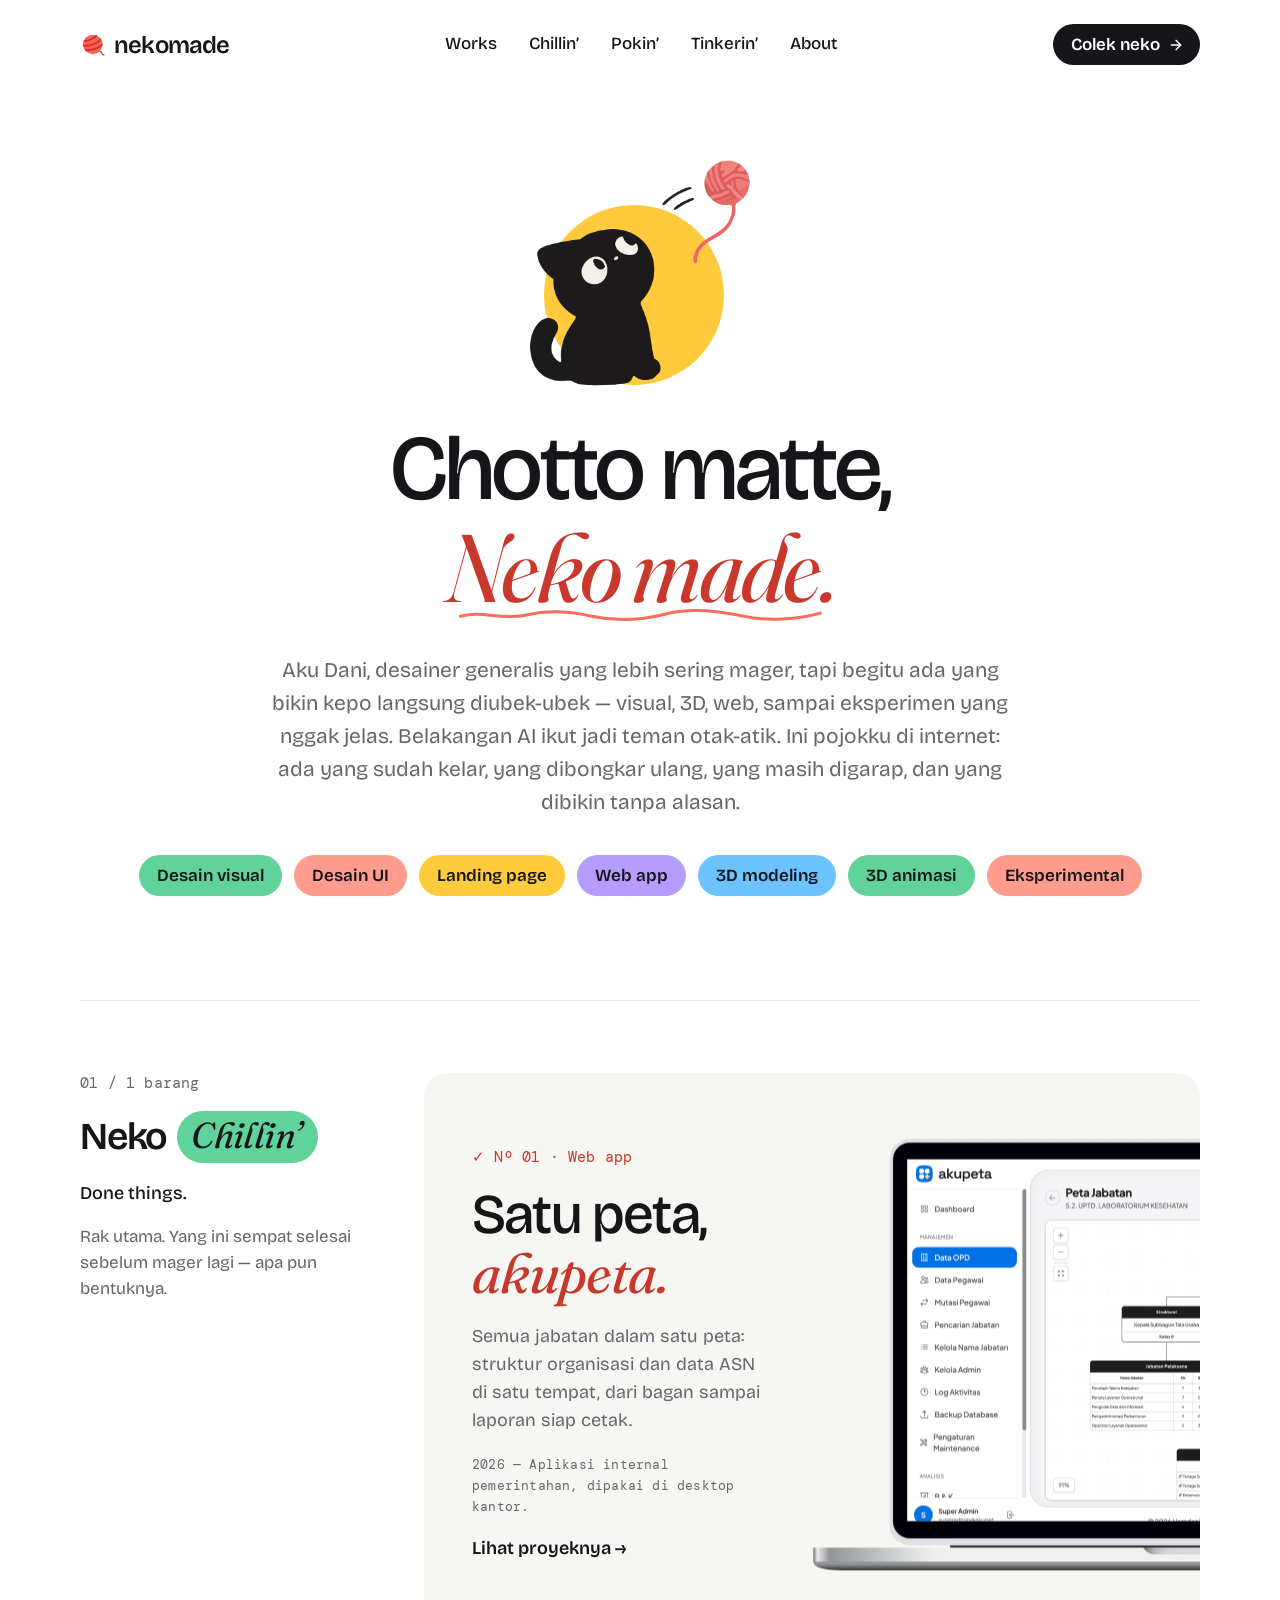
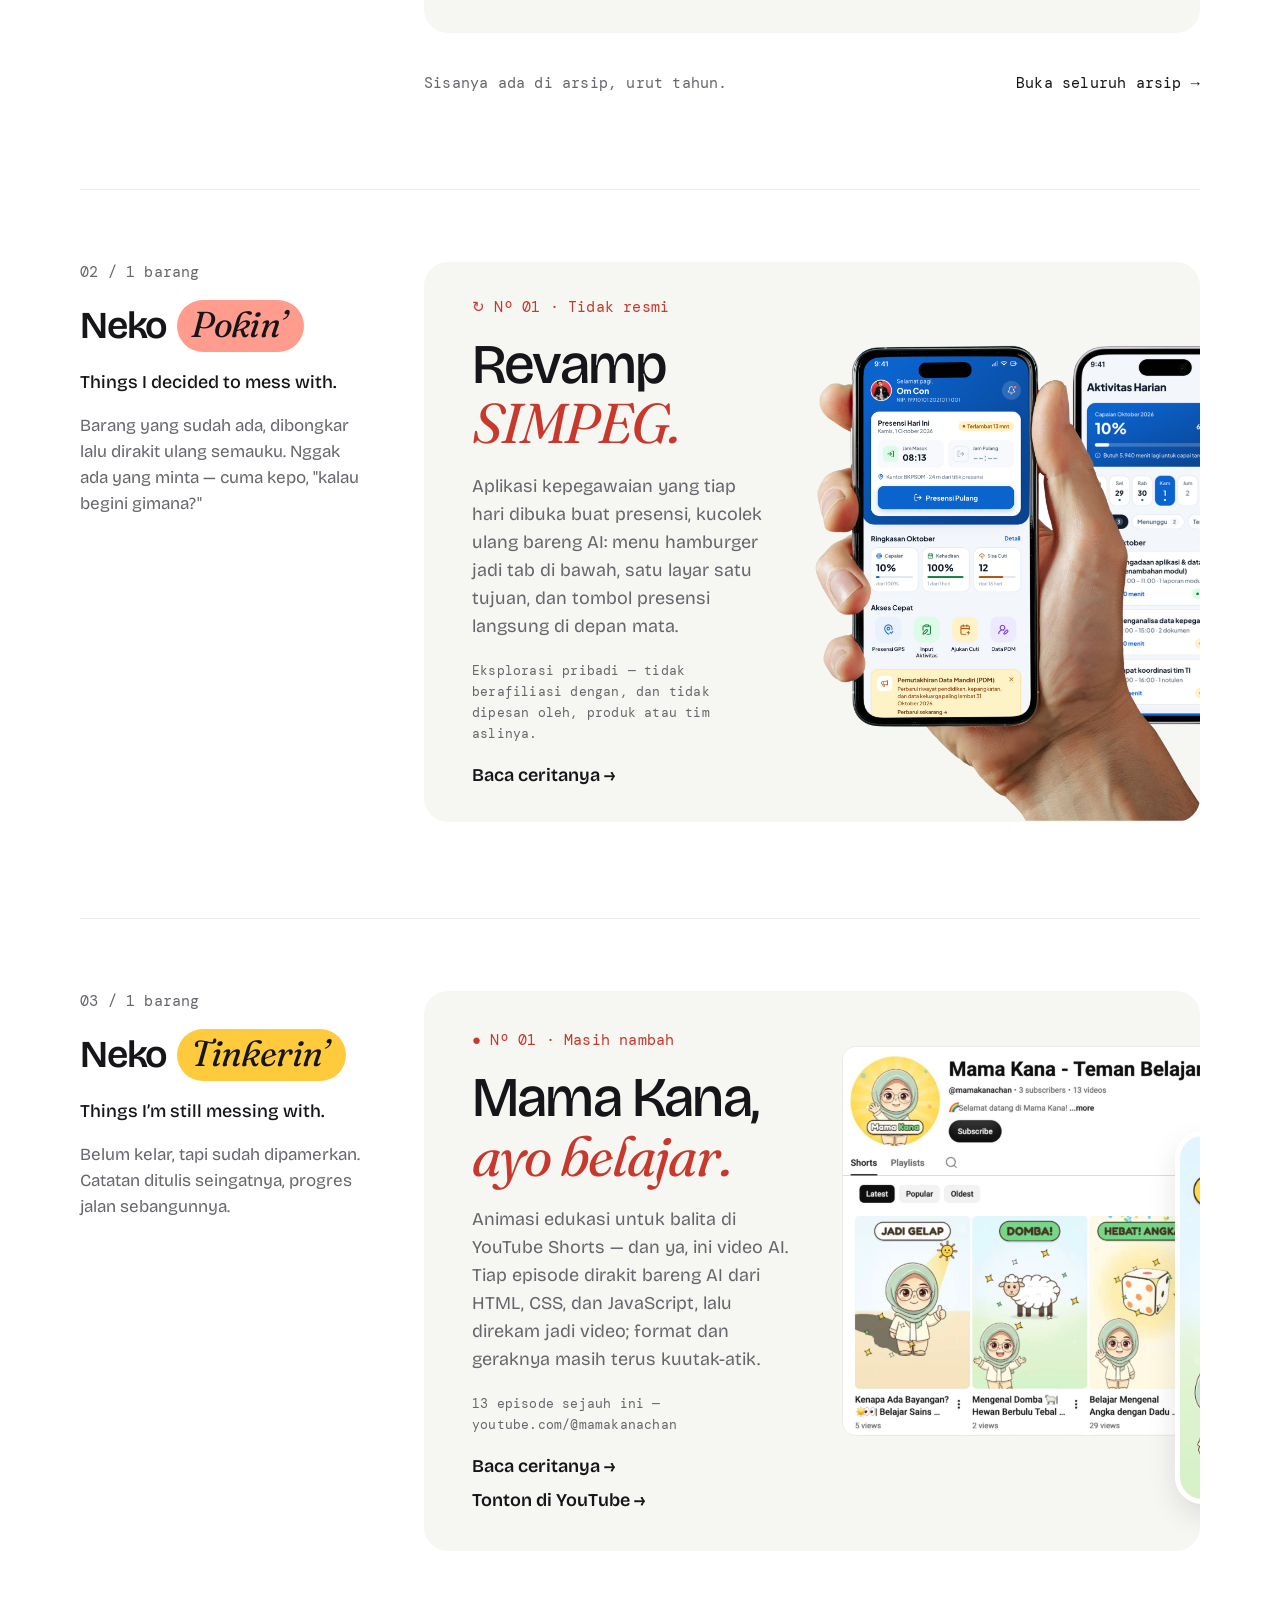
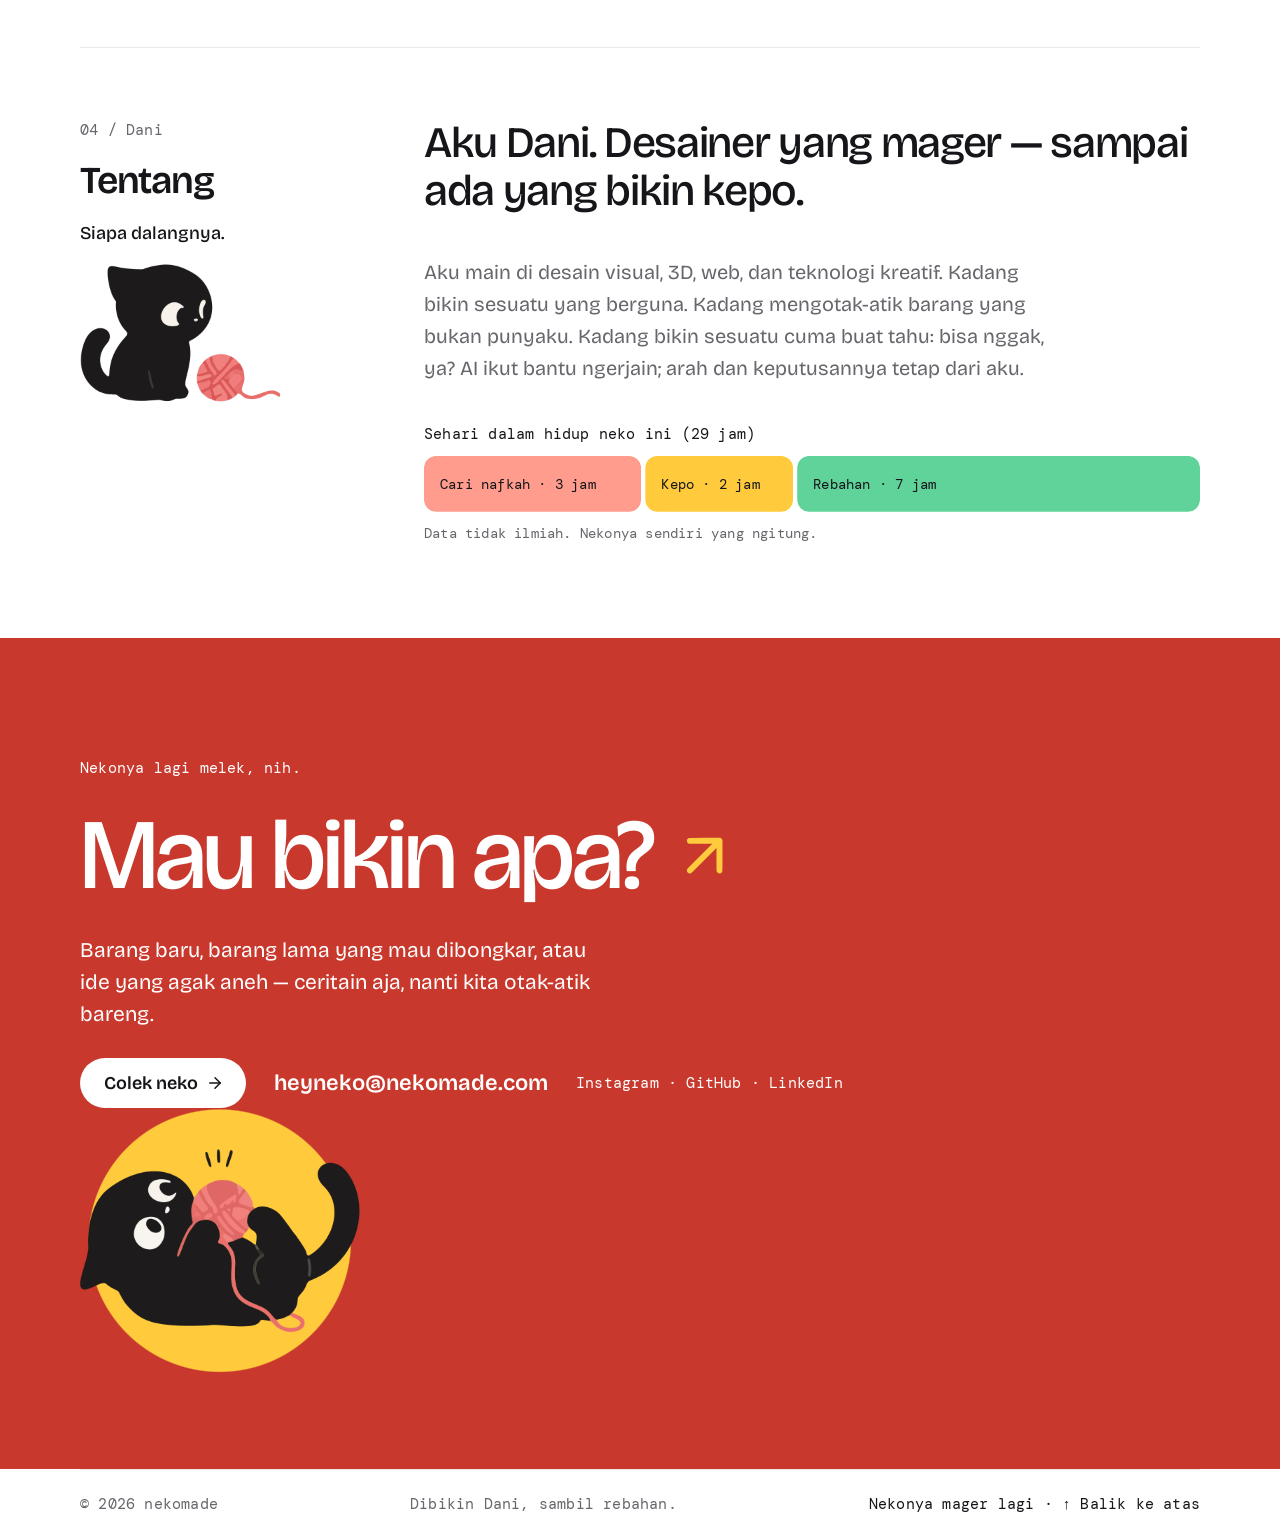
==== index.html @ 6cc6aa7e "feat: add Obengku to Tinkerin', expand Akupeta story, remove Playin' page - Tinkerin': new Obengku p" ====
<!doctype html>
<html lang="id">
  <head>
    <meta charset="UTF-8" />
    <meta name="viewport" content="width=device-width, initial-scale=1.0" />
    <title>nekomade — Chotto matte, Neko made.</title>
    <meta
      name="description"
      content="Pojok Dani di internet: barang yang sudah kelar, yang dibongkar ulang, yang masih digarap, dan yang dibikin tanpa alasan."
    />
    <link rel="preconnect" href="https://fonts.googleapis.com" />
    <link rel="preconnect" href="https://fonts.gstatic.com" crossorigin />
    <link
      href="https://fonts.googleapis.com/css2?family=Bricolage+Grotesque:opsz,wght@12..96,200..800&family=DM+Mono&family=Fraunces:ital,opsz,wght@1,9..144,100..900&display=swap"
      rel="stylesheet"
    />
    <link rel="stylesheet" href="assets/css/styles.css" />
    <link rel="stylesheet" href="assets/css/motion.css" />
    <script src="assets/js/motion.js"></script>
  </head>
  <body id="top">
    <header class="header">
      <a class="brand" href="#top">
        <svg class="brand__icon" viewBox="0 0 26 26" width="26" height="26" aria-hidden="true">
          <path
            transform="translate(19.234 18.613)"
            fill="#C6312A"
            d="M1.014 0c1.4105 0.41275 1.90775 1.365 2.1775 2.59025 0.1625 0.741 0.75075 1.12125 1.38125 1.0205 0.39325-0.0585 0.7475 0.1755 0.78 0.55575 0.02925 0.36075-0.273 0.63375-0.715 0.6825-1.0985 0.12675-2.2945-0.49075-2.652-2.10275-0.26325-1.18625-0.767-1.64125-1.98575-1.66075l1.014-1.0855z"
          />
          <circle cx="12.776" cy="12.451" r="9.743" fill="#FF6053" />
          <path
            transform="translate(3.396 2.951)"
            fill="#C6312A"
            d="M12.19075 0c-1.89475 2.431-7.124 5.19675-11.5375 5.19675-0.2925 0.572-0.51675 1.1765-0.65325 1.781 5.43725 0.31525 11.7195-3.28575 14.0985-6.1555-0.6045-0.351-1.248-0.624-1.90775-0.82225z"
          />
          <path
            transform="translate(3.052 6.172)"
            fill="#C6312A"
            d="M17.18275 0c-3.07125 4.446-11.2905 7.371-17.18275 6.62675 0.013 0.637 0.0845 1.24475 0.221 1.7875 5.967 0.6565 14.118-2.15475 18.109-6.66575-0.3315-0.6565-0.71825-1.2415-1.14725-1.7485z"
          />
          <path
            transform="translate(4.118 11.369)"
            fill="#C6312A"
            d="M18.32675 0c-4.29975 4.54025-12.0965 6.93225-18.32675 5.473 0.34775 0.72475 0.82875 1.40075 1.3195 1.95975 6.12625 0.86125 12.792-1.42675 17.004-5.03425 0.08775-0.793 0.091-1.625 0.00325-2.3985z"
          />
        </svg>
        <span class="brand__wordmark">nekomade</span>
      </a>
      <nav class="nav" aria-label="Utama">
        <a href="works.html">Works</a>
        <a href="chillin.html">Chillin’</a>
        <a href="pokin.html">Pokin’</a>
        <a href="tinkerin.html">Tinkerin’</a>
        <a href="about.html">About</a>
      </nav>
      <a class="talk" href="colek.html">
        Colek neko
        <svg viewBox="0 0 24 24" aria-hidden="true"><path d="M5 12h14" /><path d="m12 5 7 7-7 7" /></svg>
      </a>
    </header>

    <main>
      <section class="hero">
        <div class="hero__illo" aria-hidden="true">
          <span class="hero__disc"></span>
          <img src="assets/img/illustration/neko-menatap-benang.png" alt="" width="390" height="390" />
        </div>
        <h1 class="headline">
          <span class="headline__line">Chotto matte,</span>
          <span class="headline__serif">Neko made.</span>
        </h1>
        <p class="hero__intro">
          Aku Dani, desainer generalis yang lebih sering mager, tapi begitu ada yang bikin kepo
          langsung diubek-ubek — visual, 3D, web, sampai eksperimen yang nggak jelas. Belakangan AI
          ikut jadi teman otak-atik. Ini pojokku di internet: ada yang sudah kelar, yang dibongkar
          ulang, yang masih digarap, dan yang dibikin tanpa alasan.
        </p>
        <ul class="pills" aria-label="Keahlian">
          <li class="pill pill--mint">Desain visual</li>
          <li class="pill pill--blush">Desain UI</li>
          <li class="pill pill--warm">Landing page</li>
          <li class="pill pill--lilac">Web app</li>
          <li class="pill pill--sky">3D modeling</li>
          <li class="pill pill--mint">3D animasi</li>
          <li class="pill pill--blush">Eksperimental</li>
        </ul>
      </section>

      <section class="section" id="chillin">
        <div class="row">
          <div class="rail">
            <p class="rail__no">01 / 1 barang</p>
            <h2 class="rail__title">Neko <em class="title-pill title-pill--mint">Chillin’</em></h2>
            <p class="rail__tagline">Done things.</p>
            <p class="rail__desc">
              Rak utama. Yang ini sempat selesai sebelum mager lagi — apa pun bentuknya.
            </p>
          </div>
          <div class="content">
            <article class="panel">
              <div class="panel__copy">
                <p class="panel__tag">✓ Nº 01 · Web app</p>
                <h3 class="panel__title">Satu peta, <em>akupeta.</em></h3>
                <p class="panel__desc">
                  Semua jabatan dalam satu peta: struktur organisasi dan data ASN di satu tempat,
                  dari bagan sampai laporan siap cetak.
                </p>
                <p class="panel__note">
                  2026 — Aplikasi internal pemerintahan, dipakai di desktop kantor.
                </p>
                <a class="panel__link" href="akupeta.html">Lihat proyeknya →</a>
              </div>
              <div class="panel__visual panel__visual--akupeta">
                <img
                  loading="lazy"
                  src="assets/img/works/akupeta/akupeta-mockup.png"
                  alt="Halaman Peta Jabatan Akupeta di layar laptop"
                  width="1920"
                  height="1080"
                />
              </div>
            </article>
            <div class="foot-row">
              <p>Sisanya ada di arsip, urut tahun.</p>
              <a href="works.html">Buka seluruh arsip →</a>
            </div>
          </div>
        </div>
      </section>

      <section class="section" id="pokin">
        <div class="row">
          <div class="rail">
            <p class="rail__no">02 / 1 barang</p>
            <h2 class="rail__title">Neko <em class="title-pill title-pill--blush">Pokin’</em></h2>
            <p class="rail__tagline">Things I decided to mess with.</p>
            <p class="rail__desc">
              Barang yang sudah ada, dibongkar lalu dirakit ulang semauku. Nggak ada yang minta —
              cuma kepo, "kalau begini gimana?"
            </p>
          </div>
          <div class="content">
            <article class="panel">
              <div class="panel__copy">
                <p class="panel__tag">↻ Nº 01 · Tidak resmi</p>
                <h3 class="panel__title">Revamp <em>SIMPEG.</em></h3>
                <p class="panel__desc">
                  Aplikasi kepegawaian yang tiap hari dibuka buat presensi, kucolek ulang bareng AI:
                  menu hamburger jadi tab di bawah, satu layar satu tujuan, dan tombol presensi
                  langsung di depan mata.
                </p>
                <p class="panel__note">
                  Eksplorasi pribadi — tidak berafiliasi dengan, dan tidak dipesan oleh, produk atau
                  tim aslinya.
                </p>
                <a class="panel__link" href="simpeg.html">Baca ceritanya →</a>
              </div>
              <div class="panel__visual panel__visual--simpeg">
                <img
                  loading="lazy"
                  src="assets/img/works/simpeg/simpeg-mockup.png"
                  alt="Tiga layar revamp SIMPEG di ponsel: beranda, aktivitas harian, dan presensi"
                  width="1920"
                  height="1080"
                />
              </div>
            </article>
          </div>
        </div>
      </section>

      <section class="section" id="tinkerin">
        <div class="row">
          <div class="rail">
            <p class="rail__no">03 / 1 barang</p>
            <h2 class="rail__title">Neko <em class="title-pill title-pill--warm">Tinkerin’</em></h2>
            <p class="rail__tagline">Things I’m still messing with.</p>
            <p class="rail__desc">
              Belum kelar, tapi sudah dipamerkan. Catatan ditulis seingatnya, progres jalan
              sebangunnya.
            </p>
          </div>
          <div class="content">
            <article class="panel panel--wide-copy">
              <div class="panel__copy">
                <p class="panel__tag">● Nº 01 · Masih nambah</p>
                <h3 class="panel__title">Mama Kana, <em>ayo belajar.</em></h3>
                <p class="panel__desc">
                  Animasi edukasi untuk balita di YouTube Shorts — dan ya, ini video AI. Tiap
                  episode dirakit bareng AI dari HTML, CSS, dan JavaScript, lalu direkam jadi video;
                  format dan geraknya masih terus kuutak-atik.
                </p>
                <p class="panel__note">13 episode sejauh ini — youtube.com/@mamakanachan</p>
                <a class="panel__link" href="mamakana.html">Baca ceritanya →</a>
                <a class="panel__link" href="https://youtube.com/@mamakanachan" target="_blank" rel="noopener noreferrer">Tonton di YouTube →</a>
              </div>
              <div class="panel__visual panel__visual--mamakana">
                <img
                  class="mamakana__channel"
                  loading="lazy"
                  src="assets/img/works/mamakana/youtube-channel.png"
                  alt="Halaman kanal YouTube Mama Kana"
                />
                <img
                  class="mamakana__short"
                  loading="lazy"
                  src="assets/img/works/mamakana/ep12-domba.png"
                  alt="Cuplikan episode 12: domba makan rumput"
                />
              </div>
            </article>
          </div>
        </div>
      </section>

      <section class="section" id="tentang">
        <div class="row">
          <div class="rail">
            <p class="rail__no">04 / Dani</p>
            <h2 class="rail__title">Tentang</h2>
            <p class="rail__tagline">Siapa dalangnya.</p>
            <div class="rail__illo" aria-hidden="true">
              <img loading="lazy" src="assets/img/illustration/neko-duduk-melirik.png" alt="" width="400" height="400" />
            </div>
          </div>
          <div class="content">
            <p class="about__lead">Aku Dani. Desainer yang mager — sampai ada yang bikin kepo.</p>
            <p class="about__text">
              Aku main di desain visual, 3D, web, dan teknologi kreatif. Kadang bikin sesuatu yang
              berguna. Kadang mengotak-atik barang yang bukan punyaku. Kadang bikin sesuatu cuma
              buat tahu: bisa nggak, ya? AI ikut bantu ngerjain; arah dan keputusannya tetap dari
              aku.
            </p>
            <div class="day">
              <p class="day__label">Sehari dalam hidup neko ini (29 jam)</p>
              <div class="day__bar">
                <span class="day__seg day__seg--nafkah">Cari nafkah · 8 jam</span>
                <span class="day__seg day__seg--kepo">Kepo · 5 jam</span>
                <span class="day__seg day__seg--rebahan">Rebahan · 16 jam</span>
              </div>
              <p class="day__note">Data tidak ilmiah. Nekonya sendiri yang ngitung.</p>
            </div>
          </div>
        </div>
      </section>

      <section class="kontak" id="kontak">
        <div class="kontak__inner">
          <p class="kontak__eyebrow">Nekonya lagi melek, nih.</p>
          <a class="kontak__headline" href="mailto:heyneko@nekomade.com">
            <span>Mau bikin apa?</span>
            <svg viewBox="0 0 14 14" aria-hidden="true">
              <path
                fill="currentColor"
                d="M3.94775 3.51367q-0.14014 0.04102-0.25976 0.15381-0.11963 0.11279-0.16065 0.25293-0.05469 0.19482 0.02735 0.39307 0.08545 0.19482 0.25293 0.29394 0.08545 0.02734 0.19482 0.04102 0.1709 0.01367 0.65967 0.02734l3.83496 0-2.45068 2.45068q-1.65088 1.65088-2.05762 2.07129-0.40332 0.42041-0.43408 0.4751-0.10938 0.23926-0.01367 0.46485 0.09912 0.22217 0.32128 0.32128 0.22559 0.0957 0.46485-0.01367 0.05469-0.03076 0.4751-0.43408 0.42041-0.40674 2.07129-2.05762l2.45068-2.45068 0 2.21143q0 2.2251 0.02734 2.31054 0.02734 0.18115 0.15381 0.29395 0.19824 0.19482 0.46143 0.17431 0.2666-0.02051 0.42041-0.24609l0.02734-0.02734q0.04443-0.05469 0.05811-0.18116 0.01367-0.15381 0.02734-0.68701l0-5.37646-0.04102-0.09571q-0.02734-0.11279-0.12646-0.21191-0.09912-0.09912-0.21192-0.12646l-0.0957-0.04102-3.01123 0q-2.99414 0-3.06592 0.01367z"
              />
            </svg>
          </a>
          <p class="kontak__text">
            Barang baru, barang lama yang mau dibongkar, atau ide yang agak aneh — ceritain aja,
            nanti kita otak-atik bareng.
          </p>
          <div class="kontak__links">
            <a class="kontak__cta" href="colek.html">
              Colek neko
              <svg viewBox="0 0 24 24" aria-hidden="true"><path d="M5 12h14" /><path d="m12 5 7 7-7 7" /></svg>
            </a>
            <a class="kontak__email" href="mailto:heyneko@nekomade.com">heyneko@nekomade.com</a>
            <p class="kontak__socials">
              <a href="#">Instagram</a> · <a href="#">GitHub</a> · <a href="#">LinkedIn</a>
            </p>
          </div>
          <img
            class="kontak__neko"
            loading="lazy"
            src="assets/img/illustration/neko-berbaring-memeluk-benang.png"
            alt=""
            width="700"
            height="700"
            aria-hidden="true"
          />
        </div>
      </section>
    </main>

    <footer class="footer">
      <div class="footer__inner">
        <p>© 2026 nekomade</p>
        <p>Dibikin Dani, sambil rebahan.</p>
        <p class="footer__right">Nekonya mager lagi · <a href="#top">↑ Balik ke atas</a></p>
      </div>
    </footer>
  </body>
</html>
---- assets/css/styles.css ----
:root {
  --bg: #ffffff;
  --surface: #f6f6f3;
  --card: #ffffff;
  --ink: #16161a;
  --gray: #66666c;
  --line: #eaeae6;
  --coral: #ff6b5c;
  --coral-text: #c8382c;
  --tint-warm: #ffcb3d;
  --mint: #5fd39a;
  --blush: #ff9c8e;
  --sky: #6cc3ff;
  --lilac: #b79cff;

  --font: "Bricolage Grotesque", system-ui, sans-serif;
  --mono: "DM Mono", ui-monospace, monospace;
  --serif: Fraunces, Georgia, serif;

  --gutter: 80px;
}

*,
::before,
::after {
  box-sizing: border-box;
}

html {
  scroll-behavior: smooth;
}

body {
  margin: 0;
  background: var(--bg);
  color: var(--ink);
  font-family: var(--font);
  -webkit-font-smoothing: antialiased;
}

h1,
h2,
h3,
p,
ul {
  margin: 0;
}

ul {
  padding: 0;
  list-style: none;
}

a {
  color: inherit;
  text-decoration: none;
}

a:hover {
  color: var(--coral-text);
}

a:focus-visible {
  outline: 2px solid var(--ink);
  outline-offset: 4px;
  border-radius: 4px;
}

img {
  display: block;
}

/* Header */

.header {
  display: flex;
  align-items: center;
  justify-content: space-between;
  gap: 24px;
  max-width: 1440px;
  margin: 0 auto;
  padding: 24px var(--gutter);
}

.brand {
  display: flex;
  align-items: center;
  gap: 8px;
}

.brand:hover {
  color: var(--ink);
}

.brand__wordmark {
  font-size: 24px;
  font-weight: 600;
  letter-spacing: -0.8px;
}

.nav {
  display: flex;
  align-items: center;
  gap: 32px;
  font-size: 17px;
  font-weight: 500;
}

.talk {
  display: flex;
  align-items: center;
  gap: 8px;
  padding: 10px 16px 10px 18px;
  border-radius: 999px;
  background: var(--ink);
  color: var(--bg);
  font-size: 17px;
  font-weight: 600;
  white-space: nowrap;
}

.talk:hover,
.talk[aria-current="page"] {
  background: var(--coral-text);
  color: var(--bg);
}

.nav a[aria-current="page"] {
  color: var(--coral-text);
}

/* Hero */

.hero {
  display: flex;
  flex-direction: column;
  align-items: center;
  gap: 36px;
  max-width: 1440px;
  margin: 0 auto;
  padding: 72px var(--gutter) 104px;
  overflow-x: clip;
}

.hero__illo {
  position: relative;
  width: 220px;
  height: 226px;
}

.hero__disc {
  position: absolute;
  top: 44px;
  left: 14px;
  width: 180px;
  height: 180px;
  border-radius: 50%;
  background: var(--tint-warm);
}

.hero__illo img {
  position: absolute;
  top: -69px;
  left: -89px;
  width: 390px;
  height: 390px;
  max-width: none;
}

.headline {
  display: flex;
  flex-direction: column;
  align-items: center;
  gap: 2px;
  text-align: center;
  font-weight: 500;
}

.headline__line {
  font-size: clamp(48px, 7.2vw, 104px);
  line-height: 1;
  letter-spacing: -0.03em;
}

.headline__serif {
  font-family: var(--serif);
  font-size: clamp(50px, 7.5vw, 108px);
  font-style: italic;
  font-weight: 400;
  line-height: 1.05;
  letter-spacing: -0.028em;
  color: var(--coral-text);
}

.hero__intro {
  max-width: 744px;
  color: var(--gray);
  font-size: 21px;
  line-height: 33px;
  text-align: center;
}

.pills {
  display: flex;
  flex-wrap: wrap;
  justify-content: center;
  gap: 12px;
}

.pill {
  display: flex;
  align-items: center;
  gap: 10px;
  padding: 10px 18px;
  border-radius: 999px;
  font-size: 17px;
  font-weight: 600;
  white-space: nowrap;
}

.pill:hover {
  color: var(--ink);
}

.pill span {
  font-family: var(--mono);
  font-size: 14px;
  font-weight: 400;
  letter-spacing: 0.2px;
}

.pill--mint,
.title-pill--mint,
.tile__no--mint {
  background: var(--mint);
}

.pill--blush,
.title-pill--blush,
.tile__no--blush {
  background: var(--blush);
}

.pill--warm,
.title-pill--warm,
.tile__no--warm {
  background: var(--tint-warm);
}

.pill--lilac,
.title-pill--lilac,
.tile__no--lilac {
  background: var(--lilac);
}

.pill--sky,
.tile__no--sky {
  background: var(--sky);
}

/* Sections */

.section {
  max-width: 1440px;
  margin: 0 auto;
  padding: 0 var(--gutter);
  scroll-margin-top: 16px;
}

.row {
  display: flex;
  gap: 64px;
  padding: 72px 0 96px;
  border-top: 1px solid var(--line);
}

.rail {
  display: flex;
  flex: none;
  flex-direction: column;
  gap: 18px;
  width: 280px;
}

.rail__no,
.foot-row,
.panel__tag,
.day__label {
  font-family: var(--mono);
  font-size: 15px;
  letter-spacing: 0.2px;
}

.rail__no {
  color: var(--gray);
}

.rail__title {
  display: flex;
  align-items: center;
  gap: 10px;
  font-size: 38px;
  font-weight: 600;
  letter-spacing: -1.2px;
}

.title-pill {
  padding: 2px 18px 6px 14px;
  border-radius: 999px;
  font-family: var(--serif);
  font-size: 36px;
  font-style: italic;
  font-weight: 400;
  letter-spacing: -0.6px;
}

.rail__tagline {
  font-size: 18px;
  font-weight: 500;
  line-height: 25px;
}

.rail__desc {
  color: var(--gray);
  font-size: 17px;
  line-height: 26px;
}

.rail__illo {
  position: relative;
  width: 200px;
  height: 140px;
  overflow: hidden;
}

.rail__illo img {
  position: absolute;
  top: -137px;
  left: -98px;
  width: 400px;
  height: 400px;
  max-width: none;
}

.content {
  display: flex;
  flex: 1;
  flex-direction: column;
  gap: 40px;
  min-width: 0;
}

.foot-row {
  display: flex;
  flex-wrap: wrap;
  justify-content: space-between;
  gap: 8px 24px;
  color: var(--gray);
}

.foot-row a {
  color: var(--ink);
}

.foot-row a:hover {
  color: var(--coral-text);
}

/* Project panels */

.panel {
  display: flex;
  align-items: center;
  gap: 40px;
  height: 560px;
  padding-left: 48px;
  overflow: hidden;
  border-radius: 24px;
  background: var(--surface);
}

.panel__copy {
  display: flex;
  flex: none;
  flex-direction: column;
  align-items: flex-start;
  gap: 20px;
  width: 300px;
}

.panel--wide-copy .panel__copy {
  width: 330px;
}

.panel__tag {
  color: var(--coral-text);
}

.panel__title {
  font-size: 56px;
  font-weight: 500;
  line-height: 1;
  letter-spacing: -1.8px;
}

.panel__title em {
  display: block;
  font-family: var(--serif);
  font-weight: 400;
  line-height: 59px;
  letter-spacing: -1.2px;
  color: var(--coral-text);
}

.panel__desc {
  color: var(--gray);
  font-size: 18px;
  line-height: 28px;
}

.panel__note {
  color: var(--gray);
  font-family: var(--mono);
  font-size: 13px;
  line-height: 21px;
  letter-spacing: 0.2px;
}

.panel__link {
  font-size: 18px;
  font-weight: 600;
}

.panel__visual {
  position: relative;
  flex: 1;
  align-self: stretch;
  min-width: 0;
}

.panel__visual img {
  position: absolute;
  max-width: none;
}

.panel__visual--akupeta img {
  top: 10px;
  left: -100px;
  width: 960px;
  height: 540px;
}

.panel__visual--simpeg img {
  top: -34px;
  left: -175px;
  width: 1056px;
  height: 594px;
}

.mamakana__channel {
  top: 60px;
  left: 0;
  width: 490px;
  height: 390px;
  border: 1px solid var(--line);
  border-radius: 14px;
}

.mamakana__short {
  top: 150px;
  left: 338px;
  width: 204px;
  height: 363px;
  object-fit: cover;
  border-radius: 22px;
  outline: 5px solid #fff;
  box-shadow: 0 12px 32px #16161a26;
}

.obengku__home {
  top: 56px;
  left: 0;
  width: 720px;
  height: 450px;
  object-fit: cover;
  object-position: top left;
  border: 1px solid var(--line);
  border-radius: 14px;
}

.obengku__card {
  top: 200px;
  left: 600px;
  width: 220px;
  height: 292px;
  object-fit: cover;
  border-radius: 18px;
  outline: 5px solid #fff;
  box-shadow: 0 12px 32px #16161a26;
}

/* Playin' tiles */

.tiles {
  display: grid;
  grid-template-columns: repeat(3, 1fr);
  gap: 20px;
}

.tile {
  display: flex;
  flex-direction: column;
  justify-content: space-between;
  height: 200px;
  padding: 21px;
  border: 1px solid var(--line);
  border-radius: 16px;
  background: var(--card);
}

.tile__no {
  display: grid;
  place-items: center;
  width: 36px;
  height: 36px;
  border-radius: 50%;
  font-family: var(--mono);
  font-size: 14px;
  letter-spacing: 0.2px;
}

.tile__title {
  margin-bottom: 6px;
  font-size: 24px;
  font-weight: 600;
  letter-spacing: -0.5px;
}

.tile__desc {
  color: var(--gray);
  font-size: 16px;
  line-height: 23px;
}

.tile--neko {
  position: relative;
  padding: 0;
  overflow: hidden;
  border: 0;
  background: var(--surface);
}

.tile--neko img {
  position: absolute;
  top: -110px;
  left: -40px;
  width: 400px;
  height: 400px;
  max-width: none;
}

/* Tentang */

.about__lead {
  font-size: clamp(32px, 3.4vw, 48px);
  font-weight: 500;
  line-height: 1.1;
  letter-spacing: -0.03em;
}

.about__text {
  max-width: 640px;
  color: var(--gray);
  font-size: 20px;
  line-height: 32px;
}

.day {
  display: flex;
  flex-direction: column;
  gap: 12px;
}

.day__bar {
  display: flex;
  gap: 4px;
  height: 56px;
}

.day__seg {
  display: flex;
  align-items: center;
  padding: 0 16px;
  border-radius: 12px;
  font-family: var(--mono);
  font-size: 14px;
  letter-spacing: 0.2px;
  white-space: nowrap;
}

.day__seg--rebahan {
  flex: 16;
  background: var(--mint);
}

.day__seg--kepo {
  flex: 5;
  background: var(--tint-warm);
}

.day__seg--nafkah {
  flex: 8;
  background: var(--blush);
}

.day__note {
  color: var(--gray);
  font-family: var(--mono);
  font-size: 14px;
  letter-spacing: 0.2px;
}

/* Kontak */

.kontak {
  position: relative;
  overflow: hidden;
  background: var(--tint-warm);
}

.kontak__inner {
  position: relative;
  z-index: 1;
  display: flex;
  flex-direction: column;
  align-items: flex-start;
  gap: 28px;
  max-width: 1440px;
  margin: 0 auto;
  padding: 120px var(--gutter) 128px;
}

.kontak__eyebrow {
  font-family: var(--mono);
  font-size: 15px;
  letter-spacing: 0.2px;
}

.kontak__headline {
  display: flex;
  align-items: center;
  gap: 16px;
  font-size: clamp(40px, 7.8vw, 112px);
  font-weight: 500;
  line-height: 1;
  letter-spacing: -0.03em;
  white-space: nowrap;
}

.kontak__headline:hover {
  color: var(--ink);
}

.kontak__headline svg {
  width: 0.714em;
  height: 0.714em;
  color: var(--coral-text);
  transition: transform 0.2s ease;
}

.kontak__headline:hover svg {
  transform: translate(6px, -6px);
}

.kontak__text {
  max-width: 520px;
  font-size: 21px;
  line-height: 32px;
}

.kontak__links {
  display: flex;
  flex-wrap: wrap;
  align-items: center;
  gap: 12px 28px;
}

.kontak__cta {
  display: flex;
  align-items: center;
  gap: 8px;
  padding: 14px 22px 14px 24px;
  border-radius: 999px;
  background: var(--ink);
  color: var(--bg);
  font-size: 18px;
  font-weight: 600;
  white-space: nowrap;
}

.kontak__cta:hover {
  background: var(--coral-text);
  color: var(--bg);
}

.talk svg {
  width: 16px;
  height: 16px;
}

.talk svg,
.cv-button svg,
.kontak__cta svg {
  fill: none;
  stroke: currentColor;
  stroke-width: 2;
  stroke-linecap: round;
  stroke-linejoin: round;
}

.kontak__cta svg {
  width: 18px;
  height: 18px;
}

.kontak__email {
  font-size: 22px;
  font-weight: 600;
}

.kontak__socials {
  font-family: var(--mono);
  font-size: 15px;
  letter-spacing: 0.2px;
}

.kontak__neko {
  position: absolute;
  z-index: -1;
  top: -103px;
  right: -39px;
  width: 700px;
  height: 700px;
  max-width: none;
}

/* Footer */

.footer {
  max-width: 1440px;
  margin: 0 auto;
  padding: 0 var(--gutter);
}

.footer__inner {
  display: flex;
  flex-wrap: wrap;
  align-items: center;
  justify-content: space-between;
  gap: 8px 24px;
  padding: 24px 0;
  border-top: 1px solid var(--line);
  color: var(--gray);
  font-family: var(--mono);
  font-size: 15px;
  letter-spacing: 0.2px;
}

.footer__right {
  color: var(--ink);
}

/* Narrower desktops and tablets */

@media (max-width: 1200px) {
  :root {
    --gutter: 40px;
  }

  .row {
    flex-direction: column;
    gap: 40px;
  }

  .rail {
    width: auto;
    max-width: 520px;
  }
}

@media (max-width: 1340px) {
  .kontak__neko {
    position: static;
    width: 420px;
    height: 420px;
    margin: -120px 0 -125px -69px;
  }
}

@media (max-width: 860px) {
  .header {
    flex-wrap: wrap;
    row-gap: 16px;
  }

  .nav {
    order: 3;
    width: 100%;
    gap: 16px;
    font-size: 14px;
    padding-bottom: 4px;
    overflow-x: auto;
    white-space: nowrap;
  }

  .panel,
  .panel--wide-copy {
    flex-direction: column;
    align-items: stretch;
    gap: 32px;
    height: auto;
    padding: 40px 0 0 32px;
  }

  .panel .panel__copy {
    width: auto;
    padding-right: 32px;
  }

  .panel__visual {
    flex: none;
    height: 360px;
  }

  .panel__visual--akupeta img {
    top: 0;
    left: -70px;
    width: 640px;
    height: 360px;
  }

  .panel__visual--simpeg img {
    top: -40px;
    left: -130px;
    width: 711px;
    height: 400px;
  }

  .mamakana__channel {
    top: 0;
  }

  .mamakana__short {
    top: 40px;
  }

  .obengku__home {
    top: 0;
    width: 560px;
    height: 350px;
  }

  .obengku__card {
    top: 60px;
    left: 420px;
    width: 200px;
    height: 265px;
  }

  .tiles {
    grid-template-columns: repeat(2, 1fr);
  }
}

@media (max-width: 560px) {
  :root {
    --gutter: 20px;
  }

  .hero {
    padding: 40px var(--gutter) 72px;
  }

  .hero__intro,
  .kontak__text {
    font-size: 19px;
    line-height: 30px;
  }

  .row {
    padding: 56px 0 72px;
  }

  .panel,
  .panel--wide-copy {
    padding: 32px 0 0 24px;
    border-radius: 20px;
  }

  .panel .panel__copy {
    padding-right: 24px;
  }

  .panel__title {
    font-size: 48px;
  }

  .panel__title em {
    line-height: 1.05;
  }

  .panel__visual {
    height: 300px;
  }

  .mamakana__channel {
    width: 377px;
    height: 300px;
  }

  .mamakana__short {
    left: 180px;
    width: 146px;
    height: 260px;
  }

  .obengku__home {
    width: 448px;
    height: 280px;
  }

  .obengku__card {
    top: 70px;
    left: 190px;
    width: 160px;
    height: 212px;
  }

  .tiles {
    grid-template-columns: 1fr;
  }

  .tile {
    height: auto;
    min-height: 160px;
    gap: 24px;
  }

  .tile--neko {
    height: 200px;
  }

  .day__bar {
    flex-direction: column;
    height: auto;
  }

  .day__seg {
    flex: none;
    height: 44px;
  }

  .kontak__inner {
    padding: 80px var(--gutter) 88px;
  }

  .footer__inner {
    flex-direction: column;
    align-items: flex-start;
  }
}

@media (prefers-reduced-motion: reduce) {
  html {
    scroll-behavior: auto;
  }

  .kontak__headline svg {
    transition: none;
  }
}

/* Inner pages */

.page-head {
  display: flex;
  align-items: flex-end;
  justify-content: space-between;
  gap: 40px;
  max-width: 1440px;
  margin: 0 auto;
  padding: 64px var(--gutter) 56px;
}

.head-copy {
  display: flex;
  flex-direction: column;
  gap: 20px;
  max-width: 760px;
}

.head-no,
.toolbox__label,
.work-row__no {
  font-family: var(--mono);
  font-size: 15px;
  letter-spacing: 0.2px;
}

.head-no,
.work-row__no {
  color: var(--gray);
}

.head-title {
  display: flex;
  flex-wrap: wrap;
  align-items: center;
  gap: 8px 24px;
  font-size: clamp(52px, 7.2vw, 104px);
  font-weight: 500;
  line-height: 1;
  letter-spacing: -0.03em;
}

.head-title .title-pill {
  padding: 0.04em 0.42em 0.19em 0.33em;
  font-size: 0.96em;
  line-height: 1.05;
  letter-spacing: -0.026em;
}

.head-tagline {
  font-size: 24px;
  font-weight: 500;
}

.page-head--rack .head-copy {
  max-width: 800px;
}

.page-head--rack .head-title {
  gap: 10px;
  font-size: 38px;
  font-weight: 600;
  line-height: normal;
  letter-spacing: -1.2px;
}

.page-head--rack .title-pill {
  padding: 2px 18px 6px 14px;
  font-size: 36px;
  line-height: normal;
  letter-spacing: -0.6px;
}

.page-head--rack .head-tagline {
  font-size: clamp(40px, 5.6vw, 80px);
  line-height: 1.02;
  letter-spacing: -0.03em;
}

.page-head--about {
  overflow-x: clip;
  flex-direction: column;
  align-items: stretch;
  gap: 28px;
  padding-bottom: 72px;
}

.head-desc {
  max-width: 560px;
  color: var(--gray);
  font-size: 20px;
  line-height: 1.6;
}

.head-illo {
  position: relative;
  flex: none;
  width: 320px;
  height: 220px;
  overflow: hidden;
}

.head-illo img {
  position: absolute;
  top: -120px;
  width: 460px;
  height: 460px;
  max-width: none;
}

.page-body {
  max-width: 1440px;
  margin: 0 auto;
  padding: 0 var(--gutter);
}

.page-body__inner {
  display: flex;
  flex-direction: column;
  gap: 40px;
  padding: 56px 0 96px;
  border-top: 1px solid var(--line);
}

.page-body__inner--about {
  gap: 64px;
  padding-top: 72px;
}

.mamakana__short--b {
  top: 96px;
  left: 570px;
}

.slot {
  display: flex;
  align-items: center;
  gap: 32px;
  padding: 40px 48px;
  border: 1px solid var(--line);
  border-radius: 24px;
  background: var(--card);
}

.slot__no {
  display: grid;
  flex: none;
  place-items: center;
  width: 44px;
  height: 44px;
  border-radius: 50%;
  font-family: var(--mono);
  font-size: 14px;
  letter-spacing: 0.2px;
}

.slot__title,
.work-row__title,
.ai-note__text {
  font-size: 32px;
  font-weight: 500;
  letter-spacing: -0.8px;
}

.slot__title {
  margin-bottom: 6px;
}

.slot__desc,
.work-row__desc {
  color: var(--gray);
  font-size: 17px;
  line-height: 1.55;
}

/* Works archive */

.chips {
  display: flex;
  flex-wrap: wrap;
  gap: 12px;
  max-width: 1440px;
  margin: 0 auto;
  padding: 0 var(--gutter) 40px;
}

.chip--on,
.chip--on:hover {
  background: var(--ink);
  color: var(--bg);
}

.work-list {
  margin: 0;
  padding: 0;
  list-style: none;
}

.work-list li + li {
  border-top: 1px solid var(--line);
}

.work-row {
  display: flex;
  align-items: center;
  gap: 24px;
  padding: 24px 0;
}

.work-row:hover {
  color: var(--ink);
}

.work-row__no {
  flex: none;
  width: 44px;
}

.work-row__title {
  flex: none;
  width: 280px;
}

.work-row--jalur .work-row__title {
  width: 380px;
}

.work-row__desc {
  flex: 1;
}

.status-pill {
  flex: none;
  padding: 2px 14px 5px 12px;
  border-radius: 999px;
  font-family: var(--serif);
  font-size: 22px;
  letter-spacing: -0.4px;
}

.arrow {
  flex: none;
  width: 20px;
  height: 20px;
  transition: transform 0.2s ease;
}

.work-row--jalur .arrow {
  color: var(--coral);
}

.work-row:hover .arrow {
  transform: translate(3px, -3px);
}

.row--plain {
  border-top: 0;
}

/* About */

.about__lead--xl {
  font-size: clamp(36px, 5.3vw, 76px);
  line-height: 1.04;
}

.about-intro {
  display: flex;
  gap: 48px 64px;
}

.about-intro__copy {
  display: flex;
  flex: 1;
  flex-direction: column;
  align-items: flex-start;
  gap: 40px;
  min-width: 0;
}

.about-intro__copy .about__text {
  max-width: none;
}

.photo {
  display: flex;
  flex: none;
  flex-direction: column;
  gap: 14px;
  width: 440px;
  margin: 0;
}

.photo figcaption {
  color: var(--gray);
  font-family: var(--mono);
  font-size: 15px;
  letter-spacing: 0.2px;
}

.photo__neko {
  position: absolute;
  right: -117px;
  bottom: -136px;
  width: 400px;
  height: 400px;
  max-width: none;
  pointer-events: none;
}

.photo-slot {
  position: relative;
  display: flex;
  flex: 1;
  flex-direction: column;
  align-items: center;
  justify-content: center;
  gap: 12px;
  min-height: 520px;
  border: 1px solid var(--line);
  border-radius: 24px;
  background: var(--surface);
}

.photo-slot__img {
  position: absolute;
  inset: 0;
  width: 100%;
  height: 100%;
  object-fit: cover;
  border-radius: inherit;
}

.cv-button {
  display: flex;
  align-items: center;
  gap: 10px;
  padding: 16px 24px 16px 26px;
  border-radius: 999px;
  background: var(--ink);
  color: var(--bg);
  font-size: 19px;
  font-weight: 600;
}

.cv-button:hover {
  background: var(--coral-text);
  color: var(--bg);
}

.cv-button svg {
  width: 18px;
  height: 18px;
}

.toolbox {
  display: flex;
  flex-direction: column;
  gap: 16px;
}

.toolbox__list {
  display: flex;
  flex-wrap: wrap;
  gap: 10px;
}

.toolbox__list .pill {
  display: block;
}

.ai-note {
  display: flex;
  align-items: flex-start;
  gap: 40px 64px;
  padding: 48px;
  border-radius: 24px;
  background: var(--surface);
}

.ai-note__left {
  display: flex;
  flex: 1;
  flex-direction: column;
  gap: 40px;
  min-width: 0;
}

.ai-note__head {
  display: flex;
  flex-direction: column;
  gap: 16px;
}

.ai-note__text {
  font-size: clamp(28px, 2.8vw, 40px);
  line-height: 1.15;
  letter-spacing: -0.03em;
}

.ai-note__desc {
  color: var(--gray);
  font-size: 20px;
  line-height: 1.6;
}

.ai-note__play {
  display: flex;
  flex-direction: column;
  gap: 18px;
}

.playground {
  display: grid;
  grid-template-columns: repeat(3, 1fr);
  gap: 10px;
}

.playground li {
  display: flex;
  align-items: center;
  gap: 12px;
  padding: 15px;
  border: 1px solid var(--line);
  border-radius: 16px;
  background: var(--card);
  font-size: 18px;
  font-weight: 600;
}

.playground__logo {
  flex: none;
  width: 22px;
  height: 22px;
  object-fit: contain;
}

.ai-note__steps {
  display: flex;
  flex: none;
  flex-direction: column;
  gap: 24px;
  width: 400px;
  padding: 28px 32px 14px;
  border: 1px solid var(--line);
  border-radius: 16px;
  background: var(--card);
}

.steps {
  margin: 0;
  padding: 0;
  list-style: none;
  counter-reset: step;
  font-size: 24px;
  font-weight: 500;
  letter-spacing: -0.5px;
}

.steps li {
  display: flex;
  align-items: flex-start;
  gap: 16px;
  padding: 16px 0;
  counter-increment: step;
}

.steps li + li {
  border-top: 1px solid var(--line);
}

.steps__desc {
  margin-top: 4px;
  color: var(--gray);
  font-size: 15px;
  font-weight: 400;
  line-height: 1.5;
  letter-spacing: 0;
}

.steps li::before {
  flex: none;
  width: 28px;
  margin-top: 7px;
  color: var(--gray);
  content: counter(step, decimal-leading-zero);
  font-family: var(--mono);
  font-size: 15px;
  font-weight: 400;
  letter-spacing: 0.2px;
}

.riwayat {
  display: flex;
  gap: 40px 64px;
  padding-top: 72px;
  border-top: 1px solid var(--line);
}

.riwayat .rail__title {
  display: block;
  line-height: 1.1;
}

.riwayat__list {
  flex: 1;
  min-width: 0;
  margin: 0;
  padding: 0;
  list-style: none;
}

.riwayat__row {
  display: flex;
  gap: 12px 32px;
  padding: 28px 0;
  border-bottom: 1px solid var(--line);
}

.riwayat__row:first-child {
  padding-top: 0;
}

.riwayat__period {
  flex: none;
  width: 180px;
  padding-top: 6px;
  color: var(--gray);
  font-family: var(--mono);
  font-size: 15px;
  letter-spacing: 0.2px;
}

.riwayat__main {
  flex: 1;
  min-width: 0;
}

.riwayat__line {
  display: flex;
  align-items: flex-start;
  gap: 4px 24px;
}

.riwayat__line h3 {
  flex: 1;
  font-size: 24px;
  font-weight: 500;
  line-height: 1.2;
  letter-spacing: -0.5px;
}

.riwayat__org {
  flex: none;
  max-width: 300px;
  line-height: 1.7;
  text-align: right;
}

.riwayat__org,
.riwayat__tags {
  color: var(--gray);
  font-size: 17px;
}

.riwayat__tags {
  margin-top: 8px;
  line-height: 1.55;
}

@media (max-width: 1200px) {
  .riwayat {
    flex-direction: column;
  }
}

@media (max-width: 700px) {
  .riwayat__row,
  .riwayat__line {
    flex-direction: column;
  }

  .riwayat__period {
    width: auto;
    padding-top: 0;
  }

  .riwayat__org {
    max-width: none;
    line-height: 1.4;
    text-align: left;
  }
}

.kontak__title {
  font: inherit;
}

@media (max-width: 1100px) {
  .ai-note {
    flex-direction: column;
    align-items: stretch;
  }

  .ai-note__steps {
    width: auto;
  }
}

@media (max-width: 700px) {
  .playground {
    grid-template-columns: 1fr 1fr;
  }
}

@media (max-width: 420px) {
  .playground {
    grid-template-columns: 1fr;
  }

  .ai-note__steps {
    padding: 22px 22px 8px;
  }
}

@media (max-width: 1100px) {
  .about-intro {
    flex-direction: column;
  }

  .photo {
    width: 100%;
    max-width: 440px;
  }

  .photo-slot {
    flex: none;
    min-height: 0;
    aspect-ratio: 440 / 600;
  }
}

@media (max-width: 860px) {
  .head-illo {
    display: none;
  }

  .mamakana__short--b {
    display: none;
  }

  .work-row {
    flex-wrap: wrap;
    gap: 6px 16px;
  }

  .work-row__title,
  .work-row--jalur .work-row__title {
    flex: 1;
    width: auto;
    font-size: 24px;
  }

  .work-row__desc {
    flex: none;
    order: 5;
    width: 100%;
    padding-left: 60px;
  }
}

@media (max-width: 560px) {
  .page-head {
    padding: 40px var(--gutter) 40px;
  }

  .page-body__inner {
    padding: 40px 0 72px;
  }

  .slot,
  .ai-note {
    padding: 28px 24px;
    border-radius: 20px;
  }

  .slot {
    align-items: flex-start;
    gap: 20px;
  }

  .slot__title {
    font-size: 24px;
  }

  .work-row__desc {
    padding-left: 0;
  }
}

@media (prefers-reduced-motion: reduce) {
  .arrow {
    transition: none;
  }
}

/* CV */

.page-head--cv {
  flex-direction: column;
  align-items: stretch;
  gap: 24px;
  padding-bottom: 64px;
}

.cv-head {
  display: flex;
  flex-wrap: wrap;
  align-items: flex-end;
  justify-content: space-between;
  gap: 24px 64px;
}

.cv-role {
  font-size: 24px;
  font-weight: 500;
  letter-spacing: -0.5px;
}

.print-button {
  display: flex;
  align-items: center;
  gap: 10px;
  padding: 14px 22px 14px 24px;
  border: 1.5px solid var(--ink);
  border-radius: 999px;
  background: none;
  color: var(--ink);
  font: inherit;
  font-size: 19px;
  font-weight: 600;
  cursor: pointer;
}

.print-button:hover {
  background: var(--ink);
  color: var(--bg);
}

.print-button svg {
  width: 18px;
  height: 18px;
  fill: none;
  stroke: currentColor;
  stroke-width: 2;
  stroke-linecap: round;
  stroke-linejoin: round;
}

.row--cv {
  padding: 56px 0 64px;
}

.row--cv .rail__title {
  display: block;
  line-height: 1.1;
}

.content--cv {
  gap: 28px;
}

.content--cv .about__text {
  max-width: none;
}

.content--cv .playground {
  max-width: none;
}

.cv-kontak {
  margin: 0;
}

.cv-kontak div {
  display: flex;
  align-items: center;
  gap: 8px 32px;
  padding: 20px 0;
  border-bottom: 1px solid var(--line);
}

.cv-kontak div:first-child {
  padding-top: 0;
}

.cv-kontak dt {
  flex: none;
  width: 180px;
  color: var(--gray);
  font-family: var(--mono);
  font-size: 15px;
  letter-spacing: 0.2px;
}

.cv-kontak dd {
  margin: 0;
  font-size: 24px;
  font-weight: 500;
  letter-spacing: -0.5px;
}

.cv-kontak--works dt {
  width: 280px;
  color: var(--ink);
  font-family: var(--font);
  font-size: 32px;
  font-weight: 500;
  letter-spacing: -0.8px;
}

.cv-kontak--works dd {
  color: var(--gray);
  font-size: 17px;
  font-weight: 400;
  line-height: 1.55;
  letter-spacing: 0;
}

.cv-kontak--text div {
  align-items: flex-start;
}

.cv-kontak--text dt {
  padding-top: 4px;
}

.cv-kontak--text dd {
  font-size: 20px;
  font-weight: 400;
  line-height: 1.5;
  letter-spacing: 0;
}

@media (max-width: 560px) {
  .cv-kontak div {
    flex-direction: column;
    align-items: flex-start;
  }

  .cv-kontak dt {
    width: auto;
  }

  .cv-kontak dd {
    font-size: 20px;
  }

  .row--cv {
    padding: 40px 0 48px;
  }
}

@media print {
  .header,
  .footer,
  .print-button,
  .arrow {
    display: none;
  }

  .page-head,
  .section {
    padding-right: 0;
    padding-left: 0;
  }

  .page-head--cv {
    padding-top: 0;
    padding-bottom: 24px;
  }

  .row--cv {
    padding: 20px 0 24px;
    break-inside: avoid;
  }

  .head-title {
    font-size: 56px;
  }
}

/* Project story */

.page-head--story {
  flex-direction: column;
  align-items: stretch;
  gap: 24px;
}

.head-no--crumb {
  color: var(--coral-text);
}

.story-title {
  display: block;
  font-size: clamp(40px, 7.2vw, 104px);
}

.story-title span {
  white-space: nowrap;
}

.story-intro {
  max-width: 860px;
  font-size: 24px;
  line-height: 1.45;
}

.story-meta {
  display: grid;
  grid-template-columns: repeat(4, 1fr);
  gap: 24px 48px;
  margin: 0;
  padding-top: 24px;
  border-top: 1px solid var(--line);
}

.story-meta dt,
.kv dt {
  font-weight: 500;
}

.story-meta dt {
  margin-bottom: 6px;
  color: var(--gray);
  font-family: var(--mono);
  font-size: 15px;
  font-weight: 400;
  letter-spacing: 0.2px;
}

.story-meta dd {
  margin: 0;
  font-size: 20px;
  font-weight: 500;
  letter-spacing: -0.3px;
}

.story-hero {
  max-width: 1440px;
  margin: 0 auto;
  padding: 0 var(--gutter);
}

.story-hero__panel {
  overflow: hidden;
  border-radius: 24px;
  background: var(--surface);
}

.story-hero__panel img {
  width: 100%;
  max-width: 1138px;
  height: auto;
  margin: 0 auto;
}

.row--story {
  padding: 72px 0;
}

.row--story .rail__title,
.story-screens .rail__title {
  display: block;
  line-height: 1.1;
}

.content--story {
  gap: 32px;
}

.story-lead {
  font-size: clamp(28px, 2.8vw, 40px);
  font-weight: 500;
  line-height: 1.15;
  letter-spacing: -0.03em;
}

.story-text {
  color: var(--gray);
  font-size: 20px;
  line-height: 1.6;
}

.kv {
  margin: 0;
  border-top: 1px solid var(--line);
}

.kv div {
  display: flex;
  gap: 6px 32px;
  padding: 20px 0;
  border-bottom: 1px solid var(--line);
}

.kv dt {
  flex: none;
  width: 280px;
  font-size: 22px;
  letter-spacing: -0.4px;
}

.kv--wide dt {
  width: 400px;
}

.kv dd {
  margin: 0;
  color: var(--gray);
  font-size: 18px;
  line-height: 1.55;
}

.story-screens {
  display: flex;
  flex-direction: column;
  gap: 40px;
  padding: 72px 0;
  border-top: 1px solid var(--line);
}

.story-screens .rail {
  width: auto;
}

.screens {
  display: grid;
  grid-template-columns: repeat(4, 1fr);
  gap: 20px;
}

.screen {
  display: flex;
  flex-direction: column;
  gap: 24px;
  height: 720px;
  padding: 28px 28px 0;
  overflow: hidden;
  border-radius: 24px;
  background: var(--surface);
}

.screen__copy {
  display: flex;
  flex: none;
  flex-direction: column;
  gap: 10px;
  min-height: 230px;
}

.screen__title {
  font-size: 24px;
  font-weight: 500;
  line-height: 1.2;
  letter-spacing: -0.5px;
}

.screen__points {
  color: var(--gray);
  font-size: 16px;
  line-height: 1.55;
}

.screen__points li::before {
  content: "— ";
}

.screen__phone {
  flex: 1;
  min-height: 0;
  overflow: hidden;
  border: 1px solid var(--line);
  border-bottom: 0;
  border-radius: 20px 20px 0 0;
  background: #fff;
}

.screen__phone img {
  width: 100%;
  height: auto;
}

.story-note {
  display: flex;
  flex-direction: column;
  gap: 12px;
  padding: 32px 40px;
  border-radius: 24px;
  background: var(--surface);
  font-size: 18px;
  line-height: 1.6;
}

@media (max-width: 1200px) {
  .screens {
    grid-template-columns: repeat(2, 1fr);
  }

  .screen__copy {
    min-height: 0;
  }
}

@media (max-width: 860px) {
  .story-meta {
    grid-template-columns: 1fr 1fr;
  }

  .kv div {
    flex-direction: column;
  }

  .kv dt,
  .kv--wide dt {
    width: auto;
  }
}

@media (max-width: 560px) {
  .story-intro {
    font-size: 20px;
  }

  .row--story,
  .story-screens {
    padding: 48px 0;
  }

  .screens {
    grid-template-columns: 1fr;
  }

  .screen {
    height: 560px;
    padding: 24px 24px 0;
    border-radius: 20px;
  }

  .story-note {
    padding: 24px;
    border-radius: 20px;
  }
}

/* Colek page */

.colek::before {
  position: absolute;
  inset: 0;
  background: url("../img/colek/pekanbaru-landscape.jpg") center top / cover no-repeat;
  content: "";
  mix-blend-mode: screen;
  opacity: 0.25;
  pointer-events: none;
}

.colek__credit {
  position: absolute;
  bottom: 24px;
  left: max(var(--gutter), calc(50% - 720px + var(--gutter)));
  z-index: 1;
  color: #16161a99;
  font-family: var(--mono);
  font-size: 12px;
  letter-spacing: 0.2px;
}

.colek__inner {
  flex-direction: row;
  align-items: flex-start;
  gap: 48px 64px;
  padding-top: 88px;
  padding-bottom: 96px;
}

.colek__copy {
  display: flex;
  flex: 1;
  flex-direction: column;
  align-items: flex-start;
  gap: 28px;
  min-width: 0;
}

.colek .kontak__headline {
  font-size: clamp(40px, 6.1vw, 88px);
}

.colek-info {
  align-self: stretch;
  margin: 12px 0 0;
}

.colek-info div {
  display: flex;
  align-items: center;
  gap: 4px 16px;
  padding: 18px 0;
  border-top: 1px solid #16161a33;
}

.colek-info dt {
  display: flex;
  flex: none;
  align-items: center;
  gap: 16px;
  width: 186px;
  font-family: var(--mono);
  font-size: 15px;
  letter-spacing: 0.2px;
}

.colek-info svg {
  flex: none;
  width: 22px;
  height: 22px;
  fill: none;
  stroke: currentColor;
  stroke-width: 2;
  stroke-linecap: round;
  stroke-linejoin: round;
}

.colek-info dd {
  margin: 0;
  font-size: 20px;
  font-weight: 600;
  letter-spacing: -0.3px;
}

.colek-form {
  display: flex;
  flex: none;
  flex-direction: column;
  gap: 28px;
  width: 560px;
  padding: 40px;
  border-radius: 24px;
  background: var(--card);
}

.colek-form__title {
  font-size: 32px;
  font-weight: 500;
  letter-spacing: -0.8px;
}

.colek-form__row {
  display: flex;
  gap: 16px;
}

.field {
  display: flex;
  flex: 1;
  flex-direction: column;
  gap: 8px;
  min-width: 0;
  margin: 0;
  padding: 0;
  border: 0;
}

.field > span,
.field legend {
  padding: 0;
  font-size: 15px;
  font-weight: 600;
}

.field legend {
  margin-bottom: 10px;
}

.field input[type="text"],
.field input[type="email"],
.field textarea {
  width: 100%;
  padding: 14px 16px;
  border: 1px solid var(--line);
  border-radius: 12px;
  background: var(--surface);
  color: var(--ink);
  font: inherit;
  font-size: 17px;
  line-height: 1.5;
}

.field textarea {
  min-height: 132px;
  resize: vertical;
}

.field ::placeholder {
  color: var(--gray);
}

.field input:focus-visible,
.field textarea:focus-visible {
  outline: 2px solid var(--ink);
  outline-offset: 2px;
}

.choices {
  display: flex;
  flex-wrap: wrap;
  gap: 8px;
}

.choice {
  position: relative;
  cursor: pointer;
}

.choice input {
  position: absolute;
  opacity: 0;
}

.choice span {
  display: block;
  padding: 9px 16px;
  border: 1px solid var(--line);
  border-radius: 999px;
  font-size: 15px;
  font-weight: 500;
}

.choice input:checked + span {
  border-color: var(--ink);
  background: var(--ink);
  color: var(--bg);
}

.choice input:checked + span::before {
  content: "✓ ";
}

.choice input:focus-visible + span {
  outline: 2px solid var(--ink);
  outline-offset: 2px;
}

.colek-form__submit {
  display: flex;
  align-items: center;
  justify-content: center;
  gap: 10px;
  padding: 18px 24px;
  border: 0;
  border-radius: 999px;
  background: var(--ink);
  color: var(--bg);
  font: inherit;
  font-size: 18px;
  font-weight: 600;
  cursor: pointer;
}

.colek-form__submit:hover {
  background: var(--coral-text);
}

.colek-form__submit svg {
  width: 18px;
  height: 18px;
  fill: none;
  stroke: currentColor;
  stroke-width: 2;
  stroke-linecap: round;
  stroke-linejoin: round;
}

.colek-form__note {
  color: var(--gray);
  font-family: var(--mono);
  font-size: 13px;
  letter-spacing: 0.2px;
  text-align: center;
}

.faq {
  margin: 0;
}

.faq div {
  display: flex;
  gap: 8px 32px;
  padding: 24px 0;
  border-bottom: 1px solid var(--line);
}

.faq div:first-child {
  padding-top: 0;
}

.faq dt {
  flex: none;
  width: 380px;
  font-size: 24px;
  font-weight: 500;
  line-height: 1.25;
  letter-spacing: -0.5px;
}

.faq dd {
  margin: 0;
  color: var(--gray);
  font-size: 18px;
  line-height: 1.6;
}

@media (max-width: 1100px) {
  .colek__inner {
    flex-direction: column;
    align-items: stretch;
  }

  .colek-form {
    width: auto;
  }

  .faq div {
    flex-direction: column;
  }

  .faq dt {
    width: auto;
  }
}

@media (max-width: 560px) {
  .colek-form {
    padding: 24px;
    border-radius: 20px;
  }

  .colek-form__row {
    flex-direction: column;
    gap: 28px;
  }

  .colek-info div {
    flex-direction: column;
    align-items: flex-start;
  }

  .colek-info dt {
    width: auto;
  }
}

/* Story pages: extra visuals */

.story-hero--shot {
  padding-bottom: 72px;
}

.story-hero--shot .story-hero__panel {
  padding: 64px 80px 0;
}

.story-hero--shot img {
  max-width: none;
  border: 1px solid var(--line);
  border-bottom: 0;
  border-radius: 14px 14px 0 0;
}

.kv--narrow dt {
  width: 160px;
}

.story-hero__panel--mamakana {
  position: relative;
  height: 640px;
}

.story-hero__panel--mamakana img {
  position: absolute;
  max-width: none;
  margin: 0;
}

.story-hero__panel--mamakana .mk-channel {
  top: 72px;
  left: calc(50% - 490px);
  width: 660px;
  height: 525px;
  border: 1px solid var(--line);
  border-radius: 14px;
}

.story-hero__panel--mamakana .mk-short {
  width: 236px;
  height: 420px;
  object-fit: cover;
  border-radius: 22px;
  outline: 5px solid #fff;
  box-shadow: 0 12px 32px #16161a26;
}

.story-hero__panel--mamakana .mk-short--a {
  top: 150px;
  left: calc(50% + 60px);
}

.story-hero__panel--mamakana .mk-short--b {
  top: 96px;
  left: calc(50% + 320px);
}

.swatches {
  display: grid;
  grid-template-columns: repeat(5, 1fr);
  gap: 20px 12px;
}

.swatches li {
  display: flex;
  flex-direction: column;
  gap: 6px;
  font-size: 17px;
}

.swatches__chip {
  height: 96px;
  margin-bottom: 4px;
  border: 1px solid var(--line);
  border-radius: 16px;
}

.swatches code {
  color: var(--gray);
  font-family: var(--mono);
  font-size: 13px;
  letter-spacing: 0.2px;
}

.episodes {
  display: flex;
  flex-wrap: wrap;
  gap: 10px;
  margin: 0;
  padding: 0;
  list-style: none;
}

.episodes li {
  display: flex;
  align-items: center;
  gap: 10px;
  padding: 10px 18px;
  border: 1px solid var(--line);
  border-radius: 999px;
  background: var(--card);
  font-size: 17px;
  font-weight: 600;
}

.episodes span {
  color: var(--gray);
  font-family: var(--mono);
  font-size: 13px;
  font-weight: 400;
  letter-spacing: 0.2px;
}

.story-note a,
.story-meta a {
  text-decoration: underline;
  text-underline-offset: 3px;
}

.panel__copy .panel__link + .panel__link {
  margin-top: -8px;
}

@media (max-width: 1100px) {
  .story-hero--shot .story-hero__panel {
    padding: 40px 40px 0;
  }

  .story-hero__panel--mamakana .mk-channel {
    left: 32px;
  }

  .story-hero__panel--mamakana .mk-short--a {
    left: 520px;
  }

  .story-hero__panel--mamakana .mk-short--b {
    left: 780px;
  }
}

@media (max-width: 860px) {
  .kv--narrow dt {
    width: auto;
  }

  .swatches {
    grid-template-columns: repeat(3, 1fr);
  }
}

@media (max-width: 560px) {
  .story-hero--shot {
    padding-bottom: 48px;
  }

  .story-hero--shot .story-hero__panel {
    padding: 24px 24px 0;
  }

  .story-hero__panel--mamakana {
    height: 420px;
  }

  .story-hero__panel--mamakana .mk-channel {
    top: 32px;
    left: 20px;
    width: 400px;
    height: 318px;
  }

  .story-hero__panel--mamakana .mk-short {
    width: 150px;
    height: 267px;
  }

  .story-hero__panel--mamakana .mk-short--a {
    top: 110px;
    left: 190px;
  }

  .story-hero__panel--mamakana .mk-short--b {
    display: none;
  }

  .swatches {
    grid-template-columns: 1fr 1fr;
  }
}

/* Rack pages: the contact block floats as a card */

.kontak--card {
  max-width: 1440px;
  margin: 0 auto;
  padding: 0 var(--gutter) 96px;
  overflow: visible;
  background: none;
}

.kontak--card .kontak__inner {
  max-width: none;
  padding: 72px 64px;
  overflow: hidden;
  border-radius: 32px;
  background: var(--tint-warm);
}

.kontak--card .kontak__headline {
  max-width: 620px;
  font-size: clamp(34px, 4.4vw, 64px);
  line-height: 1.05;
  white-space: normal;
}

.kontak--card .kontak__headline svg {
  display: none;
}

@media (min-width: 1341px) {
  .kontak--card .kontak__neko {
    top: 50%;
    right: 20px;
    width: 560px;
    height: 560px;
    margin-top: -280px;
  }
}

@media (max-width: 560px) {
  .kontak--card {
    padding-bottom: 64px;
  }

  .kontak--card .kontak__inner {
    padding: 40px 24px;
    border-radius: 24px;
  }
}

/* Contact block: dark coral with light text; the yellow disc sits behind the cat
   so the coral yarn ball stays visible. */

.kontak {
  background-color: var(--coral-text);
  color: var(--bg);
}

.kontak a:hover,
.kontak .kontak__headline:hover {
  color: var(--tint-warm);
}

.kontak .kontak__headline svg {
  color: var(--tint-warm);
}

.kontak .kontak__cta {
  background: var(--bg);
  color: var(--ink);
}

.kontak .kontak__cta:hover {
  background: var(--tint-warm);
  color: var(--ink);
}

.kontak__neko {
  background: radial-gradient(
    ellipse 31.4% 31.4% at 49.7% 53.5%,
    var(--tint-warm) 99%,
    transparent 100%
  );
}

.kontak--card {
  background: none;
}

.kontak--card .kontak__inner {
  background: var(--coral-text);
}

.colek-info div {
  border-top-color: #ffffff55;
}

.colek__credit {
  color: #ffffffb3;
}

.colek-form {
  color: var(--ink);
}

.colek-form a:hover {
  color: var(--coral-text);
}

@media (max-width: 1340px) {
  .kontak__neko {
    margin-bottom: -95px;
  }
}

@media (max-width: 1340px) {
  .kontak--card .kontak__neko {
    margin-bottom: -60px;
  }
}

@media (max-width: 700px) {
  .colek::before {
    background-image: url("../img/colek/pekanbaru-portrait.jpg");
  }
}

/* Project story: compact visual blocks */

.story-stats {
  display: flex;
  flex-direction: column;
  gap: 48px;
  padding: 64px 0;
}

.story-lead--xl {
  max-width: 1000px;
  font-size: clamp(32px, 3.9vw, 56px);
  line-height: 1.05;
}

.stats,
.terms {
  display: grid;
  grid-template-columns: repeat(4, 1fr);
  gap: 20px;
}

.stat,
.term {
  display: flex;
  flex-direction: column;
  justify-content: space-between;
  gap: 24px;
  padding: 28px;
  border-radius: 24px;
}

.stat {
  --simpeg-blue: #0b63ce;
  min-height: 220px;
  background: #e3eefb;
}

.stat strong {
  color: var(--simpeg-blue);
}

.stat:first-child {
  background: var(--simpeg-blue);
  color: #fff;
}

.stat:first-child strong {
  color: #fff;
}

.stat strong {
  font-size: clamp(56px, 6.1vw, 88px);
  font-weight: 500;
  line-height: 1;
  letter-spacing: -0.03em;
  white-space: nowrap;
}

.stat span {
  font-size: 18px;
  font-weight: 500;
  line-height: 1.35;
}

.story-screens {
  padding: 64px 0;
}

.screen {
  height: 640px;
}

.screen__copy {
  min-height: 200px;
}

.term {
  min-height: 230px;
  background: var(--surface);
}

.term s {
  color: var(--gray);
  font-family: var(--mono);
  font-size: 14px;
  line-height: 1.4;
  letter-spacing: 0.2px;
}

.term span {
  display: flex;
  flex-direction: column;
  gap: 12px;
}

.term svg {
  width: 22px;
  height: 22px;
  fill: none;
  stroke: var(--coral-text);
  stroke-width: 2;
  stroke-linecap: round;
  stroke-linejoin: round;
}

.term strong {
  font-size: 28px;
  font-weight: 500;
  line-height: 1.15;
  letter-spacing: -0.7px;
}

.fonts {
  display: grid;
  grid-template-columns: 1fr 1fr;
  gap: 20px;
}

.fonts__card {
  display: flex;
  flex-wrap: wrap;
  align-items: center;
  justify-content: space-between;
  gap: 16px 24px;
  padding: 28px;
  border-radius: 24px;
  background: var(--surface);
  color: var(--gray);
  font-size: 17px;
}

.fonts__card--new {
  background: var(--sky);
  color: var(--ink);
}

.fonts__card span {
  display: block;
  margin-bottom: 6px;
  color: var(--ink);
  font-family: var(--mono);
  font-size: 15px;
  letter-spacing: 0.2px;
}

.fonts__old {
  color: var(--ink);
  font-family: Orbitron, sans-serif;
  font-size: 26px;
}

.fonts__new {
  font-family: "Plus Jakarta Sans", sans-serif;
  font-size: 36px;
}

.story-close {
  display: flex;
  align-items: center;
  gap: 24px 64px;
  margin-bottom: 96px;
  padding: 40px 48px;
  border-radius: 24px;
  background: var(--surface);
}

.story-close__lead {
  flex: none;
  width: 480px;
  font-size: 32px;
  font-weight: 500;
  line-height: 1.2;
  letter-spacing: -0.8px;
}

.story-close__text {
  margin-top: 10px;
  color: var(--gray);
  font-size: 17px;
  line-height: 1.55;
}

@media (max-width: 1200px) {
  .stats,
  .terms {
    grid-template-columns: 1fr 1fr;
  }

  .story-close {
    flex-direction: column;
    align-items: flex-start;
  }

  .story-close__lead {
    width: auto;
  }
}

@media (max-width: 700px) {
  .fonts {
    grid-template-columns: 1fr;
  }

  .fonts__old {
    font-size: 20px;
  }
}

@media (max-width: 560px) {
  .story-stats,
  .story-screens {
    padding: 48px 0;
  }

  .stats,
  .terms {
    grid-template-columns: 1fr;
  }

  .stat,
  .term {
    min-height: 0;
  }

  .screen {
    height: 560px;
  }

  .story-close {
    margin-bottom: 64px;
    padding: 28px 24px;
    border-radius: 20px;
  }

  .story-close__lead {
    font-size: 24px;
  }
}

/* Akupeta story */

.story-stats--akupeta .stat {
  --simpeg-blue: #0071e3;
  background: #e5f1fc;
}

.story-stats--akupeta .stat:first-child {
  background: #0071e3;
}

.features {
  display: grid;
  grid-template-columns: repeat(6, 1fr);
  gap: 20px;
}

.feature {
  display: flex;
  flex-direction: column;
  justify-content: space-between;
  gap: 24px;
  min-height: 210px;
  padding: 24px;
  border-radius: 24px;
  background: var(--surface);
}

.feature svg {
  width: 32px;
  height: 32px;
  fill: none;
  stroke: #0071e3;
  stroke-width: 2;
  stroke-linecap: round;
  stroke-linejoin: round;
}

.feature h3 {
  margin-bottom: 6px;
  font-size: 21px;
  font-weight: 600;
  letter-spacing: -0.4px;
}

.feature p {
  color: var(--gray);
  font-size: 15px;
  line-height: 1.45;
}

.story-hero--shot {
  padding-bottom: 64px;
}

.story-hero--shot .story-hero__panel {
  max-height: 640px;
}

.design-row {
  display: flex;
  gap: 20px;
}

.design-card {
  display: flex;
  flex: 1;
  flex-direction: column;
  justify-content: space-between;
  gap: 20px;
  min-width: 0;
  padding: 28px;
  border-radius: 24px;
  background: var(--surface);
}

.design-card--type {
  flex: none;
  width: 400px;
}

.swatches--six {
  grid-template-columns: repeat(6, 1fr);
  gap: 16px 10px;
}

.swatches--six li {
  font-size: 14px;
}

.swatches--six .swatches__chip {
  height: 88px;
  border-radius: 14px;
}

.design-card__wordmark {
  margin-bottom: 14px;
  font-family: "Space Grotesk", sans-serif;
  font-size: 48px;
  font-weight: 700;
  line-height: 1;
  letter-spacing: -1.5px;
}

.design-card__body {
  color: var(--gray);
  font-family: "Plus Jakarta Sans", sans-serif;
  font-size: 16px;
  line-height: 1.5;
}

@media (max-width: 1200px) {
  .features {
    grid-template-columns: repeat(3, 1fr);
  }

  .design-row {
    flex-direction: column;
  }

  .design-card--type {
    width: auto;
  }
}

@media (max-width: 700px) {
  .features {
    grid-template-columns: 1fr 1fr;
  }

  .swatches--six {
    grid-template-columns: repeat(3, 1fr);
  }

  .feature {
    min-height: 170px;
  }
}

/* Akupeta story: before/after, visual features, roles, benefits */

.ak-compare {
  display: flex;
  align-items: center;
  gap: 20px;
}

.ak-compare__card {
  display: flex;
  flex: 1;
  flex-direction: column;
  gap: 28px;
  align-self: stretch;
  padding: 36px;
  border-radius: 24px;
  background: var(--surface);
}

.ak-compare__card--after {
  background: #0071e3;
  color: #fff;
}

.ak-compare__tag {
  display: inline-flex;
  align-items: center;
  align-self: flex-start;
  gap: 6px;
  padding: 6px 12px;
  border-radius: 999px;
  background: rgba(22, 22, 26, 0.06);
  color: var(--gray);
  font-family: var(--mono);
  font-size: 13px;
}

.ak-compare__card--after .ak-compare__tag {
  background: rgba(255, 255, 255, 0.15);
  color: #fff;
}

.ak-compare__tag svg,
.ak-compare__bullet svg,
.ak-compare__arrow svg,
.ak-icon svg,
.ak-benefit__icon svg,
.ak-move__arrow {
  fill: none;
  stroke: currentColor;
  stroke-width: 2;
  stroke-linecap: round;
  stroke-linejoin: round;
}

.ak-compare__tag svg {
  width: 14px;
  height: 14px;
}

.ak-compare__card h3 {
  font-size: 28px;
  font-weight: 600;
  line-height: 1.15;
  letter-spacing: -0.8px;
}

.ak-compare__card ul {
  display: flex;
  flex-direction: column;
  gap: 18px;
}

.ak-compare__card li {
  display: flex;
  gap: 14px;
  font-size: 17px;
  line-height: 1.45;
}

.ak-compare__bullet {
  display: grid;
  flex: none;
  place-items: center;
  width: 26px;
  height: 26px;
  border-radius: 999px;
  background: rgba(255, 59, 48, 0.1);
  color: #ff3b30;
}

.ak-compare__card--after .ak-compare__bullet {
  background: #fff;
  color: #0071e3;
}

.ak-compare__bullet svg {
  width: 15px;
  height: 15px;
  stroke-width: 2.5;
}

.ak-compare__arrow {
  display: grid;
  flex: none;
  place-items: center;
  width: 56px;
  height: 56px;
  border-radius: 999px;
  background: var(--ink);
  color: #fff;
}

.ak-compare__arrow svg {
  width: 24px;
  height: 24px;
}

.ak-features {
  display: grid;
  grid-template-columns: repeat(12, 1fr);
  gap: 20px;
}

.ak-feature {
  display: flex;
  flex-direction: column;
  gap: 22px;
  grid-column: span 3;
  min-width: 0;
  padding: 24px;
  border-radius: 24px;
  background: var(--surface);
}

.ak-feature--wide {
  grid-column: span 8;
}

.ak-feature--side {
  grid-column: span 4;
}

.ak-feature--wide .ak-feature__copy {
  flex-direction: row;
  gap: 16px;
}

.ak-feature__copy {
  display: flex;
  flex-direction: column;
  gap: 22px;
}

.ak-feature h3 {
  margin-bottom: 6px;
  font-size: 20px;
  font-weight: 600;
  letter-spacing: -0.4px;
}

.ak-feature p {
  color: var(--gray);
  font-size: 15px;
  line-height: 1.45;
}

.ak-icon {
  display: grid;
  flex: none;
  place-items: center;
  width: 36px;
  height: 36px;
  border-radius: 10px;
  background: #e5f1fc;
  color: #0071e3;
}

.ak-icon svg {
  width: 18px;
  height: 18px;
}

.ak-icon--lg {
  width: 52px;
  height: 52px;
  border-radius: 14px;
}

.ak-icon--lg svg {
  width: 24px;
  height: 24px;
}

.ak-visual {
  display: flex;
  flex: 1;
  flex-direction: column;
  justify-content: center;
  gap: 8px;
  min-height: 180px;
  padding: 16px;
  border: 1px solid var(--line);
  border-radius: 16px;
  background: #fff;
}

.ak-feature--wide .ak-visual,
.ak-feature--side .ak-visual {
  min-height: 262px;
  padding: 20px;
}

.ak-visual--center {
  align-items: center;
}

.ak-visual--row {
  flex-direction: row;
  align-items: center;
  justify-content: center;
  gap: 16px;
}

/* org chart */
.ak-visual--org {
  align-items: center;
  gap: 0;
}

.ak-node {
  position: relative;
  width: 150px;
  overflow: hidden;
  border: 1.5px solid var(--ink);
  border-radius: 6px;
  background: #fff;
  font-size: 11px;
  font-weight: 500;
  text-align: center;
}

.ak-node b {
  display: block;
  padding: 4px 8px;
  background: var(--ink);
  color: #fff;
  font-size: 9px;
  font-weight: 600;
}

.ak-node span {
  display: block;
  padding: 6px 8px;
}

.ak-node--root {
  width: 170px;
  margin-bottom: 18px;
  overflow: visible;
}

.ak-node--root span {
  background: #e5f1fc;
  border-radius: 0 0 5px 5px;
}

.ak-node--root::after {
  position: absolute;
  top: 100%;
  left: 50%;
  width: 1.5px;
  height: 18px;
  background: var(--ink);
  content: "";
}

.ak-org__kids {
  position: relative;
  display: flex;
  justify-content: space-around;
  align-self: stretch;
  padding-top: 18px;
}

.ak-org__kids::before {
  position: absolute;
  top: 0;
  right: 16.66%;
  left: 16.66%;
  height: 1.5px;
  background: var(--ink);
  content: "";
}

.ak-org__kids .ak-node {
  overflow: visible;
}

.ak-org__kids .ak-node::before {
  position: absolute;
  bottom: 100%;
  left: 50%;
  width: 1.5px;
  height: 18px;
  background: var(--ink);
  content: "";
}

.ak-org__kids .ak-node b {
  border-radius: 4px 4px 0 0;
}

/* bezetting bars */
.ak-bars {
  display: flex;
  flex-direction: column;
  gap: 14px;
}

.ak-bar {
  display: grid;
  grid-template-columns: 1fr auto;
  gap: 6px;
  font-size: 12px;
  font-weight: 500;
}

.ak-bar code {
  color: var(--bar);
  font-family: var(--mono);
  white-space: pre;
}

.ak-bar i {
  grid-column: 1 / -1;
  height: 8px;
  border-radius: 999px;
  background: linear-gradient(var(--bar), var(--bar)) no-repeat 0 0 / var(--w) 100% #f0f0ee;
}

.ak-bar--kurang { --bar: #ff3b30; }
.ak-bar--pas { --bar: #34c759; }
.ak-bar--lebih { --bar: #ff9500; }

/* people */
.ak-people {
  display: flex;
  flex-direction: column;
  gap: 8px;
}

.ak-people li {
  display: flex;
  align-items: center;
  gap: 10px;
  padding: 4px 0;
}

.ak-avatar {
  display: grid;
  flex: none;
  place-items: center;
  width: 30px;
  height: 30px;
  border-radius: 999px;
  background: #e5f1fc;
  color: #0071e3;
  font-size: 11px;
  font-weight: 600;
}

.ak-people strong,
.ak-move strong {
  display: block;
  font-size: 13px;
  font-weight: 600;
}

.ak-people small {
  color: var(--gray);
  font-size: 11px;
}

/* mutasi */
.ak-move {
  align-self: stretch;
  padding: 10px 12px;
  border: 1px solid var(--line);
  border-radius: 10px;
  background: var(--surface);
}

.ak-move small {
  display: block;
  margin-bottom: 2px;
  color: var(--gray);
  font-family: var(--mono);
  font-size: 10px;
}

.ak-move--new {
  border-color: #0071e3;
  background: #e5f1fc;
}

.ak-move--new small {
  color: #0071e3;
}

.ak-move__arrow {
  width: 18px;
  height: 18px;
  stroke: #0071e3;
}

/* laporan */
.ak-donut {
  flex: none;
  width: 110px;
  height: 110px;
  border-radius: 50%;
  background: conic-gradient(#0071e3 0 25%, #34c759 25% 64%, #ff9500 64% 100%);
  -webkit-mask: radial-gradient(circle, transparent 59%, #000 60%);
  mask: radial-gradient(circle, transparent 59%, #000 60%);
}

.ak-legend {
  display: flex;
  flex-direction: column;
  gap: 8px;
  font-size: 12px;
}

.ak-legend li,
.ak-log li {
  display: flex;
  align-items: center;
  gap: 6px;
}

.ak-legend i,
.ak-log i {
  flex: none;
  width: 8px;
  height: 8px;
  border-radius: 999px;
}

/* riwayat */
.ak-log {
  display: flex;
  flex-direction: column;
  gap: 12px;
  font-size: 12px;
}

.ak-log li {
  gap: 8px;
}

.ak-log span {
  flex: 1;
  min-width: 0;
}

.ak-log code {
  color: var(--gray);
  font-family: var(--mono);
  font-size: 11px;
}

/* roles */
.ak-roles {
  display: flex;
  gap: 80px;
  padding: 64px 0;
  border-top: 1px solid var(--line);
}

.ak-roles .rail {
  width: 360px;
}

.ak-roles .rail__title {
  display: block;
  line-height: 1.1;
}

.ak-roles__list {
  flex: 1;
  min-width: 0;
}

.ak-role {
  display: flex;
  align-items: center;
  gap: 24px;
  padding: 24px 0;
  border-bottom: 1px solid var(--line);
}

.ak-role--lead .ak-icon {
  background: #0071e3;
  color: #fff;
}

.ak-role__copy {
  flex: 1;
  min-width: 0;
}

.ak-role h3 {
  margin-bottom: 4px;
  font-size: 22px;
  font-weight: 600;
  letter-spacing: -0.4px;
}

.ak-role__copy p {
  color: var(--gray);
  font-size: 16px;
  line-height: 1.45;
}

.ak-role__tags {
  display: flex;
  flex-wrap: wrap;
  justify-content: flex-end;
  gap: 8px;
  width: 240px;
}

.ak-role__tags span {
  padding: 6px 12px;
  border: 1px solid var(--line);
  border-radius: 999px;
  color: var(--gray);
  font-family: var(--mono);
  font-size: 13px;
}

/* benefits */
.ak-benefits-wrap {
  padding-bottom: 64px;
}

.ak-benefits {
  display: flex;
  flex-direction: column;
  gap: 56px;
  padding: 64px;
  border-radius: 32px;
  background: #0071e3;
  color: #fff;
}

.ak-benefits__head {
  display: flex;
  align-items: flex-end;
  justify-content: space-between;
  gap: 24px 40px;
}

.ak-benefits .rail {
  width: auto;
  max-width: 640px;
}

.ak-benefits .rail__no {
  color: rgba(255, 255, 255, 0.7);
}

.ak-benefits .rail__title {
  display: block;
  font-size: clamp(36px, 3.4vw, 48px);
  line-height: 1.05;
  letter-spacing: -1.6px;
}

.ak-benefits__sub {
  max-width: 400px;
  color: rgba(255, 255, 255, 0.8);
  font-size: 17px;
  line-height: 1.5;
}

.ak-benefits__grid {
  display: grid;
  grid-template-columns: 1fr 1fr;
  gap: 20px;
}

.ak-benefit {
  display: flex;
  gap: 24px;
  padding: 32px;
  border: 1px solid rgba(255, 255, 255, 0.2);
  border-radius: 24px;
  background: rgba(255, 255, 255, 0.08);
}

.ak-benefit__icon {
  display: grid;
  flex: none;
  place-items: center;
  width: 56px;
  height: 56px;
  border-radius: 16px;
  background: #fff;
  color: #0071e3;
}

.ak-benefit__icon svg {
  width: 26px;
  height: 26px;
}

.ak-benefit h3 {
  margin-bottom: 8px;
  font-size: 24px;
  font-weight: 600;
  letter-spacing: -0.6px;
}

.ak-benefit p {
  color: rgba(255, 255, 255, 0.85);
  font-size: 16px;
  line-height: 1.5;
}

@media (max-width: 1200px) {
  .ak-feature,
  .ak-feature--side {
    grid-column: span 6;
  }

  .ak-feature--wide {
    grid-column: 1 / -1;
  }

  .ak-roles {
    flex-direction: column;
    gap: 32px;
  }

  .ak-roles .rail {
    width: auto;
    max-width: 560px;
  }
}

@media (max-width: 860px) {
  .ak-compare {
    flex-direction: column;
  }

  .ak-compare__arrow {
    rotate: 90deg;
  }

  .ak-benefits {
    padding: 40px 28px;
    gap: 40px;
  }

  .ak-benefits__head {
    flex-direction: column;
    align-items: flex-start;
  }

  .ak-benefits__grid {
    grid-template-columns: 1fr;
  }

  .ak-role {
    flex-wrap: wrap;
  }

  .ak-role__tags {
    justify-content: flex-start;
    width: 100%;
    padding-left: 76px;
  }
}

@media (max-width: 700px) {
  .ak-feature,
  .ak-feature--side {
    grid-column: 1 / -1;
  }

  .ak-feature--wide .ak-feature__copy {
    flex-direction: column;
  }

  .ak-node {
    width: 96px;
  }

  .ak-node--root {
    width: 150px;
  }
}

@media (max-width: 560px) {
  .ak-compare__card,
  .ak-benefit {
    padding: 24px;
  }

  .ak-benefit {
    flex-direction: column;
    gap: 16px;
  }

  .ak-roles {
    padding: 48px 0;
  }

  .ak-role__tags {
    padding-left: 0;
  }
}

/* SIMPEG story: before / process / global / per-screen */

.story-head {
  display: flex;
  align-items: flex-end;
  justify-content: space-between;
  gap: 24px 40px;
}

.story-head .rail {
  width: auto;
}

.story-head__text {
  max-width: 460px;
  color: var(--gray);
  font-size: 17px;
  line-height: 1.5;
}

.story-head__text--wide {
  max-width: 760px;
}

.story-before {
  display: flex;
  flex-direction: column;
  gap: 40px;
  padding: 96px 0 64px;
}

.before-legend {
  display: flex;
  flex-wrap: wrap;
  gap: 12px 24px;
  margin-top: -16px;
  color: var(--gray);
  font-family: var(--mono);
  font-size: 13px;
}

.before-legend span {
  display: inline-flex;
  align-items: center;
  gap: 8px;
}

.before-legend__line {
  width: 24px;
  height: 2px;
  background: var(--coral-text);
}

.before-legend__box {
  width: 16px;
  height: 16px;
  border: 1px solid var(--line);
  border-radius: 4px;
  background: #fff;
}

.before-grid {
  display: grid;
  grid-template-columns: repeat(6, 1fr);
  align-items: start;
  gap: 18px;
}

.before-col__name {
  font-size: 17px;
  font-weight: 600;
}

.before-col__meta {
  margin: 4px 0 14px;
  color: var(--coral-text);
  font-family: var(--mono);
  font-size: 12px;
}

.before-page {
  position: relative;
  overflow: hidden;
  border: 1px solid var(--line);
  border-radius: 16px;
  background: #fff;
}

.before-page img {
  display: block;
  width: 100%;
  height: auto;
}

.before-page__below {
  position: absolute;
  inset: 0;
  background: rgb(255 255 255 / 72%);
}

.before-page__fold {
  position: absolute;
  right: 0;
  left: 0;
  height: 2px;
  background: var(--coral-text);
}

.before-page__fold em {
  position: absolute;
  top: 8px;
  left: 8px;
  padding: 3px 8px;
  border-radius: 100px;
  background: var(--coral-text);
  color: #fff;
  font-family: var(--mono);
  font-size: 11px;
  font-style: normal;
  white-space: nowrap;
}

.improve {
  display: grid;
  grid-template-columns: repeat(5, 1fr);
  gap: 20px;
}

.improve li {
  display: flex;
  flex-direction: column;
  gap: 8px;
  padding-top: 18px;
  border-top: 1px solid var(--ink);
}

.improve span {
  color: var(--coral-text);
  font-family: var(--mono);
  font-size: 13px;
}

.improve strong {
  font-size: 19px;
  font-weight: 600;
}

.improve p {
  color: var(--gray);
  font-size: 15px;
  line-height: 1.45;
}

/* Layar section: fold highlight */

.story-screens--fold .screen {
  height: auto;
}

.story-screens--fold .screen__phone {
  position: relative;
  flex: none;
  aspect-ratio: 390 / 844;
}

.story-screens--fold .screen__phone--fold::after {
  position: absolute;
  right: 0;
  bottom: 0;
  left: 0;
  height: 2px;
  background: var(--coral-text);
  content: "";
}

.screen__spot {
  position: absolute;
  border: 2.5px solid var(--coral-text);
  border-radius: 14px;
  background: rgb(200 56 44 / 6%);
}

.screen__spot em {
  position: absolute;
  bottom: calc(100% + 6px);
  left: 2px;
  display: inline-flex;
  align-items: center;
  gap: 6px;
  padding: 4px 10px;
  border-radius: 100px;
  background: var(--coral-text);
  color: #fff;
  font-family: var(--mono);
  font-size: 11px;
  font-style: normal;
  white-space: nowrap;
}

.screen__spot svg,
.ico {
  width: 12px;
  height: 12px;
  fill: none;
  stroke: currentColor;
  stroke-width: 2;
  stroke-linecap: round;
  stroke-linejoin: round;
}

/* Proses */

.phases {
  display: grid;
  grid-template-columns: repeat(4, 1fr);
  gap: 20px;
}

.phase {
  display: flex;
  flex-direction: column;
  justify-content: space-between;
  gap: 24px;
  min-height: 260px;
  padding: 28px;
  border-radius: 24px;
  background: var(--surface);
}

.phase__no {
  color: var(--coral-text);
  font-family: var(--mono);
  font-size: 14px;
}

.phase strong {
  display: block;
  margin-bottom: 10px;
  font-size: 26px;
  font-weight: 600;
  line-height: 1.15;
  letter-spacing: -0.6px;
}

.phase p {
  color: var(--gray);
  font-size: 15px;
  line-height: 1.5;
}

.phase small {
  display: block;
  margin-top: 10px;
  color: var(--gray);
  font-family: var(--mono);
  font-size: 12px;
}

.phase--tint {
  background: #dceef9;
}

.phase--blue {
  background: #0b63ce;
  color: #fff;
}

.phase--blue .phase__no,
.phase--blue p {
  color: #dcebff;
}

.phase--blue small {
  color: #b9d6ff;
}

.map-table {
  overflow: hidden;
  border: 1px solid var(--line);
  border-radius: 24px;
}

.map-table__row {
  display: grid;
  grid-template-columns: repeat(3, 1fr);
  gap: 24px;
  padding: 18px 28px;
  border-bottom: 1px solid var(--line);
  color: var(--gray);
  font-size: 16px;
  line-height: 1.5;
}

.map-table__row:last-child {
  border-bottom: 0;
}

.map-table__row span:last-child {
  color: var(--ink);
  font-weight: 500;
}

.map-table__row--head {
  background: var(--surface);
  font-family: var(--mono);
  font-size: 14px;
}

.map-table__row--head span:last-child {
  color: var(--gray);
  font-weight: 400;
}

/* Global */

.global__row {
  display: grid;
  grid-template-columns: 200px 1fr 1fr 1fr;
  gap: 32px;
  padding: 22px 0;
  border-bottom: 1px solid var(--line);
  color: var(--gray);
  font-size: 16px;
  line-height: 1.5;
}

.global__row:last-child {
  border-bottom: 0;
}

.global__row--head {
  padding: 0 0 14px;
  border-bottom-color: var(--ink);
  font-family: var(--mono);
  font-size: 14px;
}

.global__aspect {
  display: flex;
  flex-direction: column;
  gap: 10px;
  color: var(--ink);
  font-size: 18px;
  font-weight: 600;
  line-height: 1.3;
}

.global__aspect i {
  display: grid;
  width: 40px;
  height: 40px;
  place-items: center;
  border-radius: 12px;
  background: #dceef9;
  color: #0b63ce;
}

.global__aspect .ico {
  width: 20px;
  height: 20px;
}

.global__after {
  display: flex;
  gap: 10px;
  color: var(--ink);
  font-weight: 500;
}

.global__after .ico {
  flex: none;
  width: 18px;
  height: 18px;
  margin-top: 3px;
  color: var(--coral-text);
}

/* Rincian */

.legend {
  display: flex;
  flex-wrap: wrap;
  gap: 12px;
  margin-top: -16px;
}

.ctag {
  display: inline-block;
  flex: none;
  padding: 3px 9px;
  border-radius: 100px;
  font-family: var(--mono);
  font-size: 12px;
  line-height: 1.4;
  white-space: nowrap;
}

.legend .ctag {
  padding: 6px 14px;
  font-size: 13px;
}

.ctag--add { background: #ddf5e8; color: #1e7a4c; }
.ctag--mod { background: #dceef9; color: #0b4e9e; }
.ctag--move { background: #fff1c7; color: #8a6100; }
.ctag--del { background: #ffe3df; color: var(--coral-text); }

.vis-list {
  display: flex;
  flex-direction: column;
  gap: 20px;
}

.vis {
  display: flex;
  flex-direction: column;
  gap: 32px;
  padding: 40px;
  border-radius: 28px;
  background: var(--surface);
}

.vis__head {
  display: flex;
  align-items: flex-end;
  justify-content: space-between;
  gap: 16px 40px;
}

.vis__no {
  margin-bottom: 8px;
  color: var(--coral-text);
  font-family: var(--mono);
  font-size: 14px;
}

.vis__title {
  font-size: 40px;
  font-weight: 600;
  line-height: 1.1;
  letter-spacing: -1.2px;
}

.vis__sum {
  max-width: 440px;
  color: var(--gray);
  font-size: 18px;
  line-height: 1.45;
}

.vis__body {
  display: flex;
  gap: 36px;
}

.cmp {
  display: flex;
  flex: none;
  align-items: center;
  gap: 18px;
}

.cmp__arrow {
  display: grid;
  width: 44px;
  height: 44px;
  place-items: center;
  border-radius: 50%;
  background: var(--card);
}

.cmp__arrow .ico {
  width: 20px;
  height: 20px;
}

.cmp-group__label {
  display: flex;
  align-items: center;
  gap: 8px;
  margin-bottom: 14px;
  font-family: var(--mono);
  font-size: 14px;
}

.cmp-group__label::before {
  width: 10px;
  height: 10px;
  border-radius: 50%;
  content: "";
}

.cmp-group__label--before::before { background: var(--coral-text); }
.cmp-group__label--after::before { background: #0b63ce; }

.cmp-group__phones {
  display: flex;
  gap: 12px;
}

.cmp-phone {
  position: relative;
  width: 230px;
  height: 560px;
  overflow: hidden;
  border: 1px solid var(--line);
  border-radius: 22px;
  background: #fff;
}

.cmp-phone__img {
  position: relative;
}

.cmp-phone--bottom .cmp-phone__img {
  position: absolute;
  right: 0;
  bottom: 0;
  left: 0;
}

.cmp-phone img {
  display: block;
  width: 100%;
  height: auto;
}

.cmp-phone__fade {
  position: absolute;
  right: 0;
  bottom: 0;
  left: 0;
  height: 70px;
  background: linear-gradient(rgb(255 255 255 / 0%), #fff);
}

.pin {
  display: inline-grid;
  width: 26px;
  height: 26px;
  place-items: center;
  border-radius: 50%;
  color: #fff;
  font-size: 13px;
  font-weight: 700;
  line-height: 1;
}

.cmp-phone .pin {
  position: absolute;
  border: 2px solid #fff;
  box-shadow: 0 2px 6px rgb(0 0 0 / 20%);
  transform: translate(-50%, -50%);
}

.pin--before { background: var(--coral-text); }
.pin--after,
.pin--static { background: #0b63ce; }
.pin--static.pin--del { background: var(--coral-text); }

.vis__notes {
  flex: 1;
  min-width: 0;
  padding-top: 34px;
}

.notes li {
  display: flex;
  gap: 14px;
  padding: 12px 0;
  border-bottom: 1px solid var(--line);
}

.notes li:last-child {
  border-bottom: 0;
}

.notes .pin {
  flex: none;
}

.note__top {
  display: flex;
  align-items: center;
  gap: 8px;
  justify-content: space-between;
}

.note__top strong {
  font-size: 16px;
  font-weight: 600;
  line-height: 1.3;
}

.note__why {
  margin-top: 4px;
  color: var(--gray);
  font-size: 14px;
  line-height: 1.45;
}

.tabmap__label {
  margin-bottom: 20px;
  color: var(--gray);
  font-family: var(--mono);
  font-size: 14px;
}

.tabmap {
  display: grid;
  grid-template-columns: repeat(5, 1fr);
  gap: 10px;
  margin-bottom: 20px;
}

.tabmap__tab {
  display: flex;
  flex-direction: column;
  align-items: center;
  gap: 6px;
  margin-bottom: 8px;
  padding: 12px 10px;
  border-radius: 14px;
  background: #0b63ce;
  color: #fff;
  font-size: 14px;
  font-weight: 600;
}

.tabmap__tab .ico {
  width: 20px;
  height: 20px;
}

.tabmap li {
  margin-bottom: 8px;
  padding: 8px 10px;
  border-radius: 10px;
  background: var(--card);
  font-size: 13px;
  line-height: 1.3;
}

.minis {
  display: grid;
  grid-template-columns: 1fr 1fr;
  align-items: start;
  gap: 20px;
}

.mini {
  display: flex;
  flex-direction: column;
  gap: 12px;
  padding: 36px 40px;
  border-radius: 24px;
  background: var(--surface);
}

.mini .vis__no {
  margin: 0;
}

.mini__title {
  font-size: 30px;
  font-weight: 600;
  line-height: 1.1;
  letter-spacing: -0.8px;
}

.mini__sum {
  color: var(--gray);
  font-size: 16px;
}

.mini__count {
  color: var(--gray);
  font-family: var(--mono);
  font-size: 12px;
}

.mini__list {
  margin-top: 12px;
  padding: 4px 24px;
  border-radius: 16px;
  background: var(--card);
}

.mini__list li {
  display: flex;
  gap: 24px;
  padding: 16px 0;
  border-bottom: 1px solid var(--line);
}

.mini__list li:last-child {
  border-bottom: 0;
}

.mini__list .ctag {
  width: 84px;
  text-align: center;
}

.mini__list strong {
  display: block;
  font-size: 16px;
  font-weight: 500;
  line-height: 1.4;
}

.mini__list p {
  margin-top: 4px;
  color: var(--gray);
  font-size: 15px;
  line-height: 1.45;
}

@media (max-width: 1340px) {
  .vis__body {
    flex-direction: column;
  }

  .vis__notes {
    padding-top: 0;
  }

  .before-grid {
    grid-template-columns: repeat(3, 1fr);
  }
}

@media (max-width: 1100px) {
  .phases,
  .improve {
    grid-template-columns: 1fr 1fr;
  }

  .global__row {
    grid-template-columns: 160px 1fr 1fr;
  }

  .global__why {
    grid-column: 2 / -1;
    margin-top: -16px;
  }

  .global__row--head span:last-child {
    display: none;
  }

  .minis {
    grid-template-columns: 1fr;
  }

  .tabmap {
    grid-template-columns: repeat(3, 1fr);
  }
}

@media (max-width: 860px) {
  .story-head,
  .vis__head {
    flex-direction: column;
    align-items: flex-start;
  }

  .cmp {
    flex-wrap: wrap;
    align-items: flex-start;
  }

  .cmp__arrow {
    display: none;
  }

  .cmp-group__phones {
    overflow-x: auto;
  }

  .map-table__row {
    grid-template-columns: 1fr;
    gap: 4px;
  }

  .map-table__row--head {
    display: none;
  }

  .map-table__row span:first-child::before { content: "Asli · "; color: var(--gray); }
}

@media (max-width: 560px) {
  .story-before {
    padding: 64px 0 48px;
  }

  .before-grid,
  .improve,
  .phases {
    grid-template-columns: 1fr 1fr;
  }

  .global__row {
    grid-template-columns: 1fr;
    gap: 8px;
  }

  .global__row--head {
    display: none;
  }

  .global__why {
    grid-column: auto;
    margin-top: 0;
  }

  .vis,
  .mini {
    padding: 24px;
    border-radius: 20px;
  }

  .vis__title {
    font-size: 30px;
  }

  .cmp-phone {
    width: 200px;
    height: 487px;
  }

  .tabmap {
    grid-template-columns: 1fr 1fr;
  }

  .mini__list li {
    flex-direction: column;
    gap: 8px;
  }
}

.story-screens--fold .screen__phone {
  margin-top: auto;
}

.note__top strong {
  flex: 1;
}

.mini__list li {
  align-items: flex-start;
}

.mini__list .ctag {
  align-self: flex-start;
}
---- assets/css/motion.css ----
/* Motion layer. Everything here is additive: without the `motion` class on
   <html> (no JS, or prefers-reduced-motion) the site renders exactly as before. */

:root {
  --ease-out: cubic-bezier(0.16, 1, 0.3, 1);
  --spring: cubic-bezier(0.34, 1.56, 0.64, 1);
}

@supports (transition-timing-function: linear(0, 1)) {
  :root {
    --spring: linear(
      0, 0.009, 0.035 2.1%, 0.141 4.4%, 0.723 12.9%, 0.938 16.7%, 1.017, 1.077, 1.121,
      1.149 24.3%, 1.159, 1.163, 1.161, 1.154 29.9%, 1.129 32.8%, 1.051 39.6%, 1.017 43.1%,
      0.991, 0.977 51%, 0.974 53.8%, 0.975 57.1%, 0.997 69.8%, 1.003 76.9%, 1.004 83.8%, 1
    );
  }
}

/* Page-to-page transitions */

@media (prefers-reduced-motion: no-preference) {
  @view-transition {
    navigation: auto;
  }

  .header {
    view-transition-name: header;
  }

  ::view-transition-old(root) {
    animation: vt-out 0.22s ease-in both;
  }

  ::view-transition-new(root) {
    animation: vt-in 0.5s var(--ease-out) both;
  }
}

@keyframes vt-out {
  to {
    opacity: 0;
    translate: 0 -12px;
  }
}

@keyframes vt-in {
  from {
    opacity: 0;
    translate: 0 20px;
  }
}

/* Scroll thread + yarn cursor */

.scroll-thread {
  position: fixed;
  z-index: 900;
  top: 0;
  left: 0;
  width: 100%;
  height: 3px;
  background: var(--coral);
  transform: scaleX(var(--progress, 0));
  transform-origin: left;
  pointer-events: none;
}

.yarn-canvas {
  position: fixed;
  z-index: 998;
  inset: 0;
  width: 100%;
  height: 100%;
  pointer-events: none;
}

.yarn-ball {
  position: fixed;
  z-index: 999;
  top: -13px;
  left: -13px;
  width: 26px;
  height: 26px;
  opacity: 0;
  pointer-events: none;
  transition: opacity 0.3s ease;
}

.yarn-ball.is-on {
  opacity: 1;
}

.yarn-ball svg {
  width: 100%;
  height: 100%;
  overflow: visible;
  transition: scale 0.5s var(--spring);
}

.yarn-ball.is-hover svg {
  scale: 1.5;
}

.yarn-ball.is-down svg {
  scale: 0.75;
}

/* Scroll reveals */

.motion .reveal {
  opacity: 0;
  translate: 0 28px;
  transition:
    opacity 0.7s ease-out var(--d, 0ms),
    translate 1s var(--ease-out) var(--d, 0ms);
}

.motion .reveal.is-in {
  opacity: 1;
  translate: none;
}

.motion .panel.reveal {
  translate: 0 56px;
}

.motion .panel.reveal.is-in {
  translate: none;
}

.motion .panel__visual {
  translate: 0 calc(var(--par, 0) * 22px);
}

.motion .panel__visual img {
  transition:
    translate 1.2s var(--ease-out) calc(var(--d, 0ms) + 120ms),
    scale 0.8s var(--ease-out);
}

.motion .panel.reveal:not(.is-in) .panel__visual img {
  translate: 90px 0;
}

.motion .panel:hover .panel__visual img {
  scale: 1.025;
}

.motion .mamakana__short {
  animation: float 5s ease-in-out infinite;
}

.motion .obengku__card {
  animation: float 5s ease-in-out infinite;
}

.motion .mamakana__short--b {
  animation-delay: -2.5s;
}

@keyframes float {
  50% {
    transform: translateY(-10px) rotate(1.2deg);
  }
}

/* Cats that peek up from behind their crop */

.motion .peek {
  opacity: 1;
  translate: none;
}

.motion .peek img,
.motion .tile--neko img {
  transition: translate 1.1s var(--spring) calc(var(--d, 0ms) + 150ms);
}

.motion .peek:not(.is-in) img,
.motion .tile--neko.reveal:not(.is-in) img {
  translate: 0 62%;
}

.motion .head-illo img {
  rotate: calc(var(--mx, 0) * 2deg);
}

/* Title pills pop in, then wiggle on hover */

.motion .title-pill,
.motion .status-pill {
  display: inline-block;
}

.motion .reveal .title-pill {
  transition:
    scale 0.9s var(--spring) calc(var(--d, 0ms) + 180ms),
    rotate 0.9s var(--spring) calc(var(--d, 0ms) + 180ms);
}

.motion .reveal:not(.is-in) .title-pill {
  scale: 0.4;
  rotate: -14deg;
}

.motion .rail__title:hover .title-pill,
.motion .head-title:hover .title-pill,
.motion .work-row:hover .status-pill {
  animation: wiggle 0.6s ease-in-out;
}

@keyframes wiggle {
  25% {
    transform: rotate(-4deg);
  }
  60% {
    transform: rotate(3deg);
  }
  85% {
    transform: rotate(-1.5deg);
  }
}

/* Hero entrance (home) */

.motion .hero__disc {
  animation: pop 1s var(--spring) 0.05s both;
}

.motion .hero__illo img {
  animation: cat-in 0.9s var(--spring) 0.25s both;
  translate: calc(var(--mx, 0) * 12px) calc(var(--my, 0) * 6px + var(--sy, 0) * 0.12px);
  rotate: calc(var(--mx, 0) * 3deg);
  transform-origin: 50% 80%;
}

.motion .hero__disc {
  translate: calc(var(--mx, 0) * -8px) calc(var(--my, 0) * -5px + var(--sy, 0) * 0.3px);
}

@keyframes pop {
  from {
    scale: 0;
  }
}

@keyframes cat-in {
  from {
    opacity: 0;
    scale: 0.7;
  }
}

.motion .headline:not(.is-split) {
  opacity: 0;
}

.motion .headline .word {
  display: inline-block;
  white-space: nowrap;
}

.motion .headline .char {
  display: inline-block;
  animation: char-in 0.9s var(--spring) both;
  animation-delay: calc(var(--i) * 32ms + 0.35s);
}

@keyframes char-in {
  from {
    opacity: 0;
    translate: 0 0.7em;
    rotate: 10deg;
  }
}

.motion .headline__serif {
  position: relative;
}

.headline__squiggle {
  position: absolute;
  bottom: -0.04em;
  left: 3%;
  width: 94%;
  height: 0.13em;
  overflow: visible;
  fill: none;
  stroke: var(--coral);
  stroke-width: 3;
  stroke-linecap: round;
  animation: draw 0.9s var(--ease-out) 1.25s both;
}

@keyframes draw {
  from {
    clip-path: inset(-50% 100% -50% 0);
  }
  to {
    clip-path: inset(-50% -2% -50% 0);
  }
}

.motion .hero__intro {
  animation: rise 0.9s var(--ease-out) 0.95s both;
}

.motion .hero .pills li {
  animation: pill-in 0.8s var(--spring) both;
  animation-delay: calc(1.15s + var(--i, 0) * 70ms);
}

.motion .hero .pills li:nth-child(2) {
  --i: 1;
}

.motion .hero .pills li:nth-child(3) {
  --i: 2;
}

.motion .hero .pills li:nth-child(4) {
  --i: 3;
}

@keyframes rise {
  from {
    opacity: 0;
    translate: 0 24px;
  }
}

@keyframes pill-in {
  from {
    opacity: 0;
    scale: 0.5;
    translate: 0 18px;
  }
}

/* Small interactions */

.motion .brand__icon {
  animation: roll-in 1.1s var(--spring) both;
  transition: rotate 0.9s var(--spring);
}

.motion .brand:hover .brand__icon {
  rotate: 360deg;
}

@keyframes roll-in {
  from {
    opacity: 0;
    transform: translateX(-28px) rotate(-360deg);
  }
}

.motion .nav a,
.motion .panel__link,
.motion .foot-row a,
.motion .kontak__email,
.motion .kontak__socials a,
.motion .footer a {
  background: linear-gradient(currentColor, currentColor) no-repeat 0 100% / 0 1.5px;
  transition:
    background-size 0.45s var(--ease-out),
    color 0.2s ease;
}

.motion .nav a {
  padding-bottom: 3px;
}

.motion .nav a:hover,
.motion .nav a[aria-current="page"],
.motion .panel__link:hover,
.motion .foot-row a:hover,
.motion .kontak__email:hover,
.motion .kontak__socials a:hover,
.motion .footer a:hover {
  background-size: 100% 1.5px;
}

.motion .pill {
  transition: transform 0.6s var(--spring);
}

.motion a.pill:hover {
  transform: translateY(-4px) rotate(-2.5deg);
}

.motion li:nth-child(even) > a.pill:hover {
  transform: translateY(-4px) rotate(2.5deg);
}

.motion a.pill:active {
  transform: scale(0.94);
}

.motion .magnetic {
  transition:
    opacity 0.7s ease-out,
    translate 0.6s var(--spring),
    background-color 0.2s ease;
}

.motion .magnetic svg {
  transition: transform 0.5s var(--spring);
}

.motion .magnetic:hover svg {
  transform: translateX(4px);
}

.motion .tile,
.motion .photo-slot {
  transform: perspective(800px) rotateX(calc(var(--ty, 0) * -7deg))
    rotateY(calc(var(--tx, 0) * 7deg));
  transition:
    opacity 0.7s ease-out var(--d, 0ms),
    translate 1s var(--ease-out) var(--d, 0ms),
    transform 0.7s var(--spring),
    border-color 0.3s ease,
    box-shadow 0.3s ease;
}

.motion .tile.is-tilting,
.motion .photo-slot.is-tilting {
  border-color: var(--ink);
  box-shadow: 0 18px 40px -18px #16161a40;
  transition-duration: 0.7s, 1s, 0.12s, 0.3s, 0.3s;
  transition-timing-function: ease-out;
}

.motion .tile__no,
.motion .slot__no {
  transition: transform 0.7s var(--spring);
}

.motion .tile:hover .tile__no,
.motion .slot:hover .slot__no {
  transform: rotate(360deg) scale(1.12);
}

.motion .tile--neko img {
  transform-origin: 50% 70%;
}

.motion .tile--neko:hover img {
  animation: bat 0.7s ease-in-out infinite;
}

@keyframes bat {
  30% {
    transform: rotate(-5deg);
  }
  65% {
    transform: rotate(4deg);
  }
}

.motion .slot {
  transition:
    opacity 0.7s ease-out var(--d, 0ms),
    translate 1s var(--ease-out) var(--d, 0ms),
    border-color 0.3s ease;
}

.motion .slot:hover {
  border-color: var(--ink);
}

.motion .work-row__title,
.motion .work-row__no {
  transition: transform 0.6s var(--spring);
}

.motion .work-row:hover .work-row__title {
  transform: translateX(10px);
}

.motion .work-row:hover .work-row__no {
  transform: translateX(4px);
}

.motion .playground__logo {
  transition: transform 0.8s var(--spring);
}

.motion .playground li:hover .playground__logo {
  transform: rotate(360deg) scale(1.2);
}

/* Day bar fills up */

.motion .day__seg {
  clip-path: inset(0 100% 0 0 round 12px);
  transition:
    clip-path 1.1s var(--ease-out),
    transform 0.5s var(--spring);
}

.motion .day.is-in .day__seg {
  clip-path: inset(0 0 0 0 round 12px);
}

.motion .day.is-in .day__seg:nth-child(1) {
  transition-delay: 0.25s, 0s;
}

.motion .day.is-in .day__seg:nth-child(2) {
  transition-delay: 0.5s, 0s;
}

.motion .day.is-in .day__seg:nth-child(3) {
  transition-delay: 0.7s, 0s;
}

.motion .day__seg:hover {
  transform: translateY(-4px);
}

/* Kontak */

.motion .kontak__neko {
  transform-origin: 50% 85%;
  animation: breathe 4.5s ease-in-out infinite;
  transition:
    opacity 0.8s ease-out,
    translate 1.4s var(--spring);
}

.motion .kontak__neko.reveal:not(.is-in) {
  translate: 120px 0;
}

@keyframes breathe {
  50% {
    transform: scale(1.02, 0.985) rotate(-0.6deg);
  }
}

.motion .kontak__headline svg {
  animation: nudge 2.4s var(--ease-out) infinite;
}

@keyframes nudge {
  50% {
    translate: 0.06em -0.06em;
  }
}

@media print {
  .scroll-thread,
  .yarn-canvas,
  .yarn-ball {
    display: none;
  }

  .motion .reveal,
  .motion .reveal * {
    opacity: 1 !important;
    translate: none !important;
    scale: none !important;
    rotate: none !important;
    clip-path: none !important;
  }
}
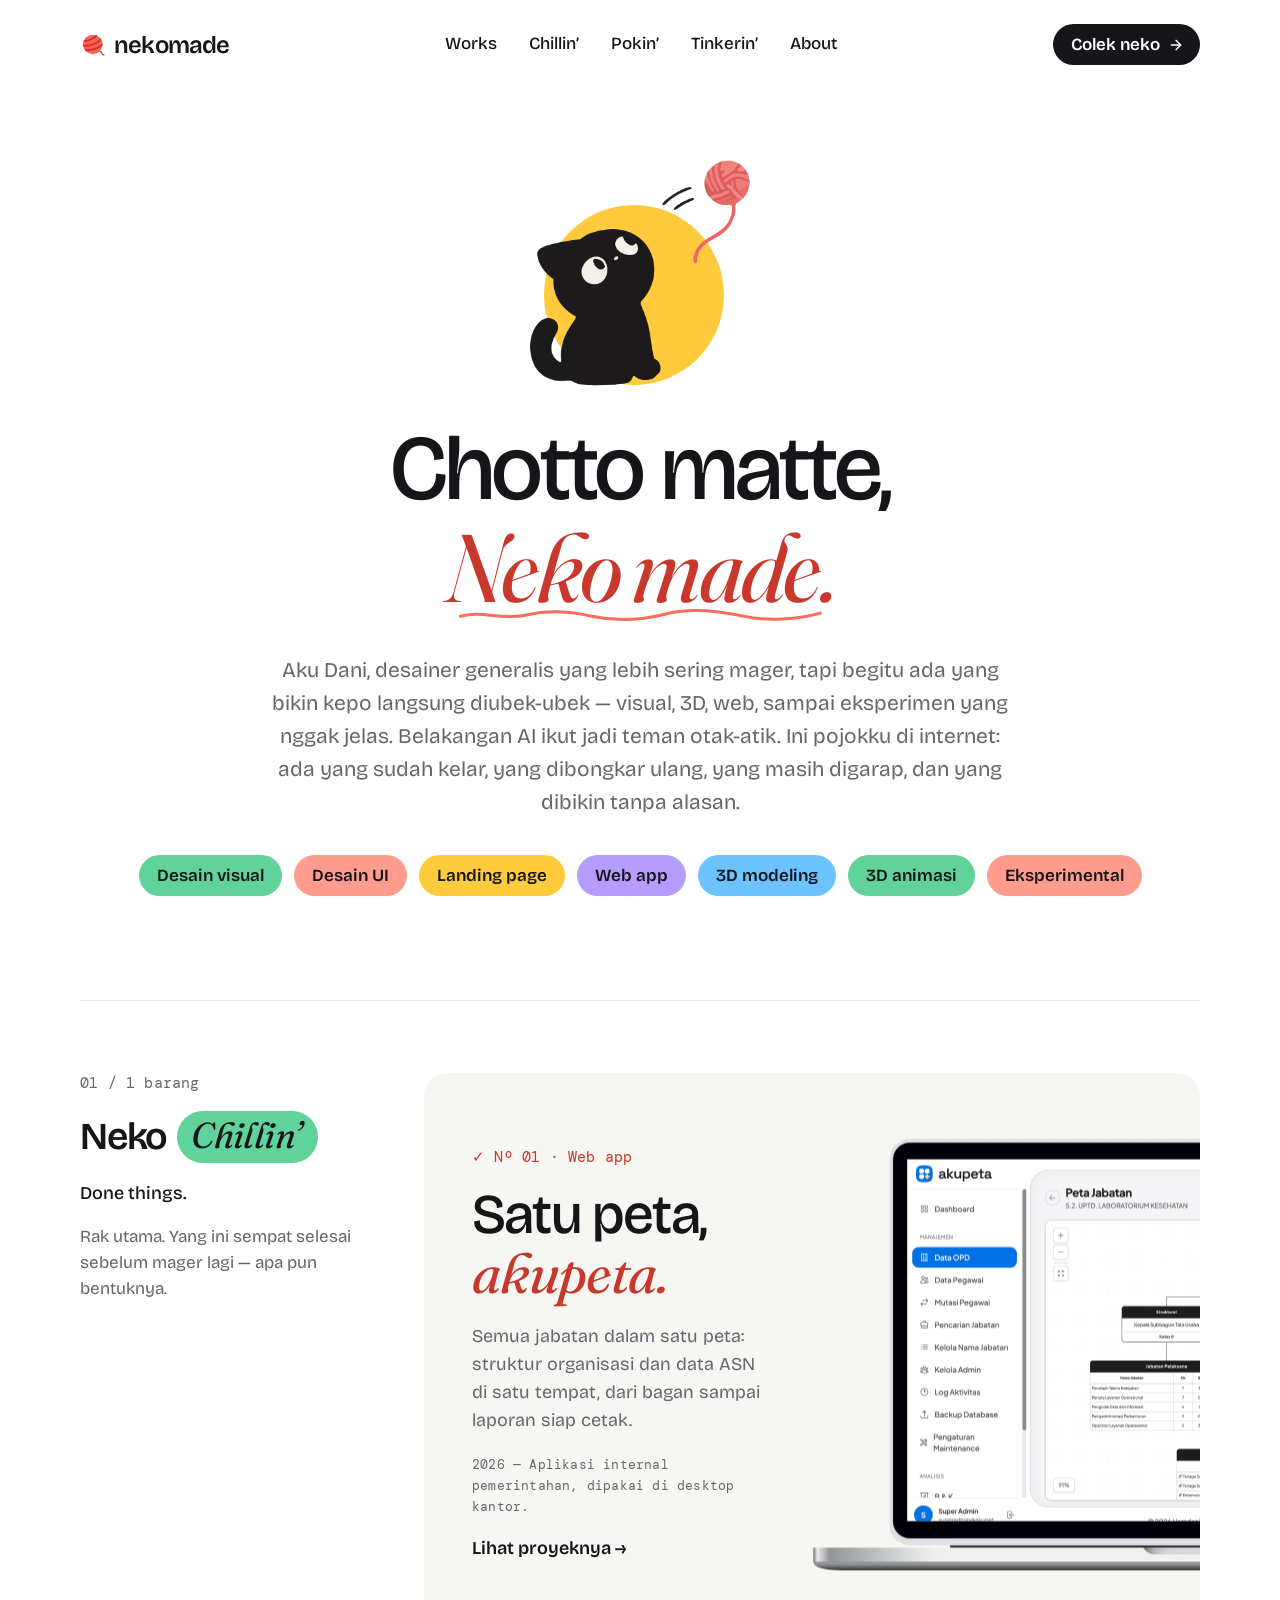
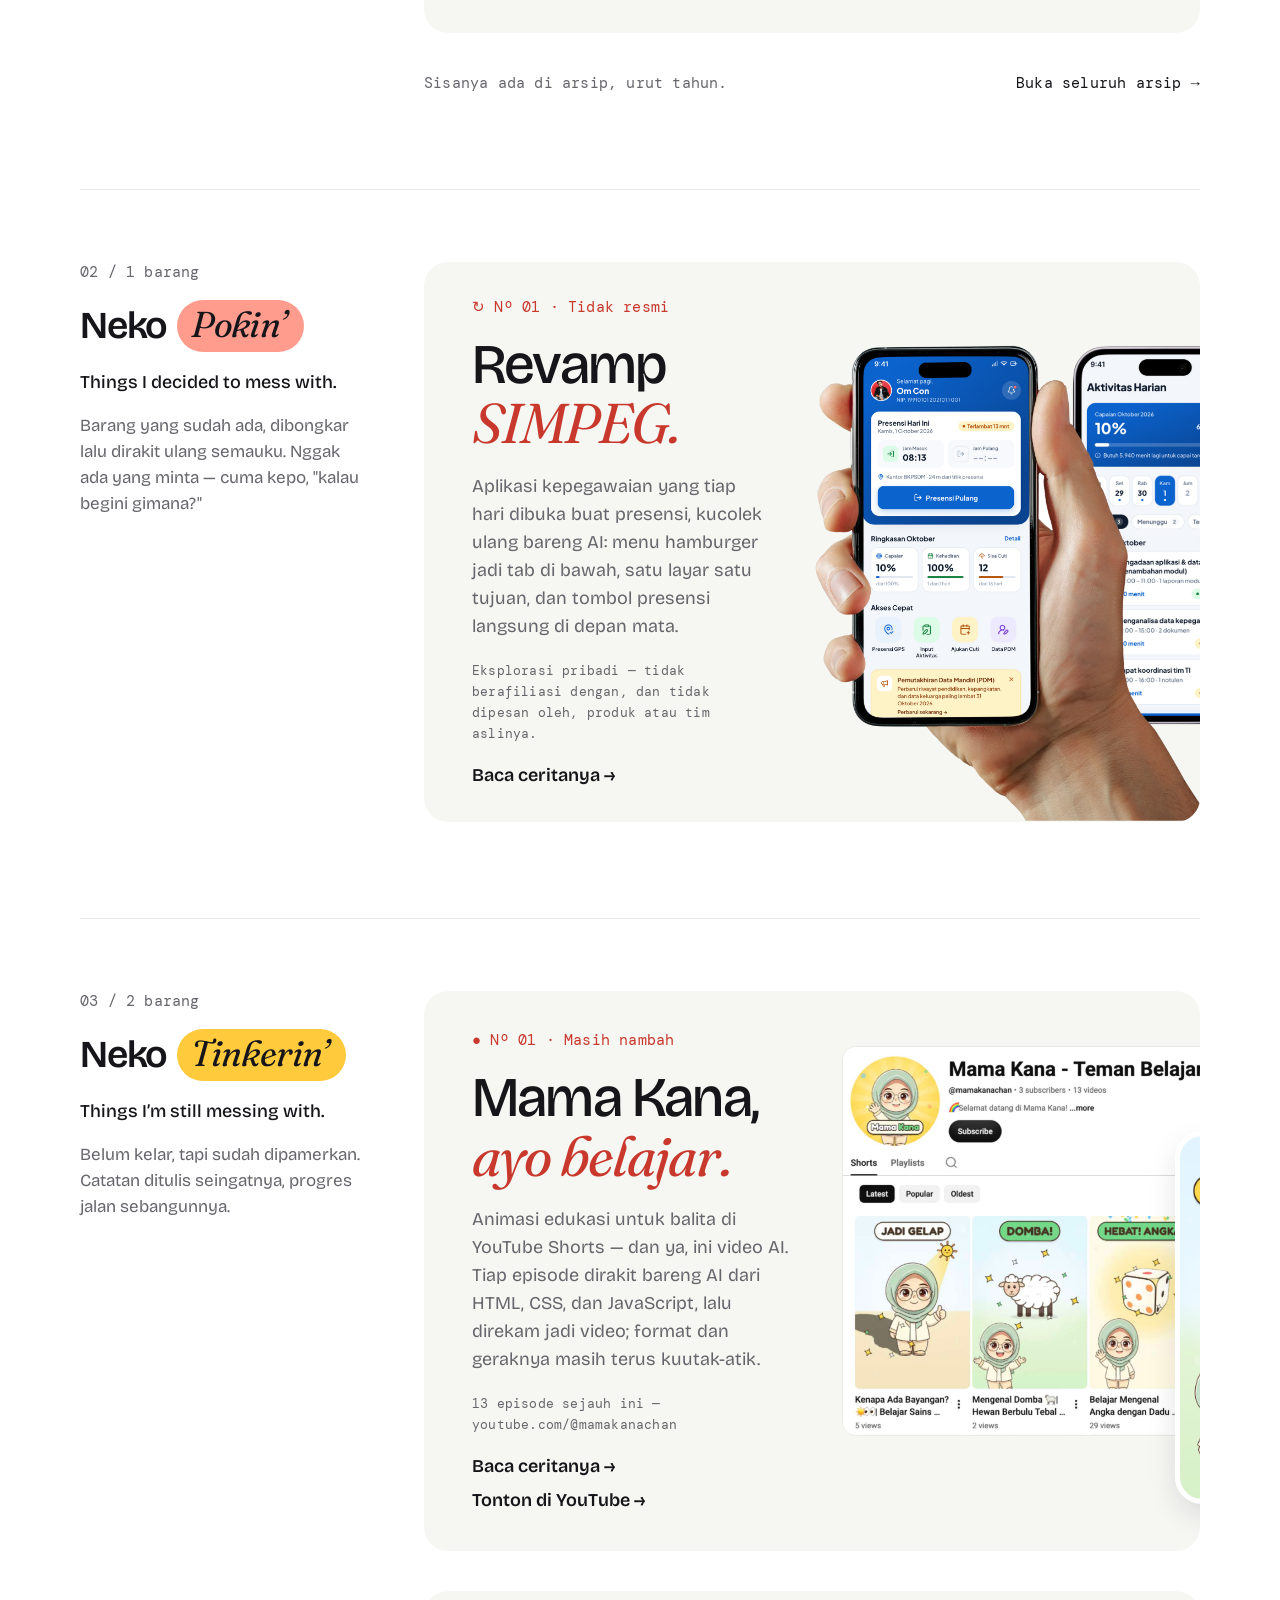
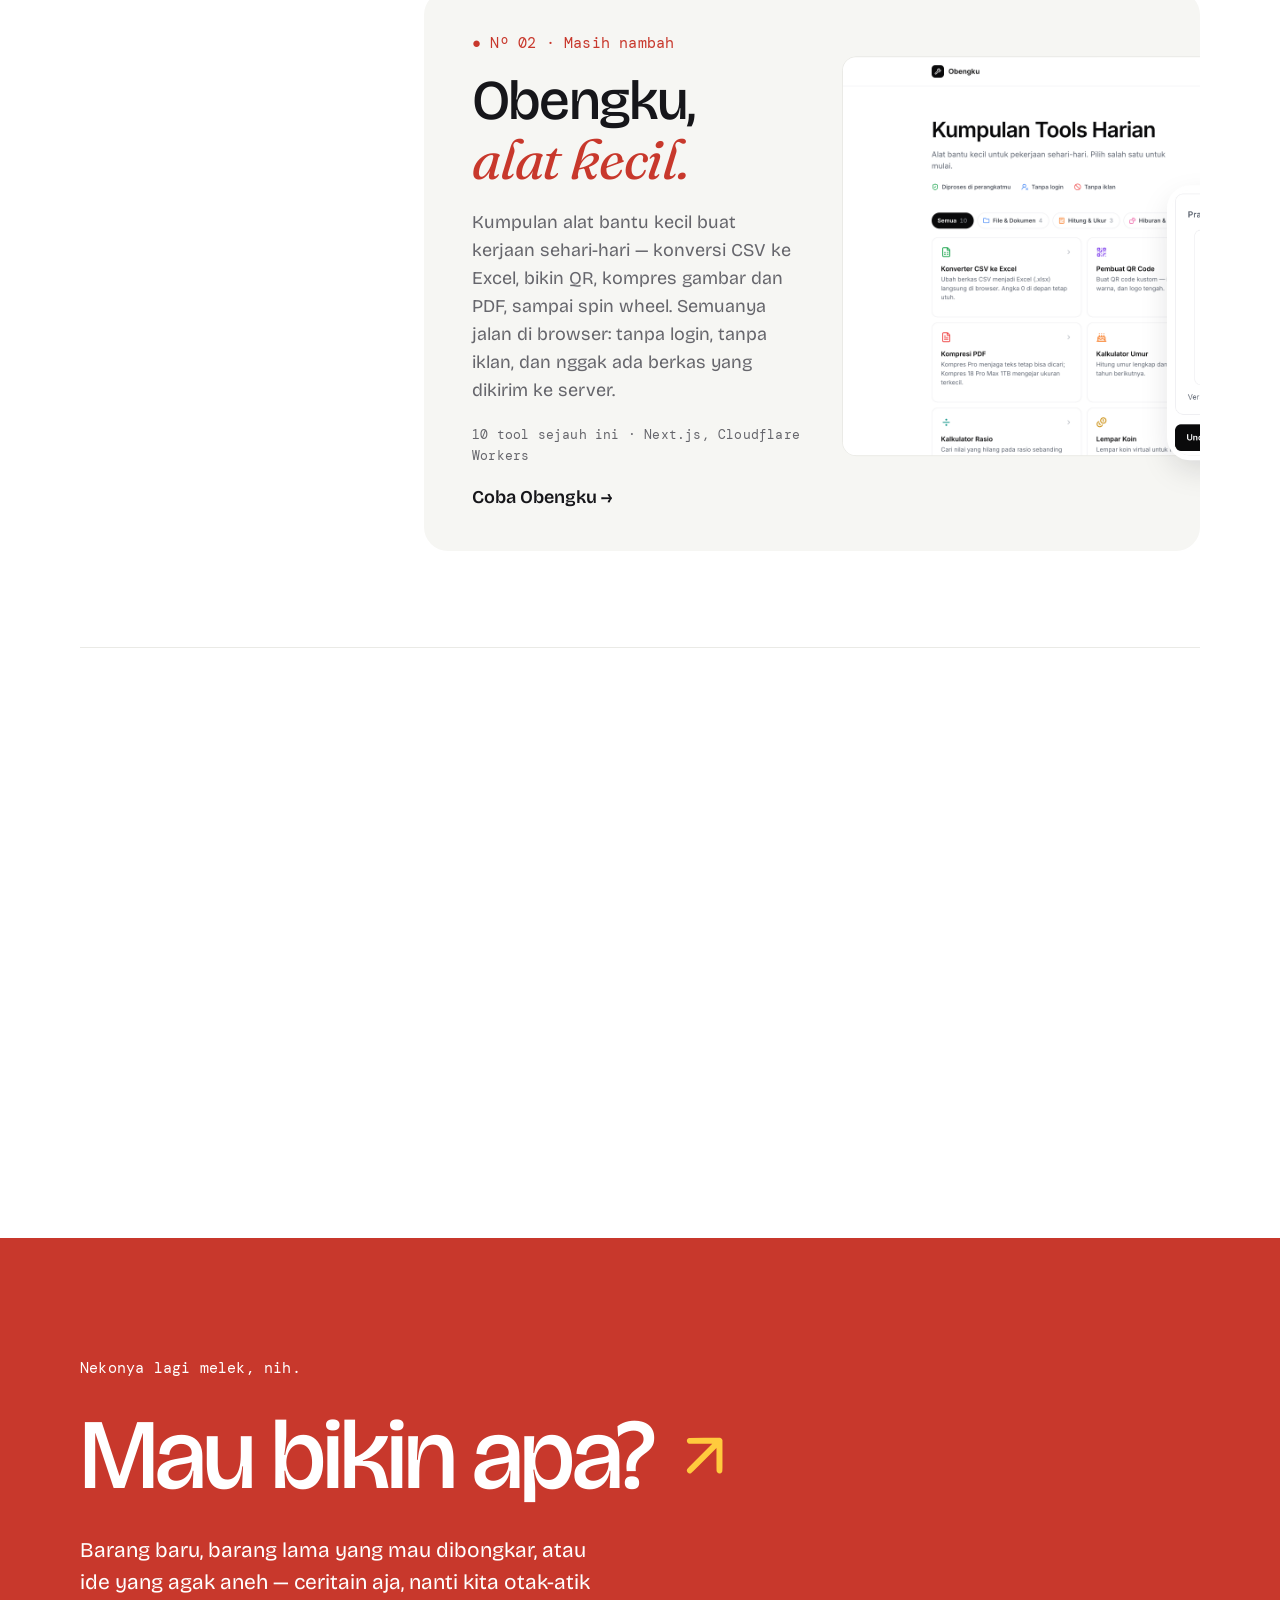
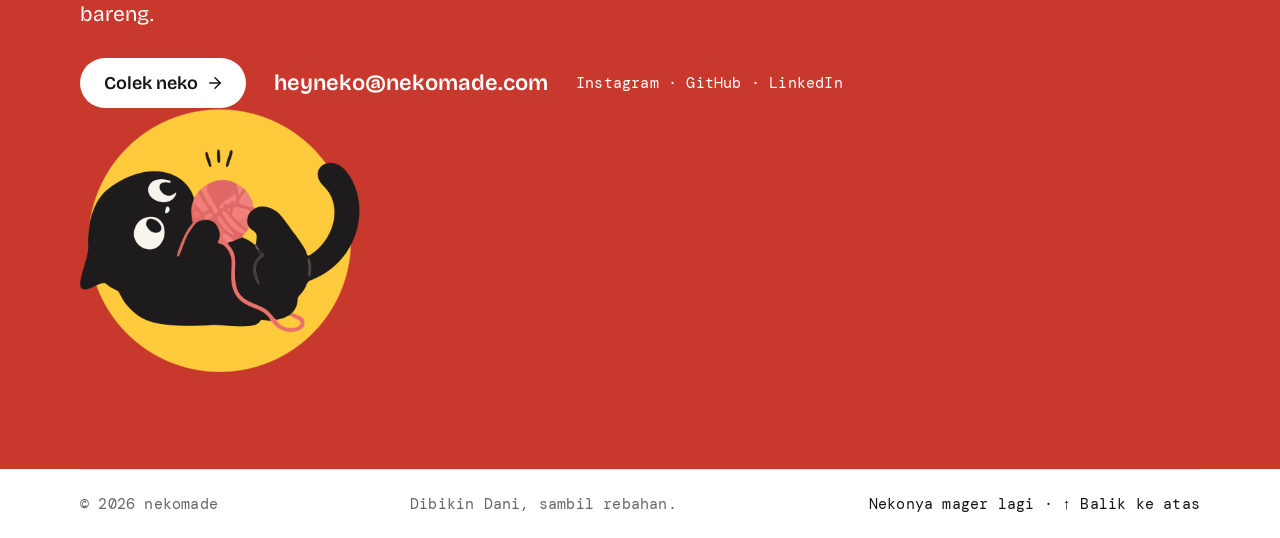
==== commit 496bac9c: "feat: add Obengku to Home and Works archive - Home Tinkerin' section: Obengku panel, count 03 / 2 ba" ====
--- a/index.html
+++ b/index.html
@@ -172,7 +172,7 @@
       <section class="section" id="tinkerin">
         <div class="row">
           <div class="rail">
-            <p class="rail__no">03 / 1 barang</p>
+            <p class="rail__no">03 / 2 barang</p>
             <h2 class="rail__title">Neko <em class="title-pill title-pill--warm">Tinkerin’</em></h2>
             <p class="rail__tagline">Things I’m still messing with.</p>
             <p class="rail__desc">
@@ -206,6 +206,37 @@
                   loading="lazy"
                   src="assets/img/works/mamakana/ep12-domba.png"
                   alt="Cuplikan episode 12: domba makan rumput"
+                />
+              </div>
+            </article>
+            <article class="panel panel--wide-copy">
+              <div class="panel__copy">
+                <p class="panel__tag">● Nº 02 · Masih nambah</p>
+                <h3 class="panel__title">Obengku, <em>alat kecil.</em></h3>
+                <p class="panel__desc">
+                  Kumpulan alat bantu kecil buat kerjaan sehari-hari — konversi CSV ke Excel, bikin QR,
+                  kompres gambar dan PDF, sampai spin wheel. Semuanya jalan di browser: tanpa login,
+                  tanpa iklan, dan nggak ada berkas yang dikirim ke server.
+                </p>
+                <p class="panel__note">10 tool sejauh ini · Next.js, Cloudflare Workers</p>
+                <a class="panel__link" href="https://obengku.nekomade.com" target="_blank" rel="noopener noreferrer">Coba Obengku →</a>
+              </div>
+              <div class="panel__visual panel__visual--obengku">
+                <img
+                  class="obengku__home"
+                  loading="lazy"
+                  src="assets/img/works/obengku/obengku-beranda.png"
+                  alt="Beranda Obengku: grid sepuluh tool harian"
+                  width="1440"
+                  height="900"
+                />
+                <img
+                  class="obengku__card"
+                  loading="lazy"
+                  src="assets/img/works/obengku/obengku-qr-preview.png"
+                  alt="Pratinjau QR code dari tool Pembuat QR Code"
+                  width="660"
+                  height="875"
                 />
               </div>
             </article>
--- a/assets/css/styles.css
+++ b/assets/css/styles.css
@@ -497,6 +497,20 @@
   border-radius: 18px;
   outline: 5px solid #fff;
   box-shadow: 0 12px 32px #16161a26;
+}
+
+@media (min-width: 1201px) {
+  .content .obengku__home {
+    width: 640px;
+    height: 400px;
+  }
+
+  .content .obengku__card {
+    left: 330px;
+    top: 190px;
+    width: 200px;
+    height: 265px;
+  }
 }
 
 /* Playin' tiles */
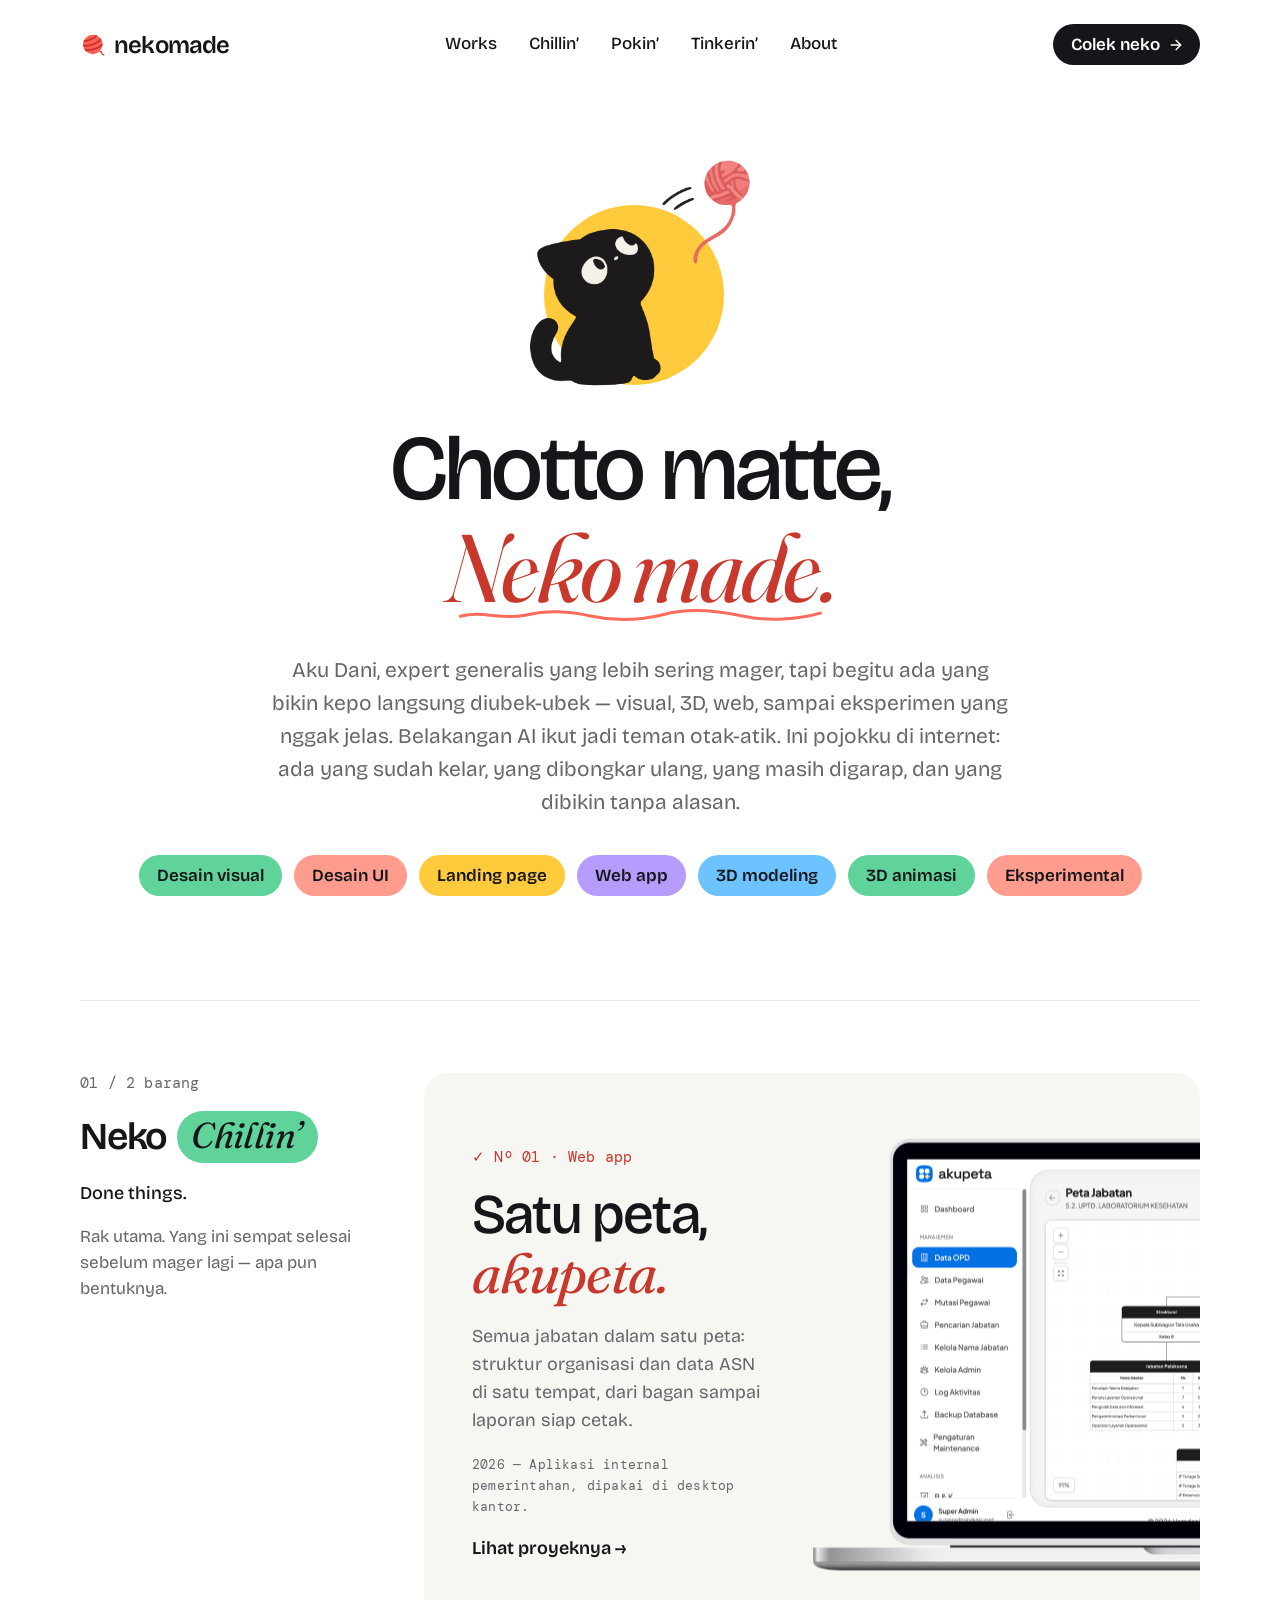
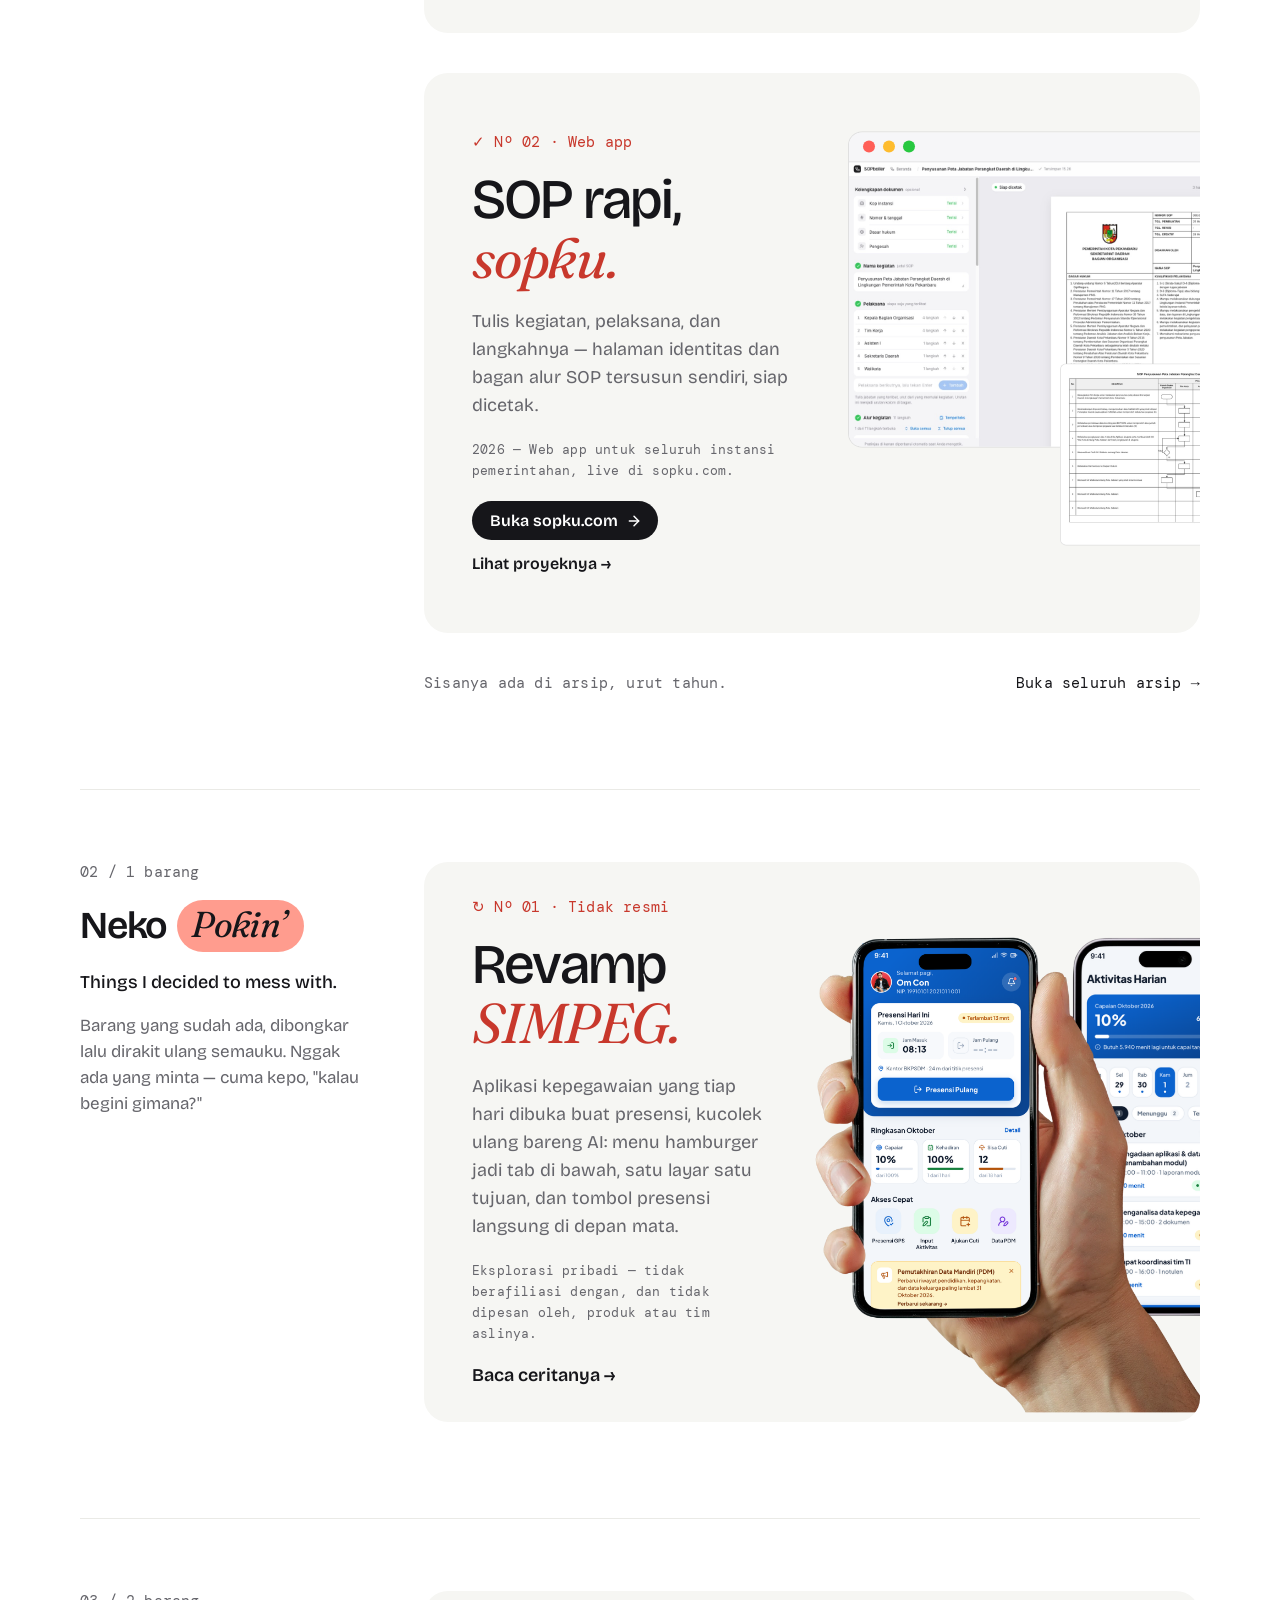
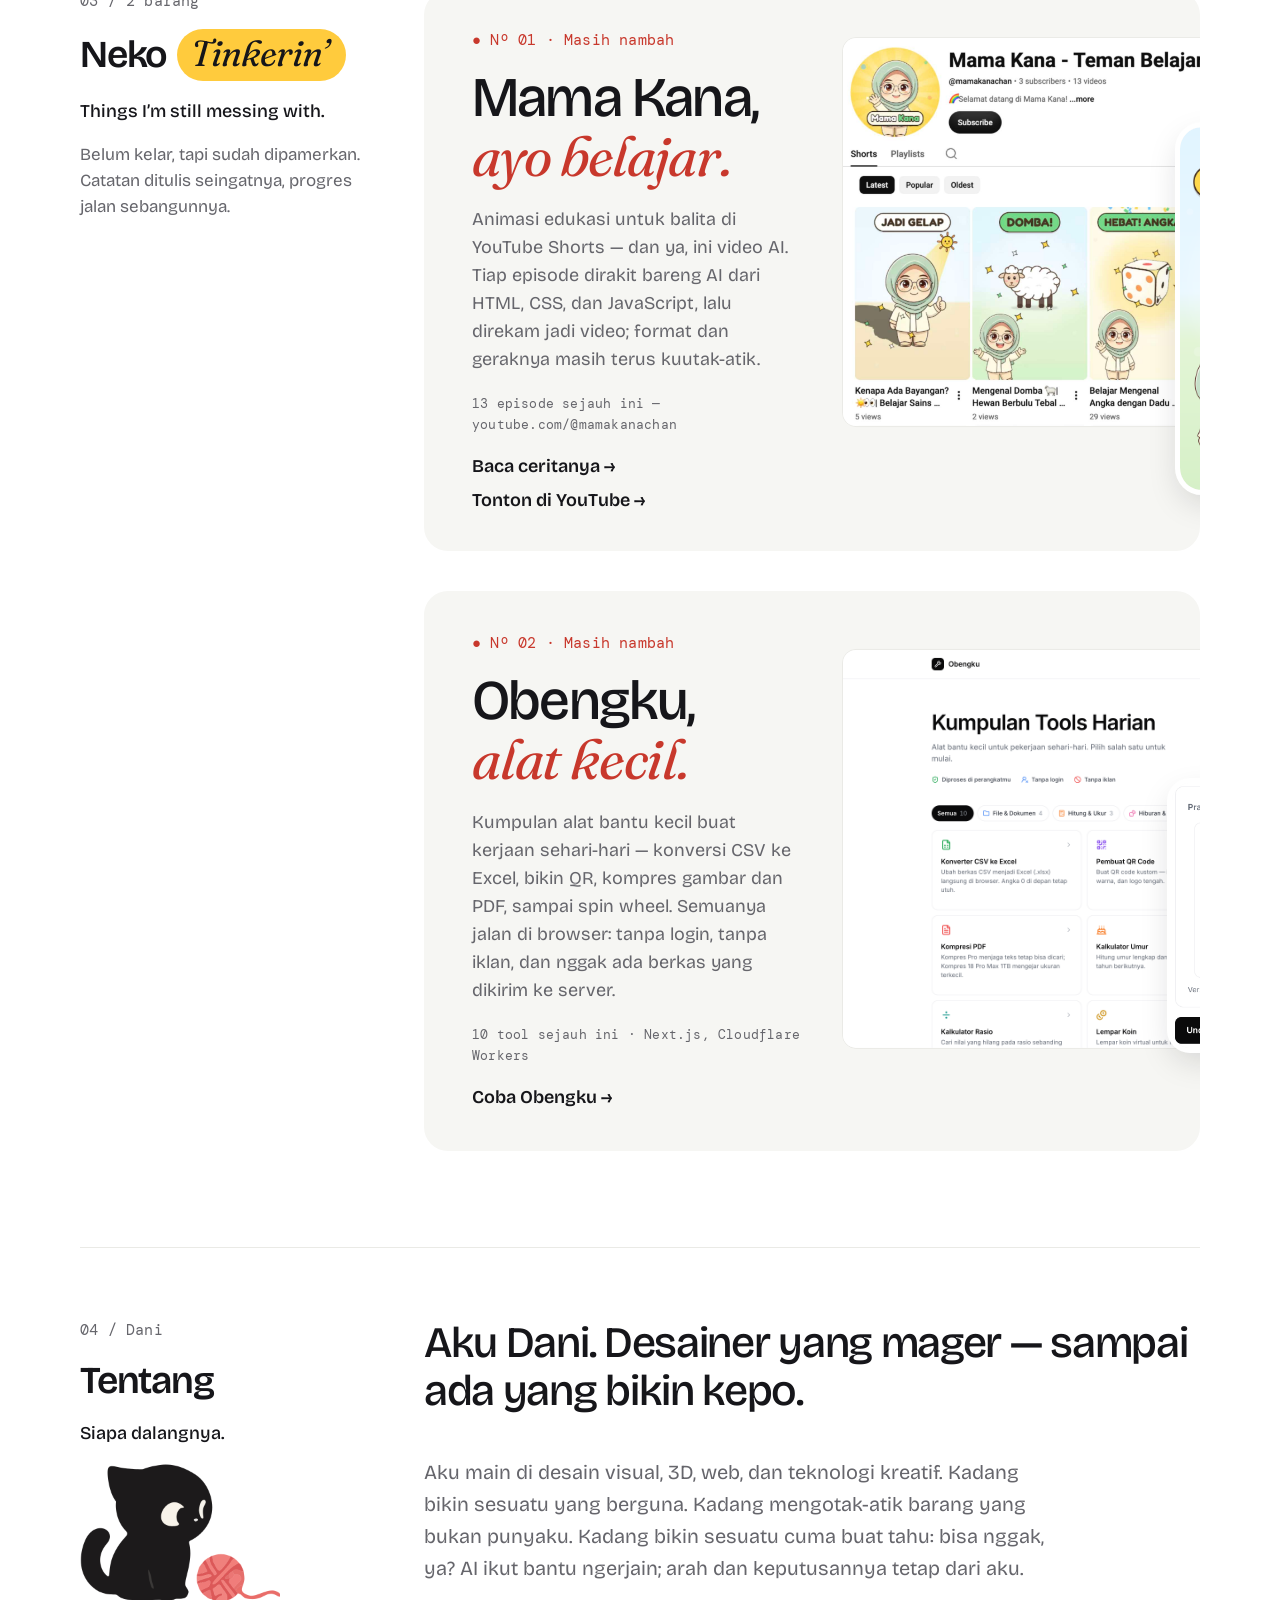
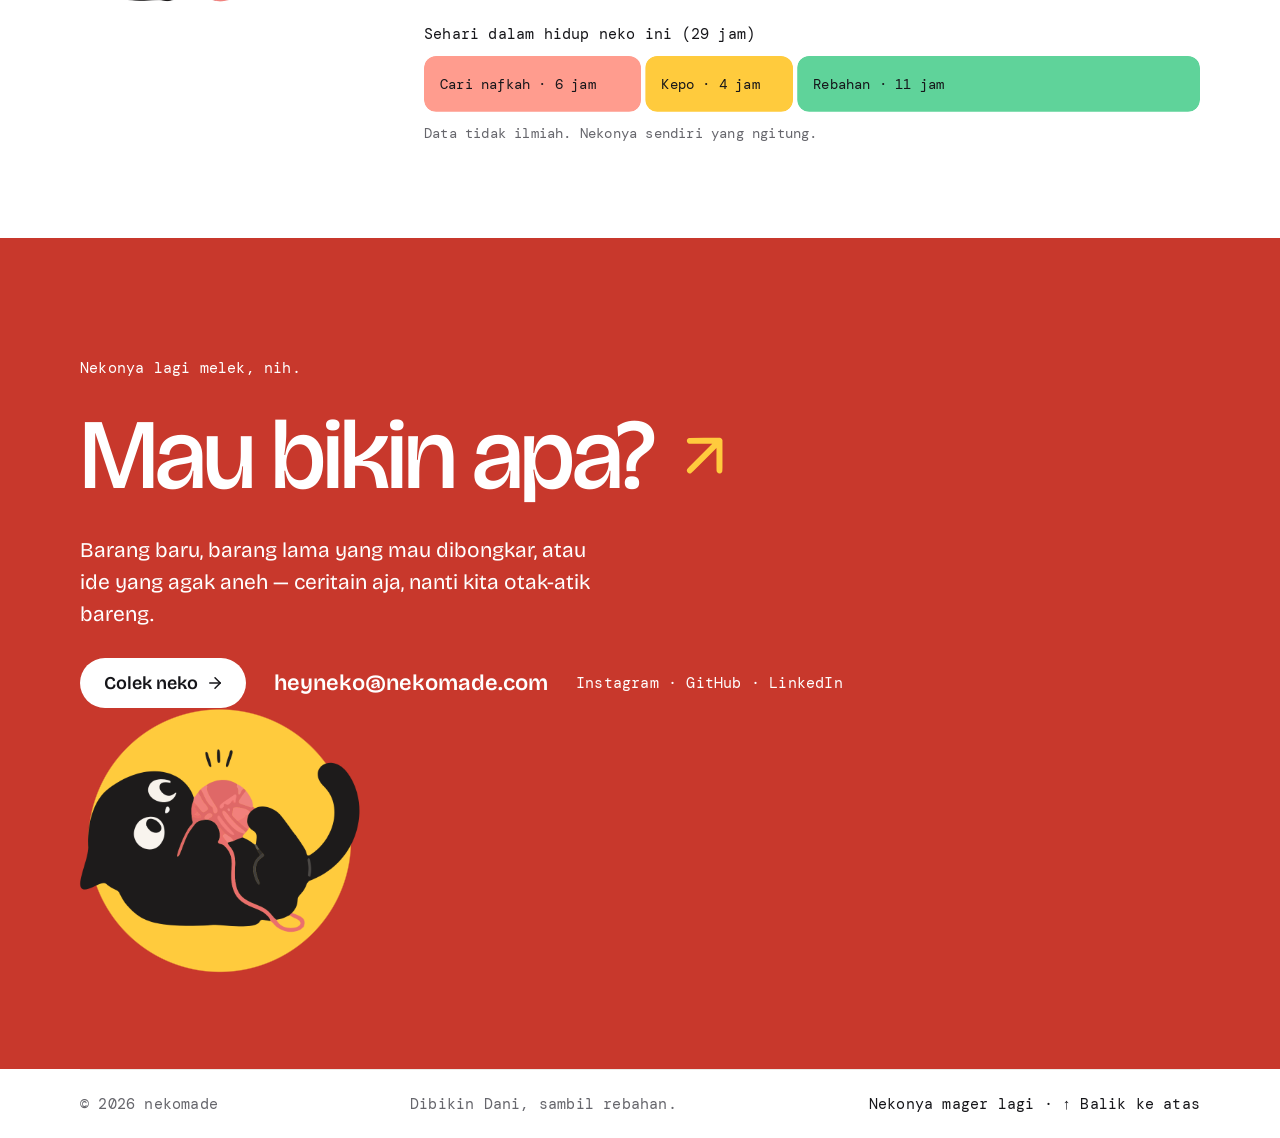
==== commit 17211b6f: "feat: build sopku page, sync Home, Works, Mama Kana and SIMPEG with design" ====
--- a/index.html
+++ b/index.html
@@ -70,7 +70,7 @@
           <span class="headline__serif">Neko made.</span>
         </h1>
         <p class="hero__intro">
-          Aku Dani, desainer generalis yang lebih sering mager, tapi begitu ada yang bikin kepo
+          Aku Dani, expert generalis yang lebih sering mager, tapi begitu ada yang bikin kepo
           langsung diubek-ubek — visual, 3D, web, sampai eksperimen yang nggak jelas. Belakangan AI
           ikut jadi teman otak-atik. Ini pojokku di internet: ada yang sudah kelar, yang dibongkar
           ulang, yang masih digarap, dan yang dibikin tanpa alasan.
@@ -89,7 +89,7 @@
       <section class="section" id="chillin">
         <div class="row">
           <div class="rail">
-            <p class="rail__no">01 / 1 barang</p>
+            <p class="rail__no">01 / 2 barang</p>
             <h2 class="rail__title">Neko <em class="title-pill title-pill--mint">Chillin’</em></h2>
             <p class="rail__tagline">Done things.</p>
             <p class="rail__desc">
@@ -118,6 +118,52 @@
                   width="1920"
                   height="1080"
                 />
+              </div>
+            </article>
+            <article class="panel panel--sopku">
+              <div class="panel__copy">
+                <p class="panel__tag">✓ Nº 02 · Web app</p>
+                <h3 class="panel__title">SOP rapi, <em>sopku.</em></h3>
+                <p class="panel__desc">
+                  Tulis kegiatan, pelaksana, dan langkahnya — halaman identitas dan bagan alur SOP
+                  tersusun sendiri, siap dicetak.
+                </p>
+                <p class="panel__note">
+                  2026 — Web app untuk seluruh instansi pemerintahan, live di sopku.com.
+                </p>
+                <div class="panel__actions">
+                  <a class="panel__btn" href="https://sopku.com" target="_blank" rel="noopener noreferrer">
+                    Buka sopku.com
+                    <svg viewBox="0 0 24 24" aria-hidden="true"><path d="M5 12h14" /><path d="m12 5 7 7-7 7" /></svg>
+                  </a>
+                  <a class="panel__link" href="sopku.html">Lihat proyeknya →</a>
+                </div>
+              </div>
+              <div class="panel__visual panel__visual--sopku">
+                <div class="sopku-win">
+                  <div class="sopku-win__bar" aria-hidden="true">
+                    <i style="background: #ff5f57"></i>
+                    <i style="background: #febc2e"></i>
+                    <i style="background: #28c840"></i>
+                  </div>
+                  <img
+                    loading="lazy"
+                    src="assets/img/works/sopku/ss-identitas.jpg"
+                    alt="Halaman identitas SOP di sopku.com"
+                    width="1400"
+                    height="801"
+                  />
+                </div>
+                <div class="sopku-doc">
+                  <img
+                    loading="lazy"
+                    src="assets/img/works/sopku/ss-diagram.jpg"
+                    alt=""
+                    width="1400"
+                    height="807"
+                    aria-hidden="true"
+                  />
+                </div>
               </div>
             </article>
             <div class="foot-row">
--- a/assets/css/styles.css
+++ b/assets/css/styles.css
@@ -18,6 +18,36 @@
   --serif: Fraunces, Georgia, serif;
 
   --gutter: 80px;
+
+  /* Oversized arrow with soft rounded corners: ink by default, coral on
+     anything clickable. Falls back to the system cursor. */
+  --cursor-default:
+    url("data:image/svg+xml,%3Csvg xmlns='http://www.w3.org/2000/svg' width='32' height='32' viewBox='0 0 32 32'%3E%3Cpath d='M6 4v21.5l5.6-5.2 3.9 8.6 4-1.8-3.8-8.4 7.8-.4z' fill='%2316161a' stroke='%23fff' stroke-width='2.5' stroke-linejoin='round' paint-order='stroke'/%3E%3C/svg%3E")
+      6 4,
+    default;
+  --cursor-pointer:
+    url("data:image/svg+xml,%3Csvg xmlns='http://www.w3.org/2000/svg' width='32' height='32' viewBox='0 0 32 32'%3E%3Cpath d='M6 4v21.5l5.6-5.2 3.9 8.6 4-1.8-3.8-8.4 7.8-.4z' fill='%23ff6b5c' stroke='%2316161a' stroke-width='2.5' stroke-linejoin='round' paint-order='stroke'/%3E%3C/svg%3E")
+      6 4,
+    pointer;
+}
+
+@media (hover: hover) and (pointer: fine) {
+  html {
+    cursor: var(--cursor-default);
+  }
+
+  a,
+  button,
+  label,
+  summary,
+  [role="button"] {
+    cursor: var(--cursor-pointer);
+  }
+
+  input:not([type="checkbox"], [type="radio"]),
+  textarea {
+    cursor: text;
+  }
 }
 
 *,
@@ -456,6 +486,183 @@
   width: 1056px;
   height: 594px;
 }
+
+/* Sopku panel: browser window + floating document */
+
+.panel--sopku .panel__copy {
+  width: 320px;
+}
+
+.panel__actions {
+  display: flex;
+  flex-wrap: wrap;
+  align-items: center;
+  gap: 14px 20px;
+}
+
+.panel__btn {
+  display: inline-flex;
+  align-items: center;
+  gap: 8px;
+  padding: 10px 16px 10px 18px;
+  border-radius: 999px;
+  background: var(--ink);
+  color: var(--bg);
+  font-size: 16px;
+  font-weight: 600;
+  transition:
+    transform 0.25s var(--ease-out),
+    background 0.25s ease;
+}
+
+.panel__btn:hover {
+  background: var(--coral-text);
+  transform: translateY(-2px);
+}
+
+.panel__btn svg {
+  width: 16px;
+  height: 16px;
+  fill: none;
+  stroke: currentColor;
+  stroke-width: 2.2;
+  stroke-linecap: round;
+  stroke-linejoin: round;
+}
+
+.panel--sopku .panel__link {
+  font-size: 16px;
+}
+
+.panel__visual--sopku {
+  transform-origin: 0 0;
+  transform: scale(var(--sopku-scale, 1));
+  --win-x: 16px;
+  --win-y: 64px;
+  --win-w: 500px;
+  --win-h: 316px;
+  --doc-x: 228px;
+  --doc-y: 296px;
+  --doc-w: 280px;
+  --doc-h: 182px;
+  --doc-img-x: -118px;
+  --doc-img-y: -14px;
+  --doc-img-w: 412px;
+  --doc-img-h: 237px;
+}
+
+.panel__visual--sopku-rack {
+  --win-x: 48px;
+  --win-y: 40px;
+  --win-w: 760px;
+  --win-h: 465px;
+  --doc-x: 470px;
+  --doc-y: 282px;
+  --doc-w: 380px;
+  --doc-h: 247px;
+  --doc-img-x: -160px;
+  --doc-img-y: -18px;
+  --doc-img-w: 559px;
+  --doc-img-h: 322px;
+}
+
+.sopku-win {
+  position: absolute;
+  top: var(--win-y);
+  left: var(--win-x);
+  width: var(--win-w);
+  height: var(--win-h);
+  overflow: hidden;
+  border: 1px solid #0000001f;
+  border-radius: 14px;
+  background: #fff;
+}
+
+.sopku-win__bar {
+  display: flex;
+  align-items: center;
+  gap: 8px;
+  height: 30px;
+  padding: 0 14px;
+  border-bottom: 1px solid #0000001a;
+  background: #f6f6f8;
+}
+
+.sopku-win__bar i {
+  display: block;
+  width: 12px;
+  height: 12px;
+  border-radius: 50%;
+}
+
+.panel__visual--sopku .sopku-win img {
+  top: 30px;
+  left: 0;
+  width: var(--win-w);
+  height: calc(var(--win-h) - 30px);
+}
+
+.sopku-doc {
+  position: absolute;
+  top: var(--doc-y);
+  left: var(--doc-x);
+  width: var(--doc-w);
+  height: var(--doc-h);
+  overflow: hidden;
+  border: 1px solid #0000001a;
+  border-radius: 6px;
+  background: #fff;
+}
+
+.panel__visual--sopku .sopku-doc img {
+  top: var(--doc-img-y);
+  left: var(--doc-img-x);
+  width: var(--doc-img-w);
+  height: var(--doc-img-h);
+}
+
+@media (max-width: 1100px) {
+  .panel__visual--sopku {
+    --sopku-scale: 0.72;
+  }
+
+  .panel__visual--sopku-rack {
+    --sopku-scale: 0.55;
+  }
+}
+
+@media (max-width: 960px) {
+  .panel__visual--sopku-rack {
+    --sopku-scale: 0.46;
+  }
+}
+
+@media (max-width: 860px) {
+  .panel__visual--sopku {
+    --sopku-scale: 0.72;
+  }
+
+  .panel__visual--sopku-rack {
+    --sopku-scale: 0.6;
+  }
+}
+
+@media (max-width: 700px) {
+  .panel__visual--sopku-rack {
+    --sopku-scale: 0.5;
+  }
+}
+
+@media (max-width: 560px) {
+  .panel__visual--sopku {
+    --sopku-scale: 0.56;
+  }
+
+  .panel__visual--sopku-rack {
+    --sopku-scale: 0.42;
+  }
+}
+
 
 .mamakana__channel {
   top: 60px;
@@ -1736,7 +1943,7 @@
   font: inherit;
   font-size: 19px;
   font-weight: 600;
-  cursor: pointer;
+  cursor: var(--cursor-pointer);
 }
 
 .print-button:hover {
@@ -2318,7 +2525,7 @@
 
 .choice {
   position: relative;
-  cursor: pointer;
+  cursor: var(--cursor-pointer);
 }
 
 .choice input {
@@ -2363,7 +2570,7 @@
   font: inherit;
   font-size: 18px;
   font-weight: 600;
-  cursor: pointer;
+  cursor: var(--cursor-pointer);
 }
 
 .colek-form__submit:hover {
@@ -4740,3 +4947,596 @@
 .mini__list .ctag {
   align-self: flex-start;
 }
+
+/* Sopku story: 3-step mock, feature row, Inter wordmark */
+
+.design-card__wordmark--inter {
+  font-family: "Inter", sans-serif;
+  letter-spacing: -2px;
+}
+
+.sk-panel {
+  display: grid;
+  grid-template-columns: repeat(3, minmax(0, 1fr));
+  gap: 24px;
+  padding: 40px;
+  border-radius: 24px;
+  background: var(--surface);
+}
+
+.sk-step {
+  display: flex;
+  flex-direction: column;
+  gap: 28px;
+  min-width: 0;
+}
+
+.sk-mock {
+  display: flex;
+  flex-direction: column;
+  gap: 8px;
+  height: 236px;
+}
+
+.sk-mock__head {
+  display: flex;
+  align-items: center;
+  justify-content: space-between;
+  gap: 8px;
+  min-height: 18px;
+}
+
+.sk-mock__heading {
+  display: flex;
+  align-items: baseline;
+  gap: 8px;
+  min-width: 0;
+}
+
+.sk-mock__title {
+  color: #1d1d1f;
+  font-size: 15px;
+  font-weight: 600;
+  letter-spacing: -0.2px;
+  white-space: nowrap;
+}
+
+.sk-mock__hint {
+  overflow: hidden;
+  color: #86868b;
+  font-size: 12px;
+  text-overflow: ellipsis;
+  white-space: nowrap;
+}
+
+.sk-mock__action {
+  display: inline-flex;
+  flex: none;
+  align-items: center;
+  gap: 5px;
+  color: #0071e3;
+  font-size: 12px;
+  font-weight: 500;
+  white-space: nowrap;
+}
+
+.sk-mock__action svg {
+  width: 13px;
+  height: 13px;
+  fill: none;
+  stroke: currentColor;
+  stroke-width: 2;
+  stroke-linecap: round;
+  stroke-linejoin: round;
+}
+
+.sk-card {
+  overflow: hidden;
+  border-radius: 12px;
+  background: #fff;
+}
+
+.sk-line {
+  display: flex;
+  align-items: center;
+  gap: 10px;
+  min-height: 44px;
+  padding: 0 14px;
+  border-top: 1px solid #e5e5ea;
+  color: #1d1d1f;
+  font-size: 14px;
+  line-height: 1.3;
+}
+
+.sk-card > .sk-line:first-child {
+  border-top: 0;
+}
+
+.sk-line--sm {
+  min-height: 41px;
+}
+
+.sk-line--step {
+  min-height: 57px;
+}
+
+.sk-line--add {
+  min-height: 46px;
+  color: #aeaeb2;
+}
+
+.sk-line__no {
+  flex: none;
+  width: 18px;
+  color: #86868b;
+  font-family: var(--mono);
+  font-size: 12px;
+  font-weight: 500;
+}
+
+.sk-line__name {
+  flex: 1;
+  min-width: 0;
+  overflow: hidden;
+  text-overflow: ellipsis;
+  white-space: nowrap;
+}
+
+.sk-grip,
+.sk-chevron {
+  flex: none;
+  width: 14px;
+  height: 14px;
+  fill: none;
+  stroke: #c7c7cc;
+  stroke-width: 2;
+  stroke-linecap: round;
+  stroke-linejoin: round;
+}
+
+.sk-grip circle {
+  fill: #c7c7cc;
+  stroke: none;
+}
+
+.sk-line__ph {
+  flex: 1;
+  min-width: 0;
+  overflow: hidden;
+  text-overflow: ellipsis;
+  white-space: nowrap;
+}
+
+.sk-add {
+  display: grid;
+  flex: none;
+  place-items: center;
+  width: 22px;
+  height: 22px;
+  border-radius: 6px;
+  background: #0071e3;
+  color: #fff;
+}
+
+.sk-add svg {
+  width: 13px;
+  height: 13px;
+  fill: none;
+  stroke: currentColor;
+  stroke-width: 2.4;
+  stroke-linecap: round;
+}
+
+.sk-line__step {
+  display: flex;
+  flex: 1;
+  flex-direction: column;
+  gap: 3px;
+  min-width: 0;
+}
+
+.sk-line__step strong {
+  overflow: hidden;
+  color: #1d1d1f;
+  font-size: 14px;
+  font-weight: 500;
+  text-overflow: ellipsis;
+  white-space: nowrap;
+}
+
+.sk-line__meta {
+  display: flex;
+  gap: 6px;
+  min-width: 0;
+  font-size: 11px;
+}
+
+.sk-line__meta em {
+  overflow: hidden;
+  color: #0071e3;
+  font-style: normal;
+  font-weight: 500;
+  text-overflow: ellipsis;
+  white-space: nowrap;
+}
+
+.sk-line__meta i {
+  flex: none;
+  color: #86868b;
+  font-style: normal;
+  white-space: nowrap;
+}
+
+.sk-saved {
+  display: flex;
+  align-items: center;
+  gap: 5px;
+  min-height: 23px;
+  color: #86868b;
+  font-size: 12px;
+}
+
+.sk-saved svg {
+  width: 13px;
+  height: 13px;
+  fill: none;
+  stroke: #28c840;
+  stroke-width: 2;
+  stroke-linecap: round;
+  stroke-linejoin: round;
+}
+
+.sk-step__text {
+  display: flex;
+  flex-direction: column;
+  gap: 10px;
+  padding: 22px 4px 0;
+}
+
+.sk-step__no {
+  color: #0071e3;
+  font-family: var(--mono);
+  font-size: 13px;
+}
+
+.sk-step__text h3 {
+  color: #1d1d1f;
+  font-size: 28px;
+  font-weight: 600;
+  line-height: 1.1;
+  letter-spacing: -0.8px;
+}
+
+.sk-step__text p {
+  color: var(--gray);
+  font-size: 16px;
+  line-height: 1.5;
+}
+
+.sk-features {
+  display: grid;
+  grid-template-columns: repeat(3, minmax(0, 1fr));
+  gap: 20px;
+}
+
+.sk-feat {
+  display: flex;
+  flex-direction: column;
+  min-width: 0;
+  padding: 36px 32px 40px;
+  border-radius: 22px;
+  background: var(--surface);
+}
+
+.sk-feat__icon {
+  width: 30px;
+  height: 30px;
+  margin-bottom: 26px;
+  color: #0071e3;
+}
+
+.sk-feat__icon svg {
+  width: 30px;
+  height: 30px;
+  fill: none;
+  stroke: currentColor;
+  stroke-width: 2;
+  stroke-linecap: round;
+  stroke-linejoin: round;
+}
+
+.sk-feat h3 {
+  margin-bottom: 14px;
+  color: #1d1d1f;
+  font-size: 28px;
+  font-weight: 600;
+  line-height: 1.1;
+  letter-spacing: -0.8px;
+}
+
+.sk-feat p {
+  color: var(--gray);
+  font-size: 16px;
+  line-height: 1.5;
+}
+
+@media (max-width: 1100px) {
+  .sk-panel,
+  .sk-features {
+    grid-template-columns: repeat(2, minmax(0, 1fr));
+  }
+}
+
+@media (max-width: 860px) {
+  .sk-panel {
+    grid-template-columns: minmax(0, 1fr);
+    gap: 32px;
+    padding: 28px;
+  }
+
+  .sk-mock {
+    height: auto;
+  }
+
+  .sk-step__text {
+    padding-top: 0;
+  }
+
+  .sk-features {
+    grid-template-columns: minmax(0, 1fr);
+  }
+}
+
+@media (max-width: 560px) {
+  .sk-step__text h3,
+  .sk-feat h3 {
+    font-size: 24px;
+  }
+
+  .sk-feat {
+    padding: 28px 24px;
+  }
+}
+
+/* Mama Kana — block tambahan mengikuti nekomade.pen */
+
+.mk-angka,
+.mk-block {
+  display: flex;
+  flex-direction: column;
+  gap: 40px;
+  padding: 72px 0;
+  border-top: 1px solid var(--line);
+}
+
+.mk-angka__lead {
+  max-width: 1000px;
+  font-size: 56px;
+  font-weight: 500;
+  line-height: 1.05;
+  letter-spacing: -1.7px;
+}
+
+.mk-stats {
+  display: grid;
+  grid-template-columns: repeat(4, 1fr);
+  gap: 20px;
+  margin: 0;
+  padding: 0;
+  list-style: none;
+}
+
+.mk-stat {
+  display: flex;
+  flex-direction: column;
+  justify-content: space-between;
+  gap: 12px;
+  height: 220px;
+  padding: 26px 28px 30px;
+  border-radius: 24px;
+  background: var(--stat-bg);
+}
+
+.mk-stat__no {
+  font-size: 88px;
+  font-weight: 500;
+  line-height: 1;
+  letter-spacing: -3px;
+}
+
+.mk-stat__label {
+  font-size: 18px;
+  font-weight: 500;
+  line-height: 1.35;
+}
+
+.mk-block .rail {
+  width: auto;
+}
+
+.mk-block .rail__title {
+  display: block;
+  line-height: 1.1;
+}
+
+.mk-timeline {
+  display: flex;
+  gap: 4px;
+  margin: 0;
+  padding: 0;
+  list-style: none;
+}
+
+.mk-seg {
+  display: flex;
+  flex: var(--d) 1 0;
+  flex-direction: column;
+  gap: 12px;
+  min-width: 0;
+}
+
+.mk-seg__bar {
+  height: 10px;
+  border-radius: 5px;
+  background: var(--seg);
+}
+
+.mk-seg:first-child .mk-seg__bar {
+  border-radius: 5px 0 0 5px;
+}
+
+.mk-seg:last-child .mk-seg__bar {
+  border-radius: 0 5px 5px 0;
+}
+
+.mk-seg__name {
+  font-size: 15px;
+  font-weight: 600;
+}
+
+.mk-seg__time {
+  color: var(--gray);
+  font-family: var(--mono);
+  font-size: 13px;
+  letter-spacing: 0.2px;
+  white-space: nowrap;
+}
+
+.mk-timeline__note {
+  max-width: 760px;
+  color: var(--gray);
+  font-size: 20px;
+  line-height: 1.5;
+}
+
+.mk-seri {
+  display: grid;
+  grid-template-columns: repeat(5, 1fr);
+  gap: 20px;
+  margin: 0;
+  padding: 0;
+  list-style: none;
+}
+
+.mk-seri__item {
+  display: flex;
+  flex-direction: column;
+  gap: 26px;
+  height: 220px;
+  padding: 26px 24px 28px;
+  border-radius: 24px;
+  background: #fff9e8;
+}
+
+.mk-seri__icon {
+  display: grid;
+  flex: none;
+  place-items: center;
+  width: 52px;
+  height: 52px;
+  border-radius: 16px;
+  background: var(--icon-bg);
+}
+
+.mk-seri__icon svg {
+  width: 26px;
+  height: 26px;
+  fill: none;
+  stroke: currentColor;
+  stroke-width: 2;
+  stroke-linecap: round;
+  stroke-linejoin: round;
+}
+
+.mk-seri__text h3 {
+  font-size: 21px;
+  font-weight: 600;
+  line-height: 1.2;
+  letter-spacing: -0.3px;
+}
+
+.mk-seri__text p {
+  margin-top: 8px;
+  color: var(--gray);
+  font-size: 15px;
+  line-height: 1.45;
+}
+
+@media (max-width: 1200px) {
+  .mk-angka__lead {
+    font-size: 44px;
+  }
+
+  .mk-stats {
+    grid-template-columns: repeat(2, 1fr);
+  }
+
+  .mk-stat__no {
+    font-size: 72px;
+  }
+
+  .mk-seri {
+    grid-template-columns: repeat(3, 1fr);
+  }
+}
+
+@media (max-width: 860px) {
+  .mk-angka__lead {
+    font-size: 34px;
+  }
+
+  .mk-seri {
+    grid-template-columns: repeat(2, 1fr);
+  }
+}
+
+@media (max-width: 1000px) {
+  .mk-timeline {
+    flex-direction: column;
+    gap: 16px;
+  }
+
+  .mk-seg {
+    flex: none;
+  }
+
+  .mk-timeline .mk-seg__bar {
+    border-radius: 5px;
+  }
+}
+
+@media (max-width: 700px) {
+  .mk-angka,
+  .mk-block {
+    padding: 56px 0;
+    gap: 32px;
+  }
+
+  .mk-timeline__note {
+    font-size: 18px;
+  }
+}
+
+@media (max-width: 560px) {
+  .mk-angka__lead {
+    font-size: 28px;
+  }
+
+  .mk-stats,
+  .mk-seri {
+    grid-template-columns: 1fr;
+  }
+
+  .mk-stat {
+    height: auto;
+    min-height: 168px;
+  }
+
+  .mk-stat__no {
+    font-size: 64px;
+  }
+
+  .mk-seri__item {
+    height: auto;
+  }
+}
--- a/assets/css/motion.css
+++ b/assets/css/motion.css
@@ -50,7 +50,7 @@
   }
 }
 
-/* Scroll thread + yarn cursor */
+/* Scroll thread */
 
 .scroll-thread {
   position: fixed;
@@ -63,46 +63,6 @@
   transform: scaleX(var(--progress, 0));
   transform-origin: left;
   pointer-events: none;
-}
-
-.yarn-canvas {
-  position: fixed;
-  z-index: 998;
-  inset: 0;
-  width: 100%;
-  height: 100%;
-  pointer-events: none;
-}
-
-.yarn-ball {
-  position: fixed;
-  z-index: 999;
-  top: -13px;
-  left: -13px;
-  width: 26px;
-  height: 26px;
-  opacity: 0;
-  pointer-events: none;
-  transition: opacity 0.3s ease;
-}
-
-.yarn-ball.is-on {
-  opacity: 1;
-}
-
-.yarn-ball svg {
-  width: 100%;
-  height: 100%;
-  overflow: visible;
-  transition: scale 0.5s var(--spring);
-}
-
-.yarn-ball.is-hover svg {
-  scale: 1.5;
-}
-
-.yarn-ball.is-down svg {
-  scale: 0.75;
 }
 
 /* Scroll reveals */
@@ -551,9 +511,7 @@
 }
 
 @media print {
-  .scroll-thread,
-  .yarn-canvas,
-  .yarn-ball {
+  .scroll-thread {
     display: none;
   }
 
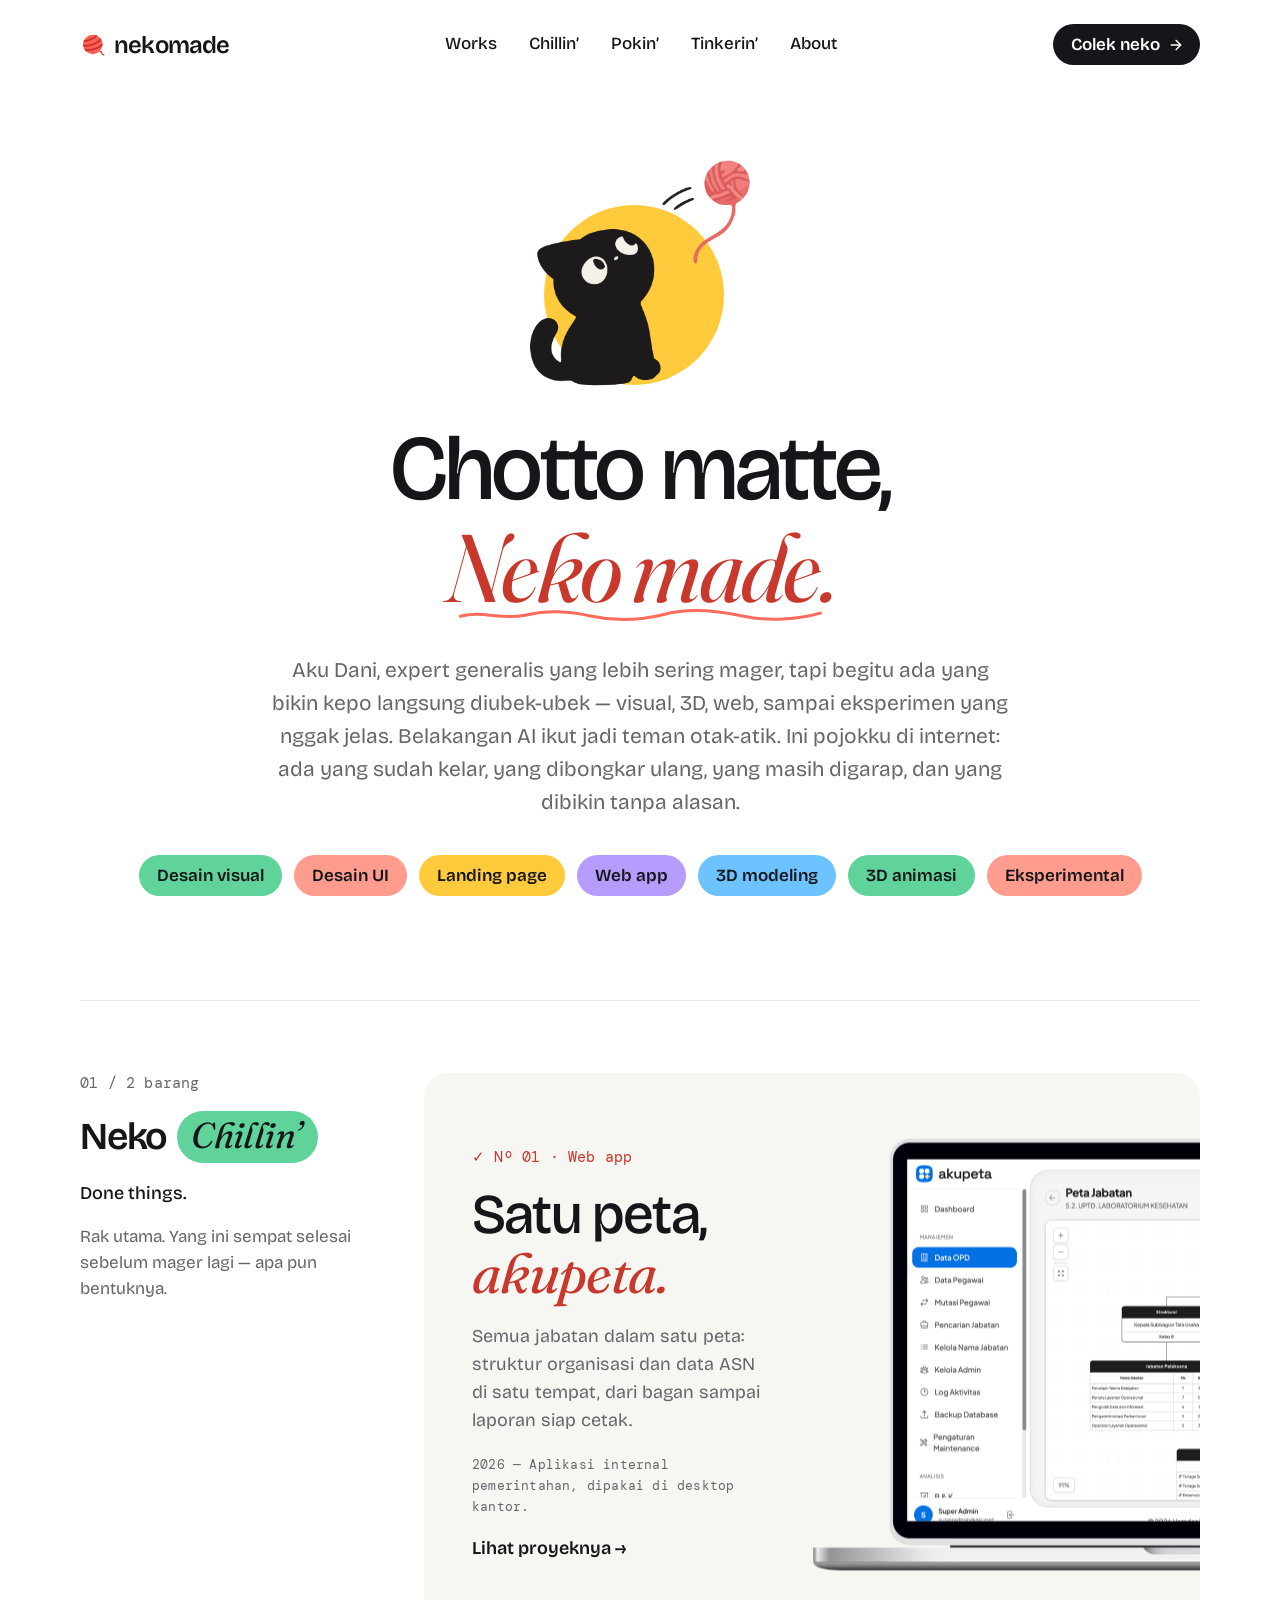
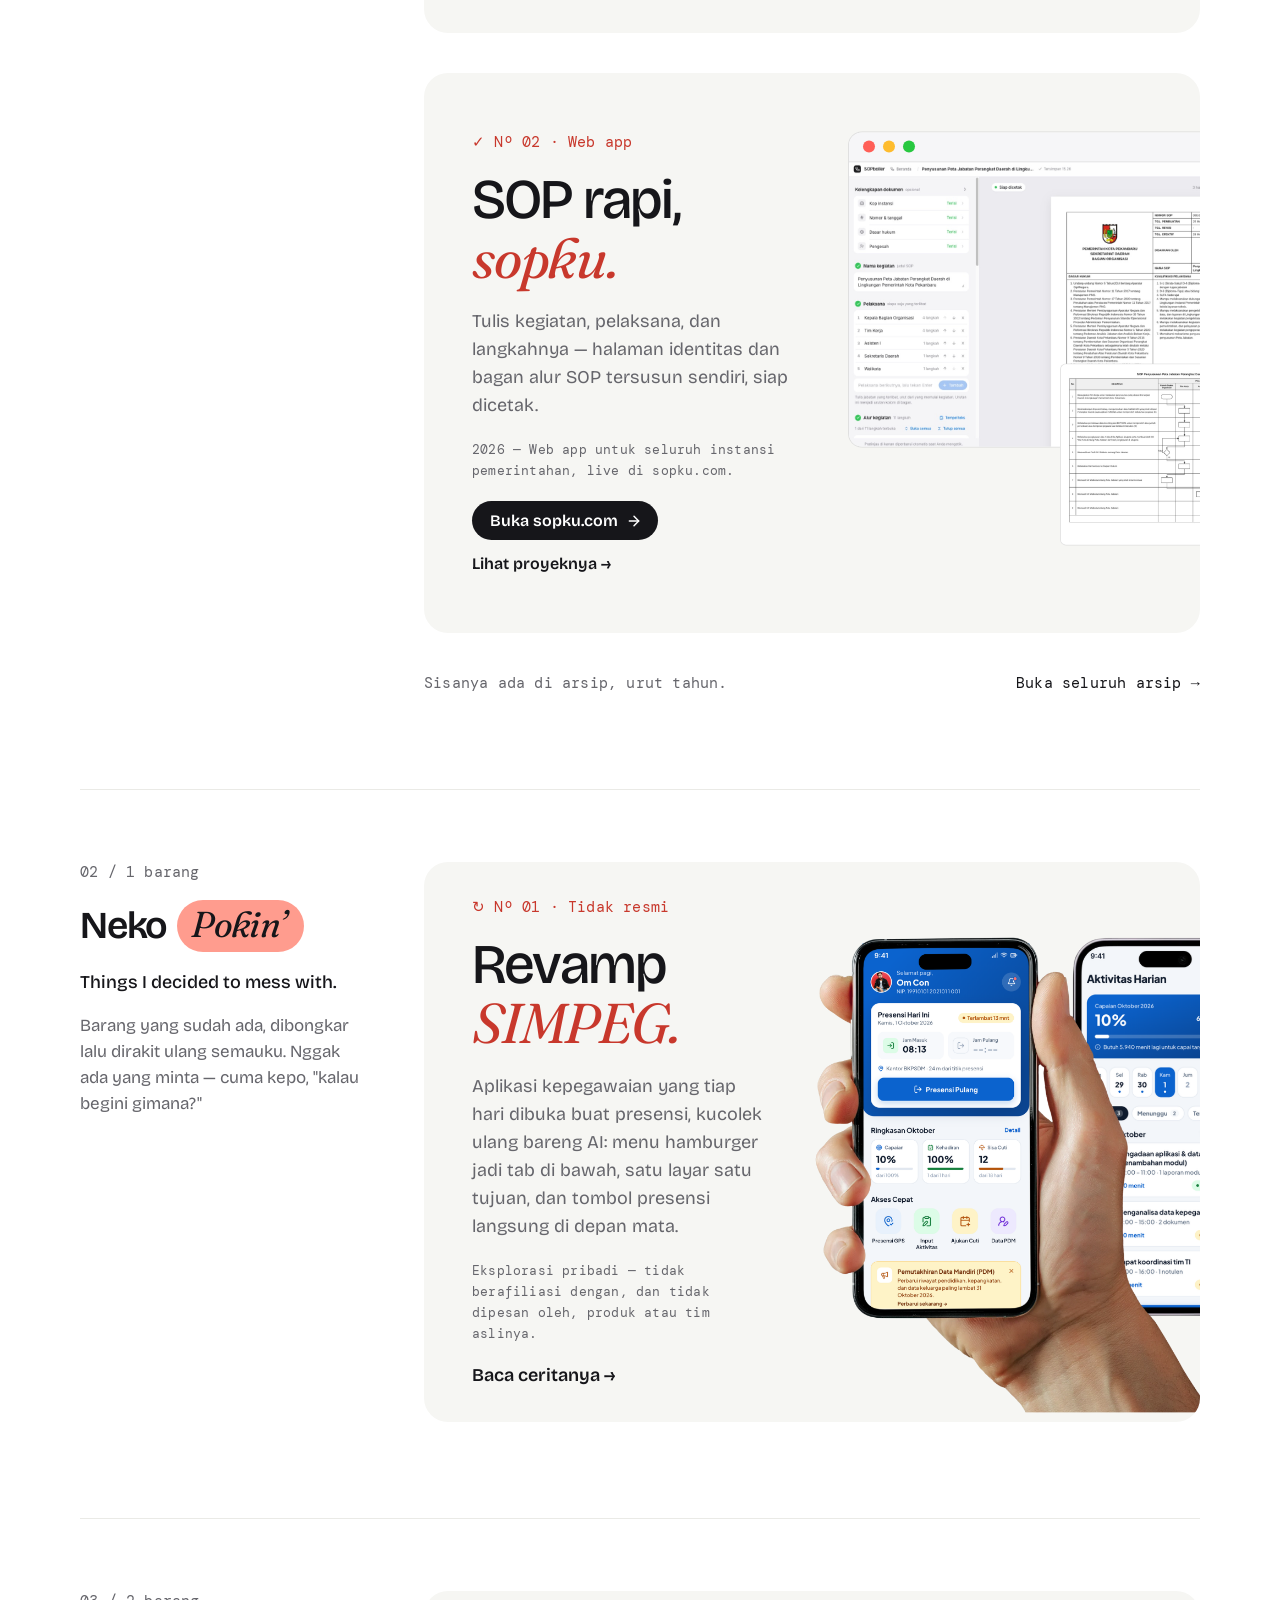
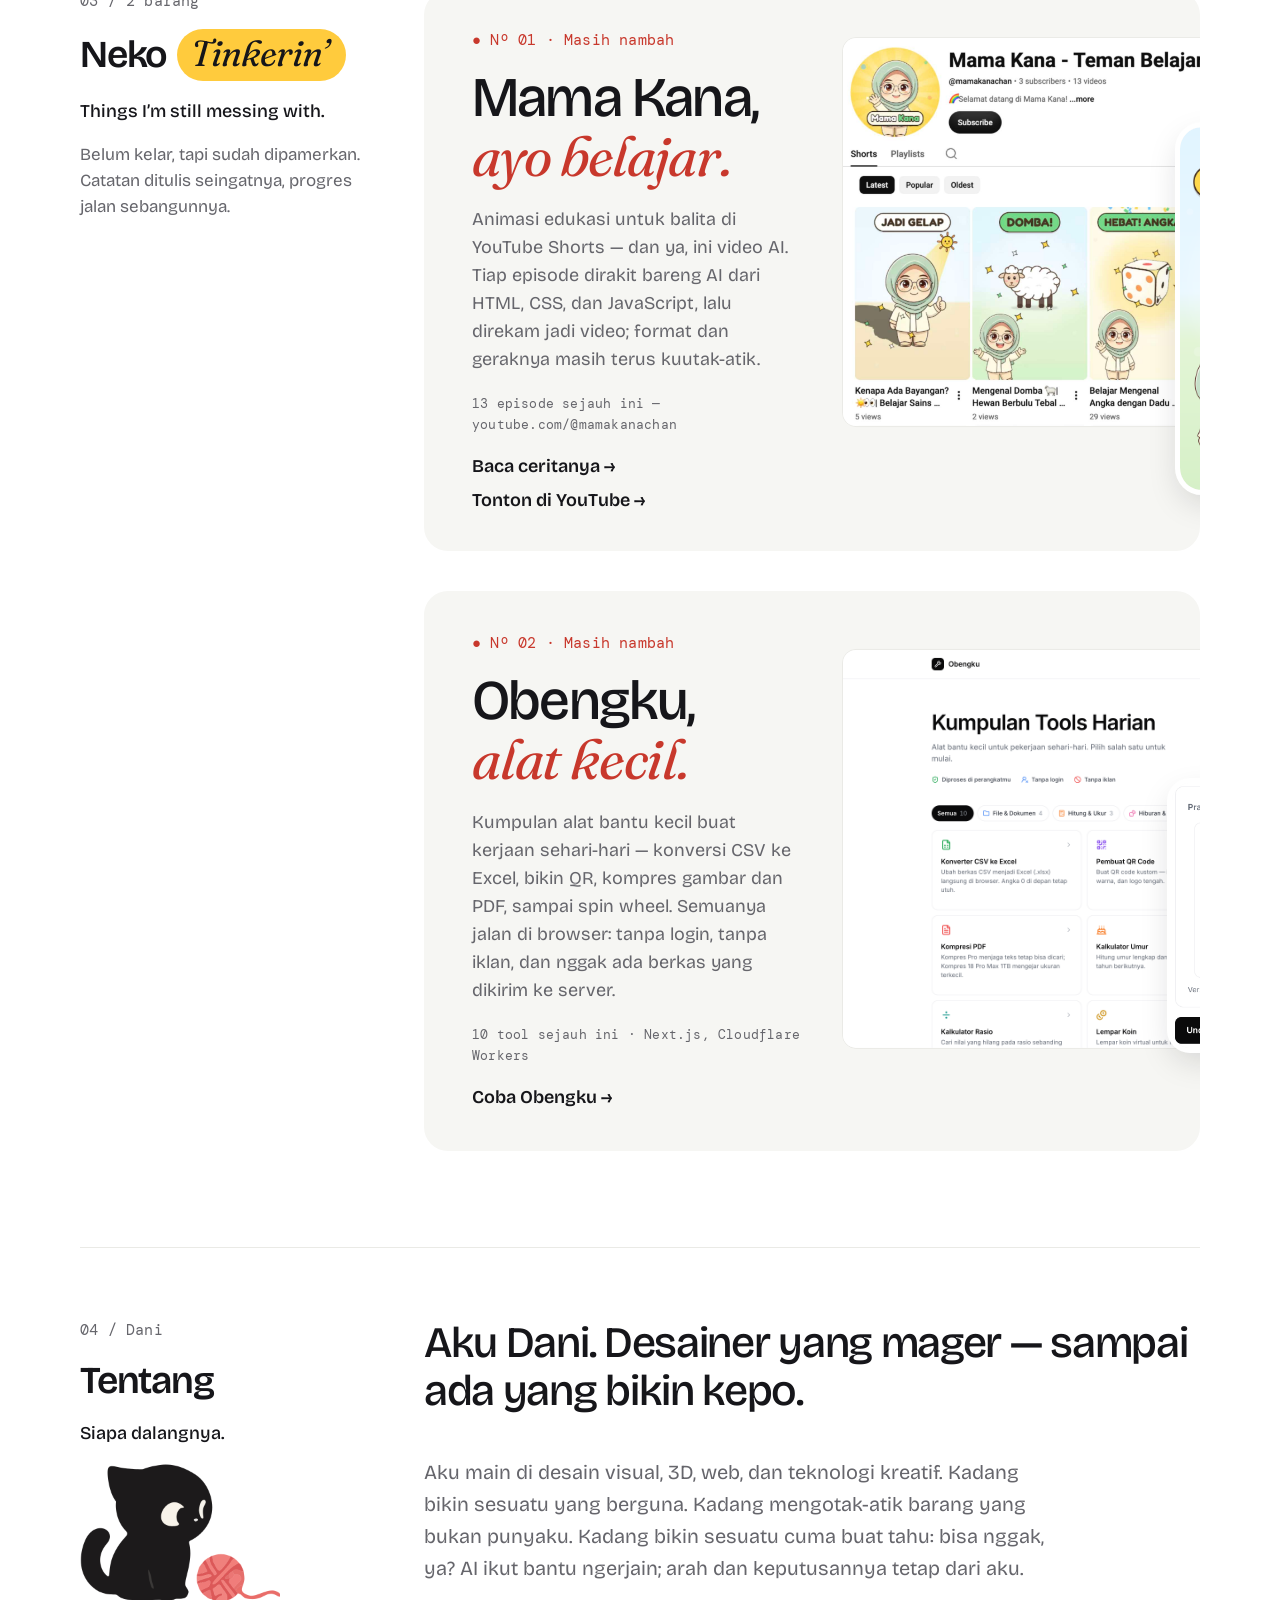
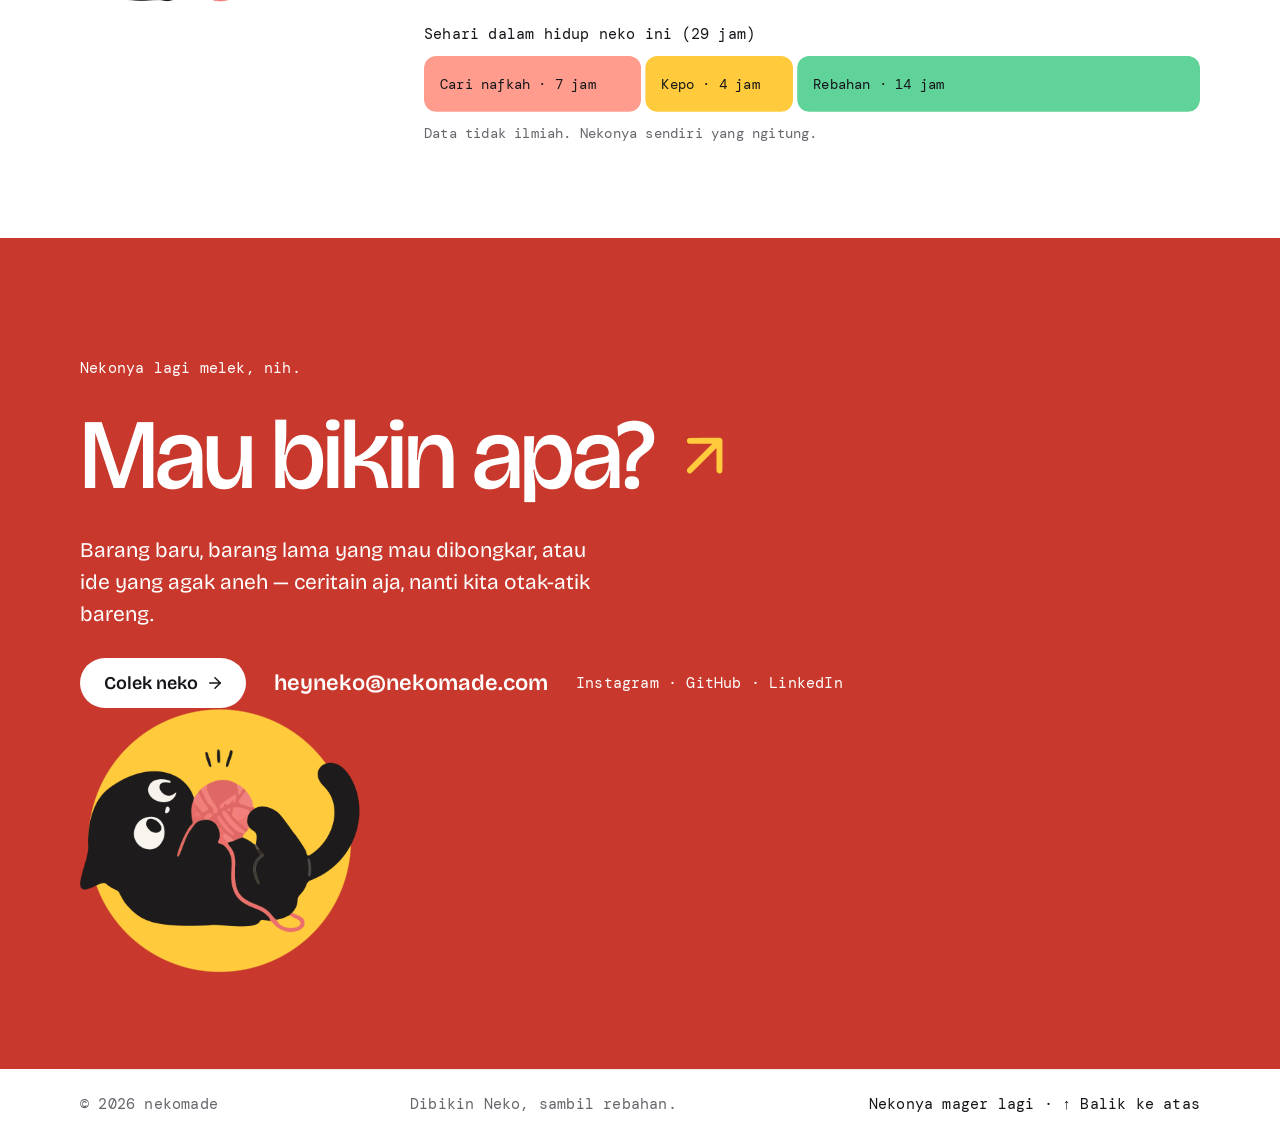
==== commit 1c59d48d: "chore: credit Neko instead of personal name in footer" ====
--- a/index.html
+++ b/index.html
@@ -363,7 +363,7 @@
     <footer class="footer">
       <div class="footer__inner">
         <p>© 2026 nekomade</p>
-        <p>Dibikin Dani, sambil rebahan.</p>
+        <p>Dibikin Neko, sambil rebahan.</p>
         <p class="footer__right">Nekonya mager lagi · <a href="#top">↑ Balik ke atas</a></p>
       </div>
     </footer>
--- a/assets/css/styles.css
+++ b/assets/css/styles.css
@@ -5540,3 +5540,84 @@
     height: auto;
   }
 }
+
+/* Truescale story */
+
+.story-hero--truescale .story-hero__panel {
+  max-height: 640px;
+  padding: 56px 80px 0;
+  background: #f3f0e9;
+}
+
+.story-hero--truescale .story-hero__panel img {
+  max-width: none;
+  border: 1px solid #e2dccf;
+  border-bottom: 0;
+  border-radius: 14px 14px 0 0;
+}
+
+@media (max-width: 860px) {
+  .story-hero--truescale .story-hero__panel {
+    padding: 32px 32px 0;
+  }
+}
+
+/* Truescale rack panel: browser window + phone */
+
+.panel__visual--truescale {
+  --win-x: 40px;
+  --win-y: 43px;
+  --win-w: 680px;
+  --win-h: 474px;
+}
+
+.panel__visual--truescale .sopku-win img {
+  object-fit: cover;
+  object-position: left top;
+}
+
+.ts-phone {
+  position: absolute;
+  top: 96px;
+  left: 636px;
+  width: 196px;
+  height: 425px;
+  overflow: hidden;
+  border: 6px solid #1e1c19;
+  border-radius: 28px;
+  background: #fff;
+}
+
+.panel__visual--truescale .ts-phone img {
+  inset: 0;
+  width: 100%;
+  height: 100%;
+  object-fit: cover;
+}
+
+.story-cta {
+  display: flex;
+  flex-wrap: wrap;
+  align-items: center;
+  gap: 16px 24px;
+  max-width: 1440px;
+  margin: 0 auto;
+  padding: 32px var(--gutter) 64px;
+}
+
+.story-cta .panel__btn {
+  padding: 14px 22px 14px 24px;
+  font-size: 18px;
+}
+
+.story-cta .panel__btn svg {
+  width: 18px;
+  height: 18px;
+}
+
+.story-cta__note {
+  color: var(--gray);
+  font-family: var(--mono);
+  font-size: 15px;
+  letter-spacing: 0.2px;
+}
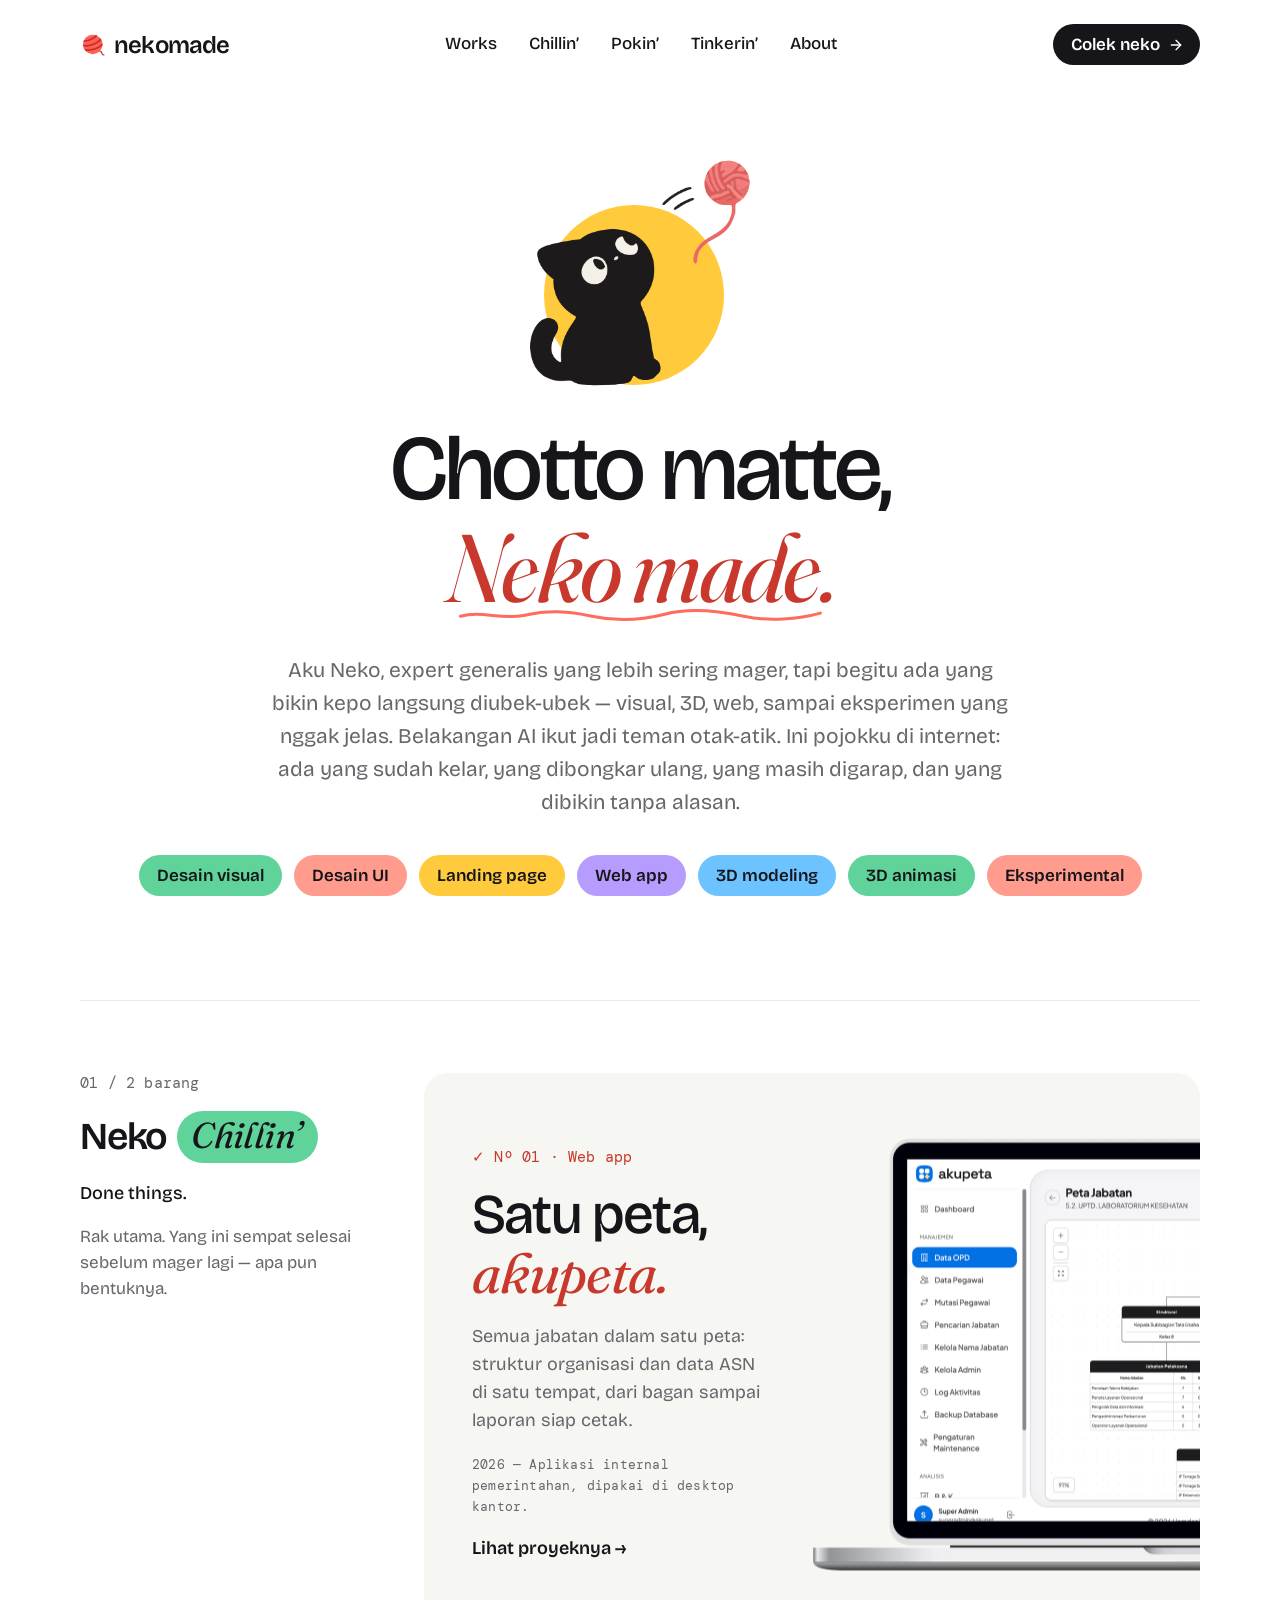
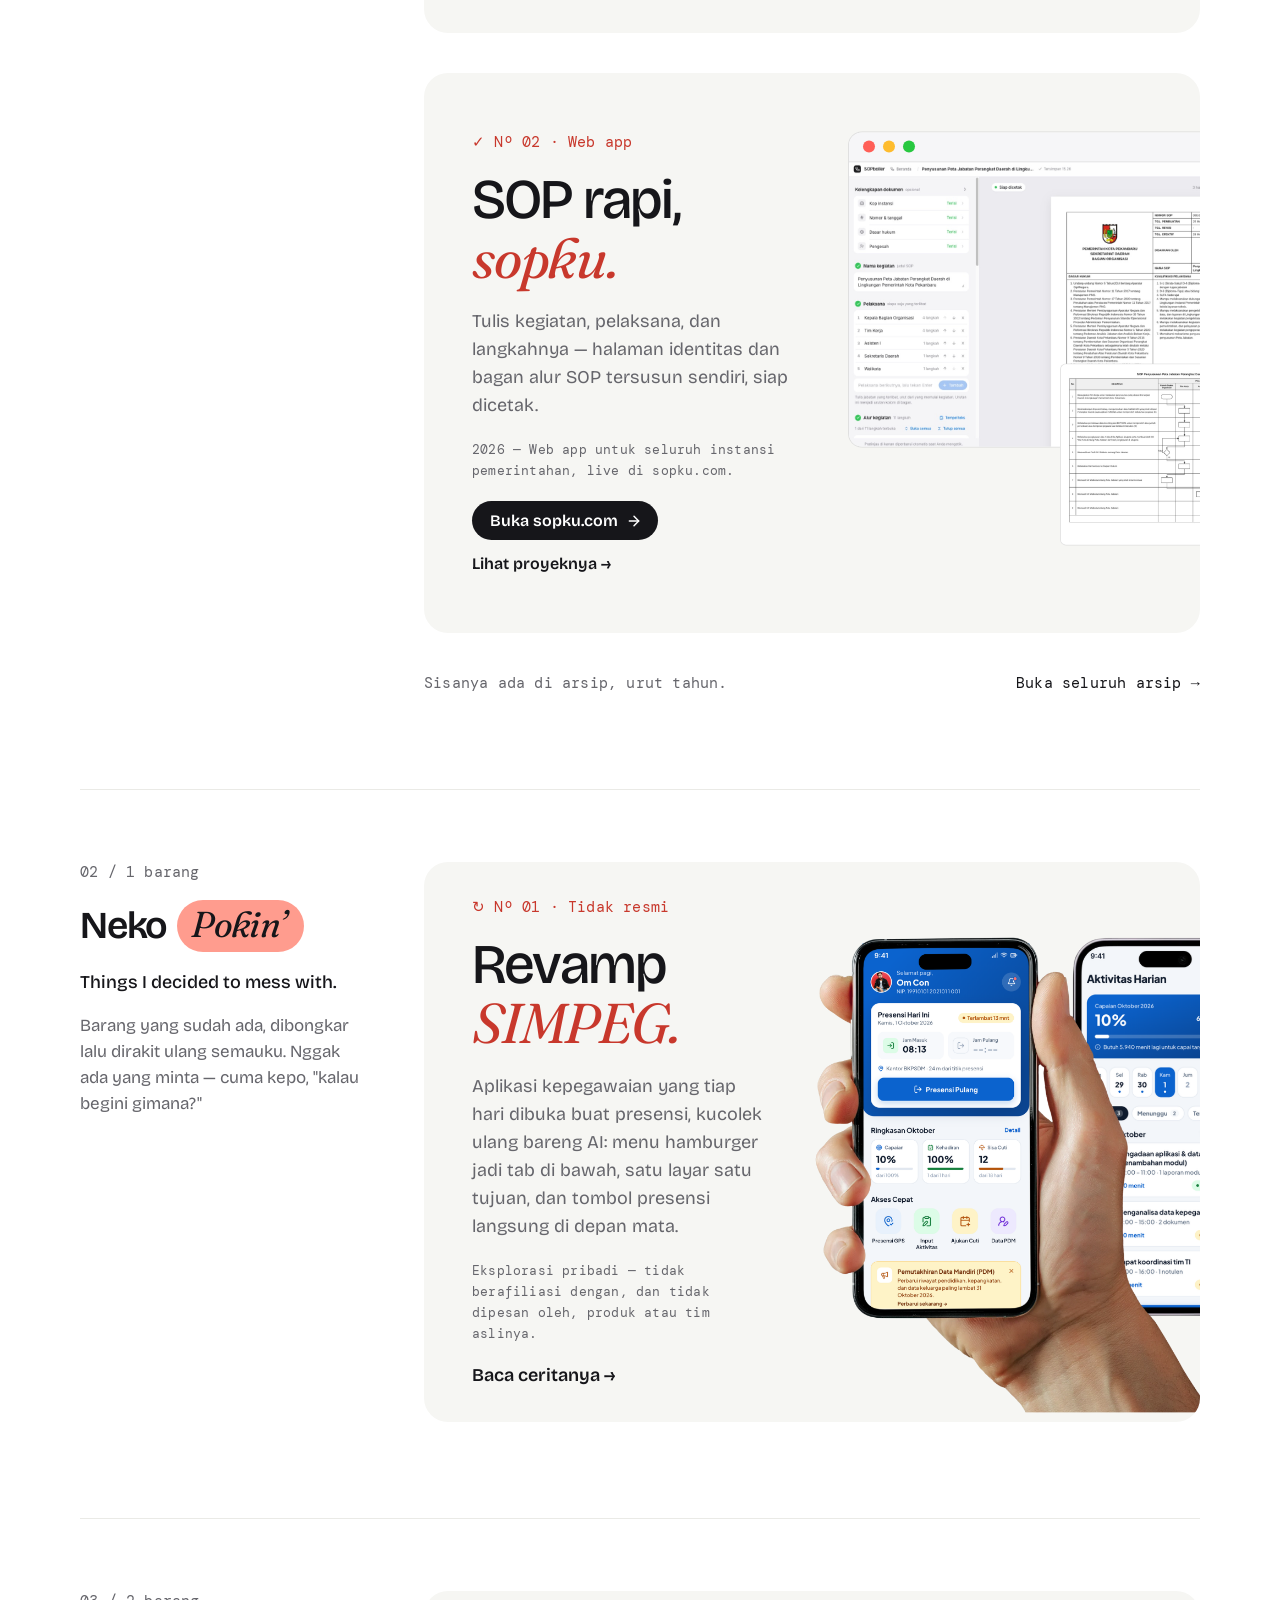
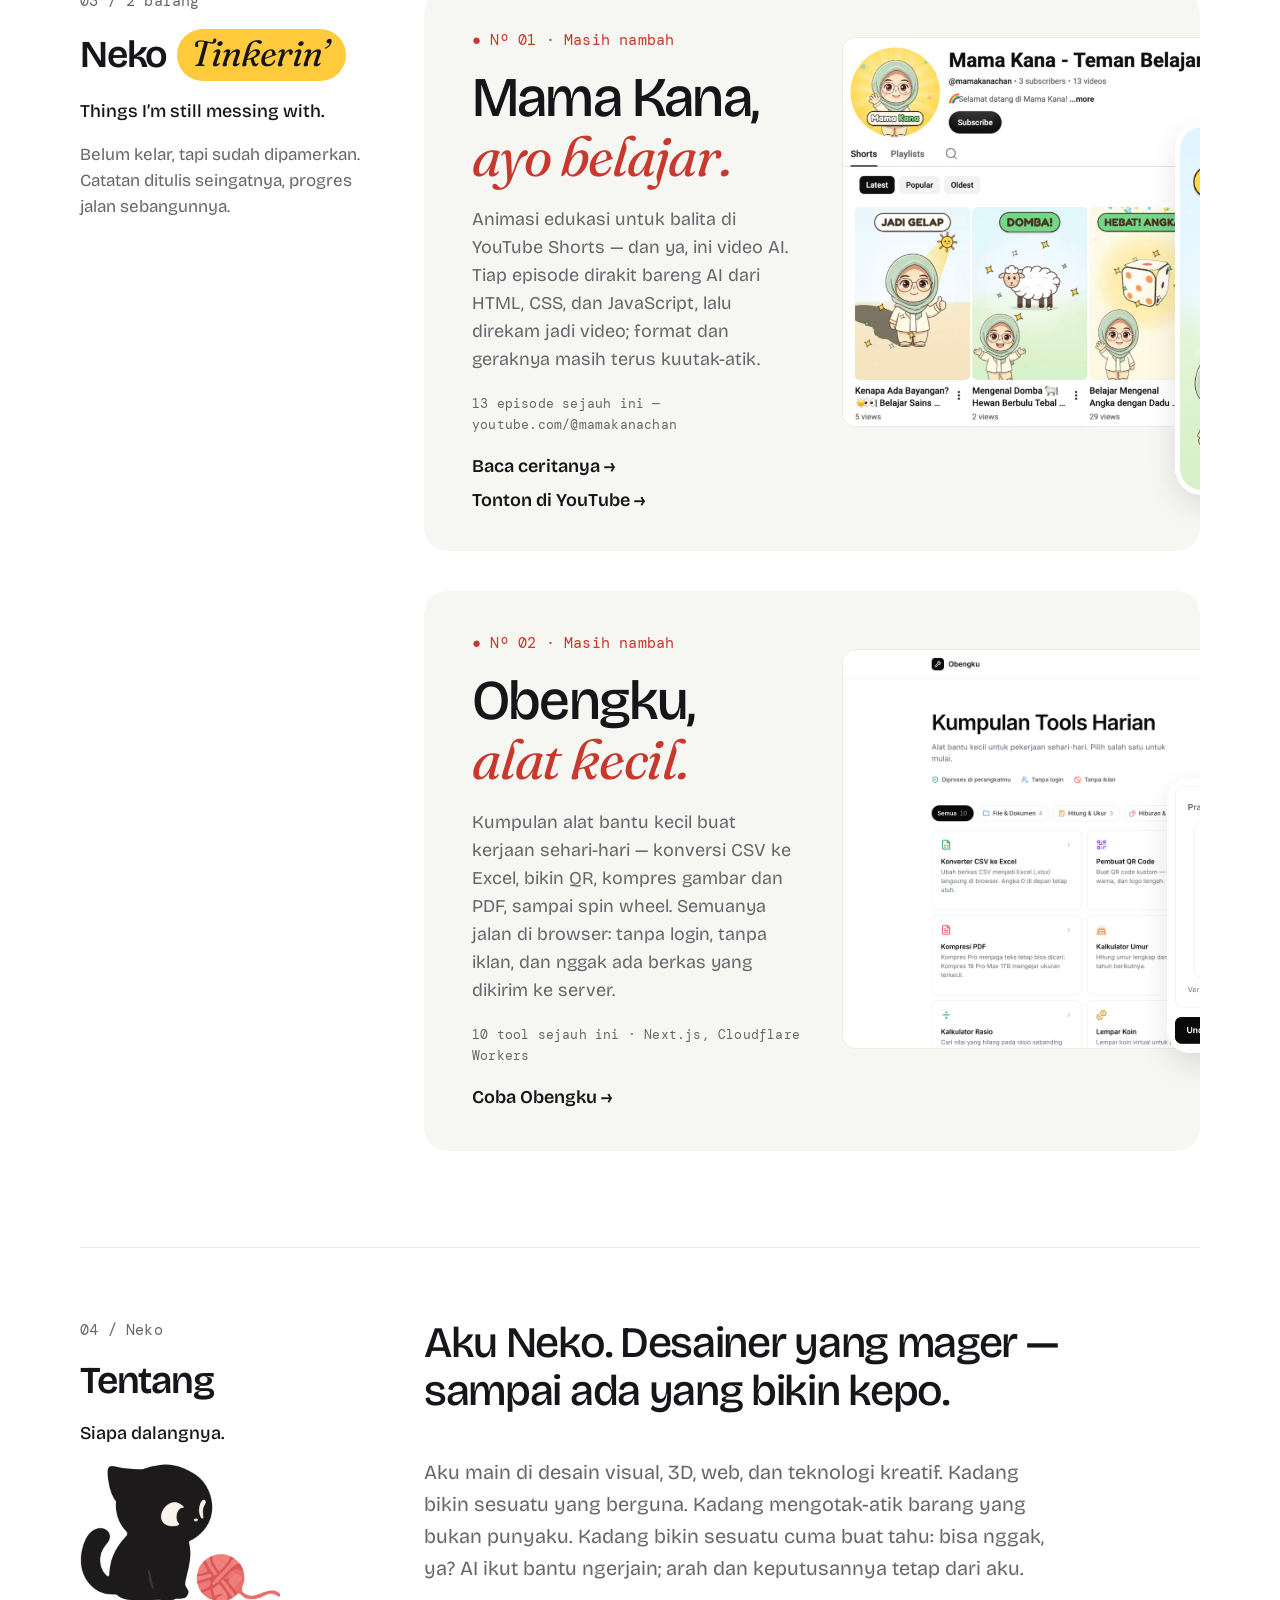
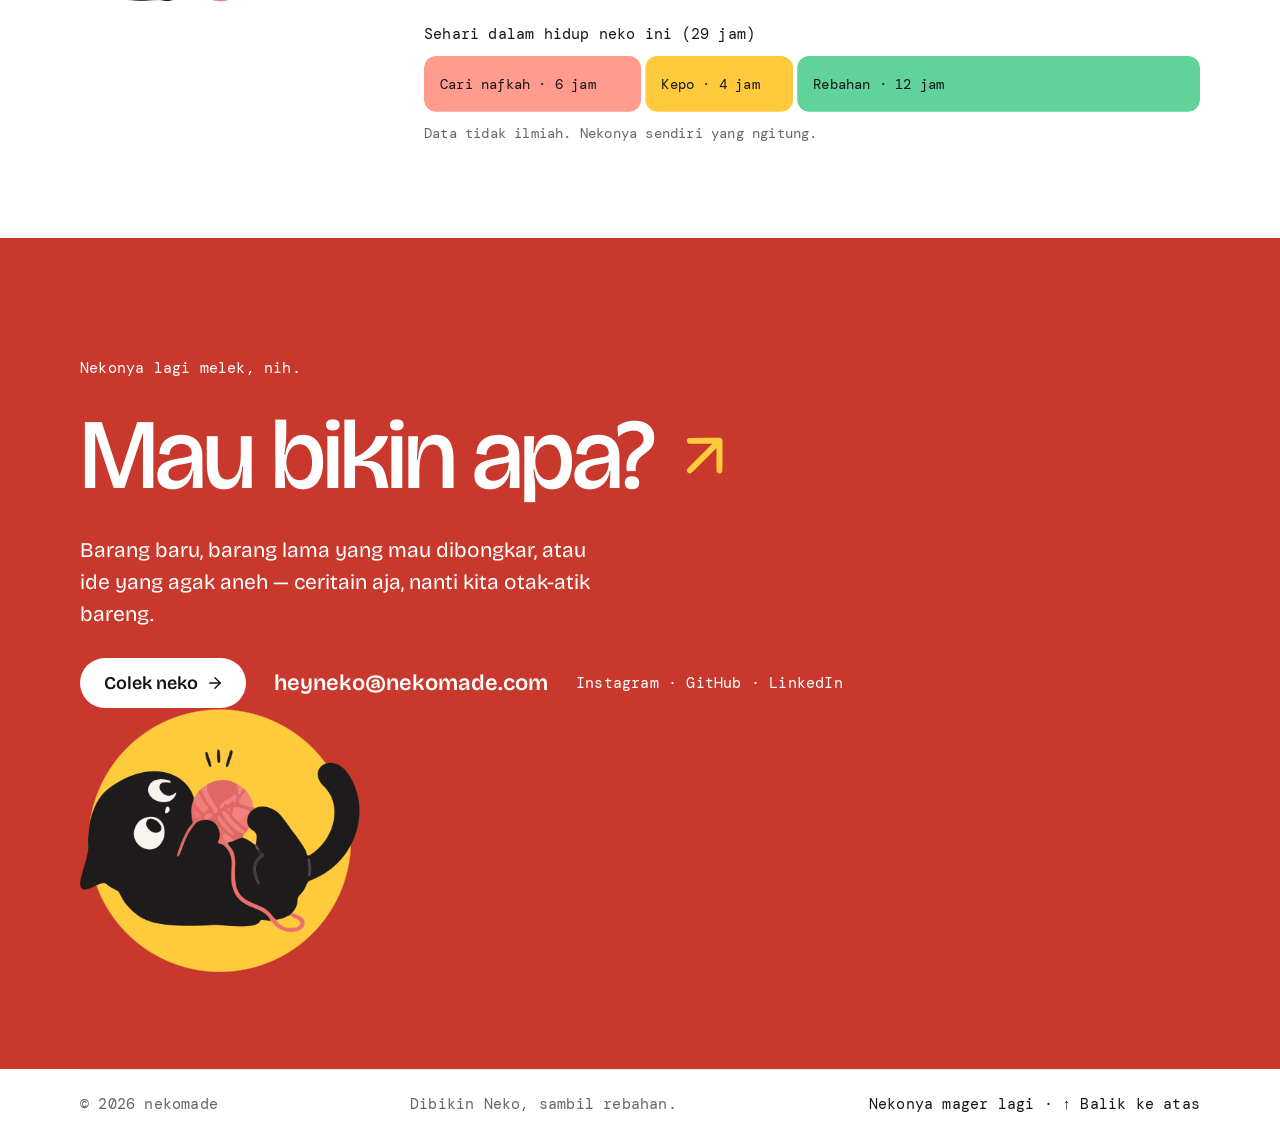
==== commit 0d7c6b7b: "chore: replace personal name with Neko across pages, rename photo to neko.jpg" ====
--- a/index.html
+++ b/index.html
@@ -6,7 +6,7 @@
     <title>nekomade — Chotto matte, Neko made.</title>
     <meta
       name="description"
-      content="Pojok Dani di internet: barang yang sudah kelar, yang dibongkar ulang, yang masih digarap, dan yang dibikin tanpa alasan."
+      content="Pojok Neko di internet: barang yang sudah kelar, yang dibongkar ulang, yang masih digarap, dan yang dibikin tanpa alasan."
     />
     <link rel="preconnect" href="https://fonts.googleapis.com" />
     <link rel="preconnect" href="https://fonts.gstatic.com" crossorigin />
@@ -70,7 +70,7 @@
           <span class="headline__serif">Neko made.</span>
         </h1>
         <p class="hero__intro">
-          Aku Dani, expert generalis yang lebih sering mager, tapi begitu ada yang bikin kepo
+          Aku Neko, expert generalis yang lebih sering mager, tapi begitu ada yang bikin kepo
           langsung diubek-ubek — visual, 3D, web, sampai eksperimen yang nggak jelas. Belakangan AI
           ikut jadi teman otak-atik. Ini pojokku di internet: ada yang sudah kelar, yang dibongkar
           ulang, yang masih digarap, dan yang dibikin tanpa alasan.
@@ -293,7 +293,7 @@
       <section class="section" id="tentang">
         <div class="row">
           <div class="rail">
-            <p class="rail__no">04 / Dani</p>
+            <p class="rail__no">04 / Neko</p>
             <h2 class="rail__title">Tentang</h2>
             <p class="rail__tagline">Siapa dalangnya.</p>
             <div class="rail__illo" aria-hidden="true">
@@ -301,7 +301,7 @@
             </div>
           </div>
           <div class="content">
-            <p class="about__lead">Aku Dani. Desainer yang mager — sampai ada yang bikin kepo.</p>
+            <p class="about__lead">Aku Neko. Desainer yang mager — sampai ada yang bikin kepo.</p>
             <p class="about__text">
               Aku main di desain visual, 3D, web, dan teknologi kreatif. Kadang bikin sesuatu yang
               berguna. Kadang mengotak-atik barang yang bukan punyaku. Kadang bikin sesuatu cuma
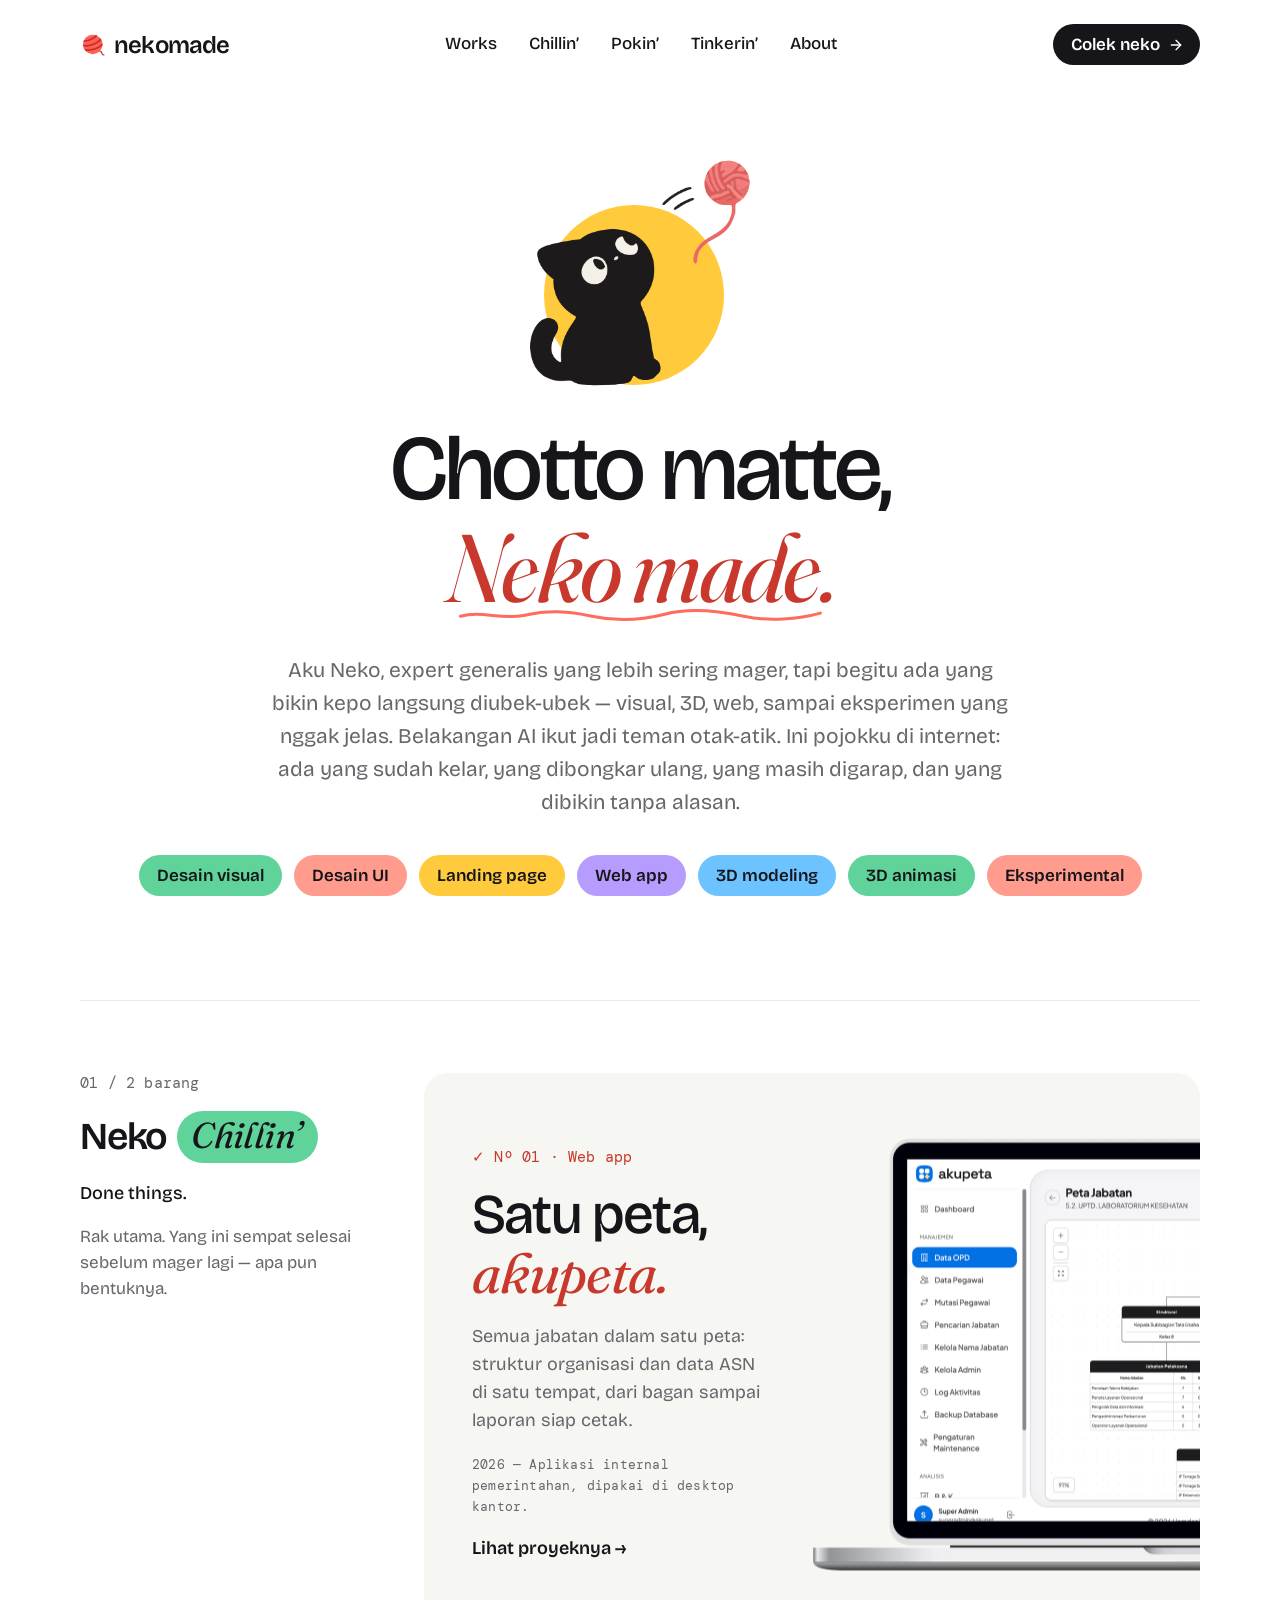
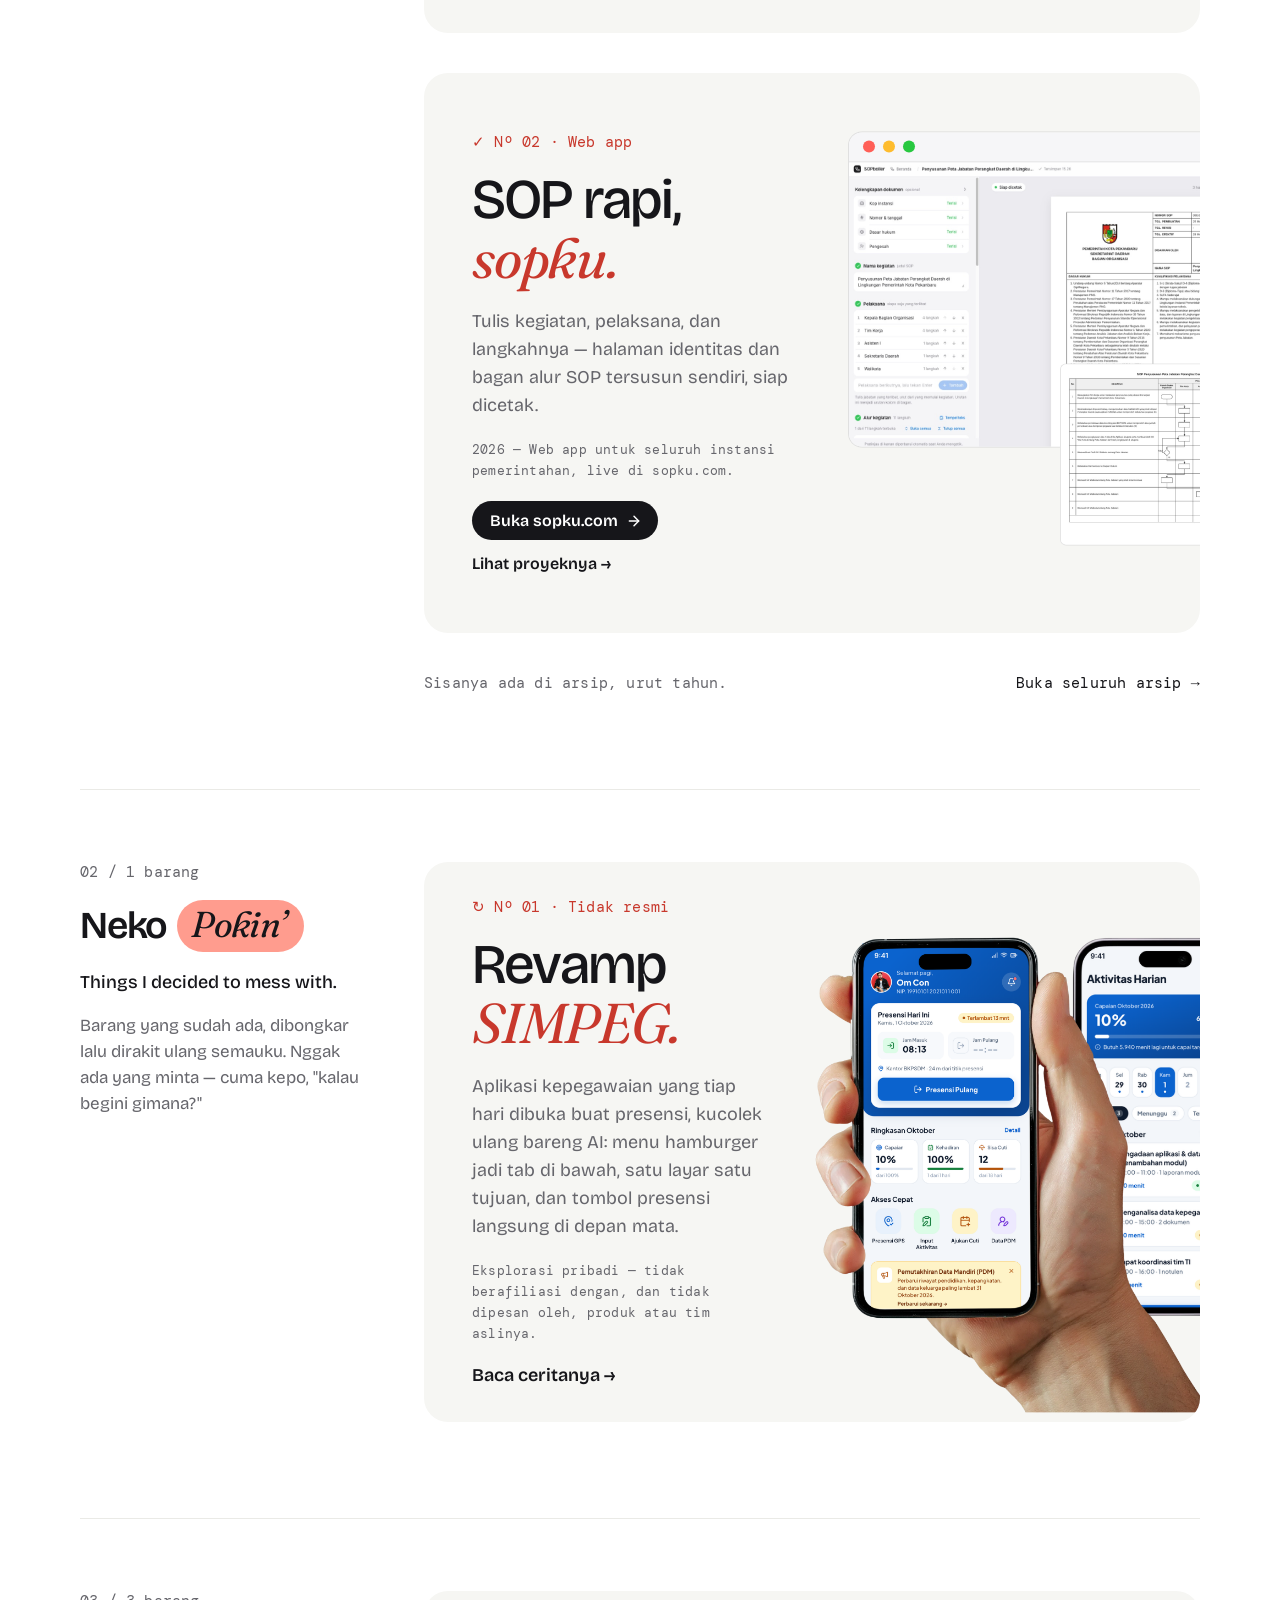
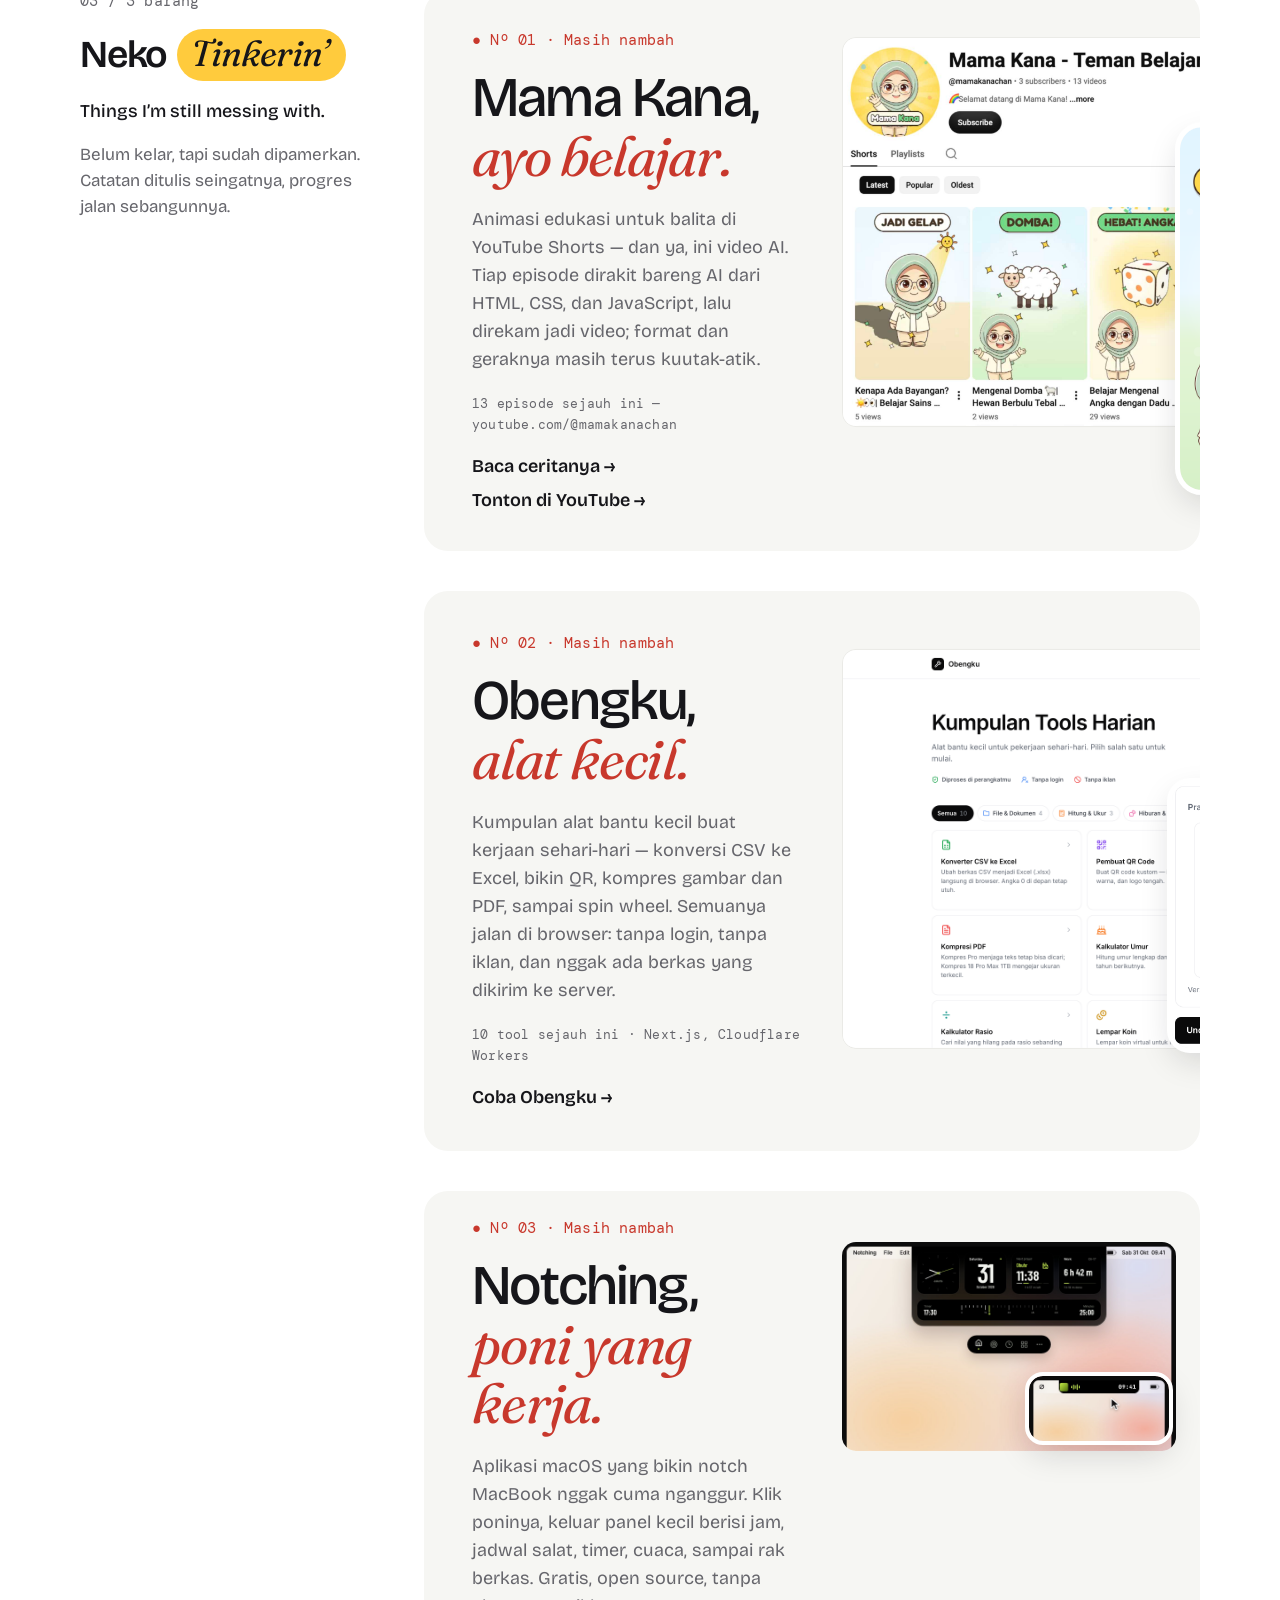
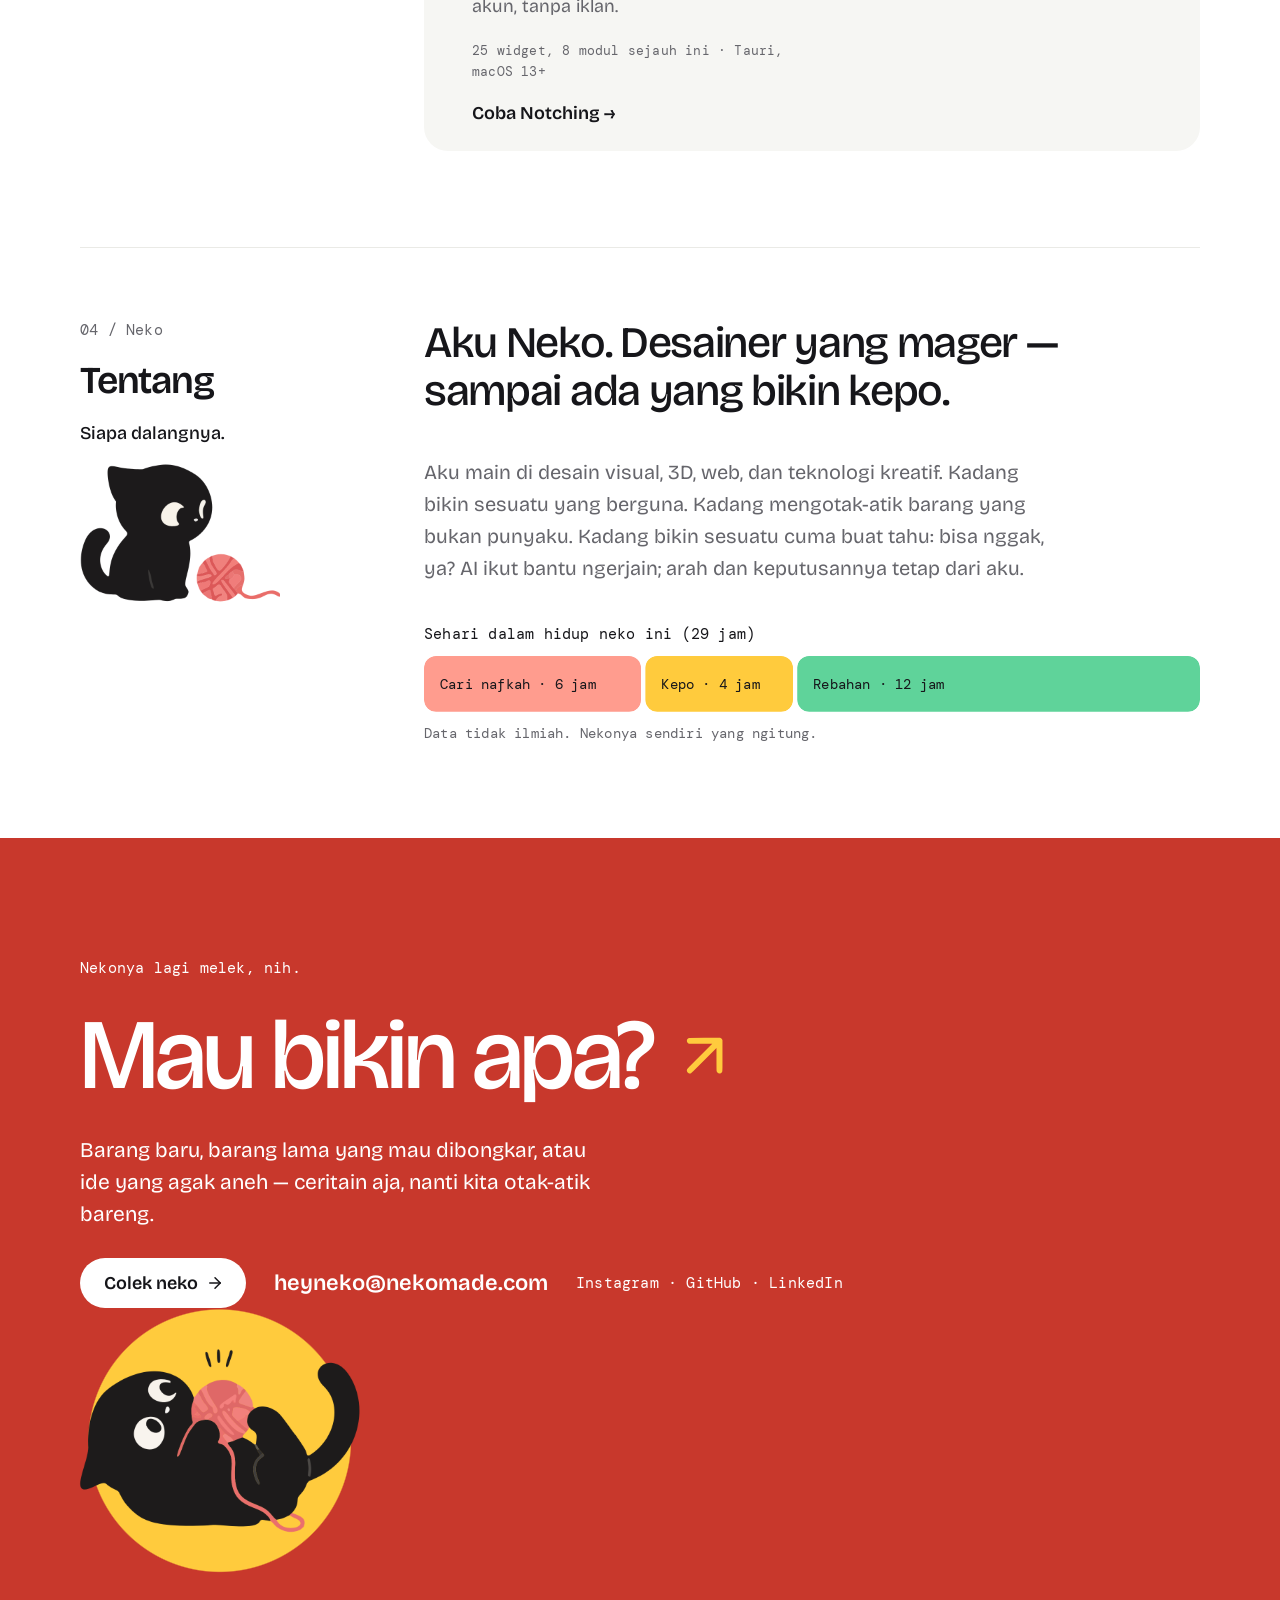
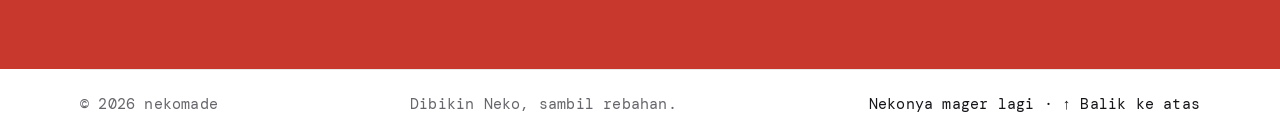
==== commit 5724e9aa: "feat: add Notching card to Home, Tinkerin' and Works Notching has no case study page; every card lin" ====
--- a/index.html
+++ b/index.html
@@ -218,7 +218,7 @@
       <section class="section" id="tinkerin">
         <div class="row">
           <div class="rail">
-            <p class="rail__no">03 / 2 barang</p>
+            <p class="rail__no">03 / 3 barang</p>
             <h2 class="rail__title">Neko <em class="title-pill title-pill--warm">Tinkerin’</em></h2>
             <p class="rail__tagline">Things I’m still messing with.</p>
             <p class="rail__desc">
@@ -284,6 +284,39 @@
                   width="660"
                   height="875"
                 />
+              </div>
+            </article>
+            <article class="panel panel--wide-copy">
+              <div class="panel__copy">
+                <p class="panel__tag">● Nº 03 · Masih nambah</p>
+                <h3 class="panel__title">Notching, <em>poni yang kerja.</em></h3>
+                <p class="panel__desc">
+                  Aplikasi macOS yang bikin notch MacBook nggak cuma nganggur. Klik poninya, keluar panel
+                  kecil berisi jam, jadwal salat, timer, cuaca, sampai rak berkas. Gratis, open source,
+                  tanpa akun, tanpa iklan.
+                </p>
+                <p class="panel__note">25 widget, 8 modul sejauh ini · Tauri, macOS 13+</p>
+                <a class="panel__link" href="https://notching.web.id" target="_blank" rel="noopener noreferrer">Coba Notching →</a>
+              </div>
+              <div class="panel__visual panel__visual--notching">
+                <div class="notching__stage">
+                  <img
+                    class="notching__home"
+                    loading="lazy"
+                    src="assets/img/works/notching/notching-home.jpg"
+                    alt="Notch MacBook yang terbuka jadi panel Notching: jam, tanggal, jadwal salat, jam kerja, dan timer"
+                    width="1440"
+                    height="900"
+                  />
+                  <img
+                    class="notching__card"
+                    loading="lazy"
+                    src="assets/img/works/notching/notching-closed.jpg"
+                    alt="Notch MacBook dalam keadaan tertutup, menampilkan album art dan jam"
+                    width="640"
+                    height="300"
+                  />
+                </div>
               </div>
             </article>
           </div>
--- a/assets/css/styles.css
+++ b/assets/css/styles.css
@@ -720,6 +720,47 @@
   }
 }
 
+/* Notching: notch is centred, so the stage scales with the panel instead of bleeding */
+
+.notching__stage {
+  position: absolute;
+  top: 56px;
+  left: 0;
+  width: min(720px, 100% - 24px);
+  aspect-ratio: 16 / 10;
+}
+
+.panel__visual .notching__home {
+  inset: 0;
+  width: 100%;
+  height: 100%;
+  border-radius: 14px;
+}
+
+.panel__visual .notching__card {
+  top: 64%;
+  left: 56%;
+  width: 42%;
+  height: auto;
+  aspect-ratio: 640 / 300;
+  border-radius: 14px;
+  outline: 4px solid #fff;
+  box-shadow: 0 12px 32px #16161a26;
+}
+
+@media (max-width: 860px) {
+  .panel .panel__visual--notching {
+    height: auto;
+    padding-bottom: 32px;
+  }
+
+  .notching__stage {
+    position: relative;
+    top: 0;
+    width: min(560px, 100% - 24px);
+  }
+}
+
 /* Playin' tiles */
 
 .tiles {
--- a/assets/css/motion.css
+++ b/assets/css/motion.css
@@ -110,7 +110,8 @@
   animation: float 5s ease-in-out infinite;
 }
 
-.motion .obengku__card {
+.motion .obengku__card,
+.motion .notching__card {
   animation: float 5s ease-in-out infinite;
 }
 
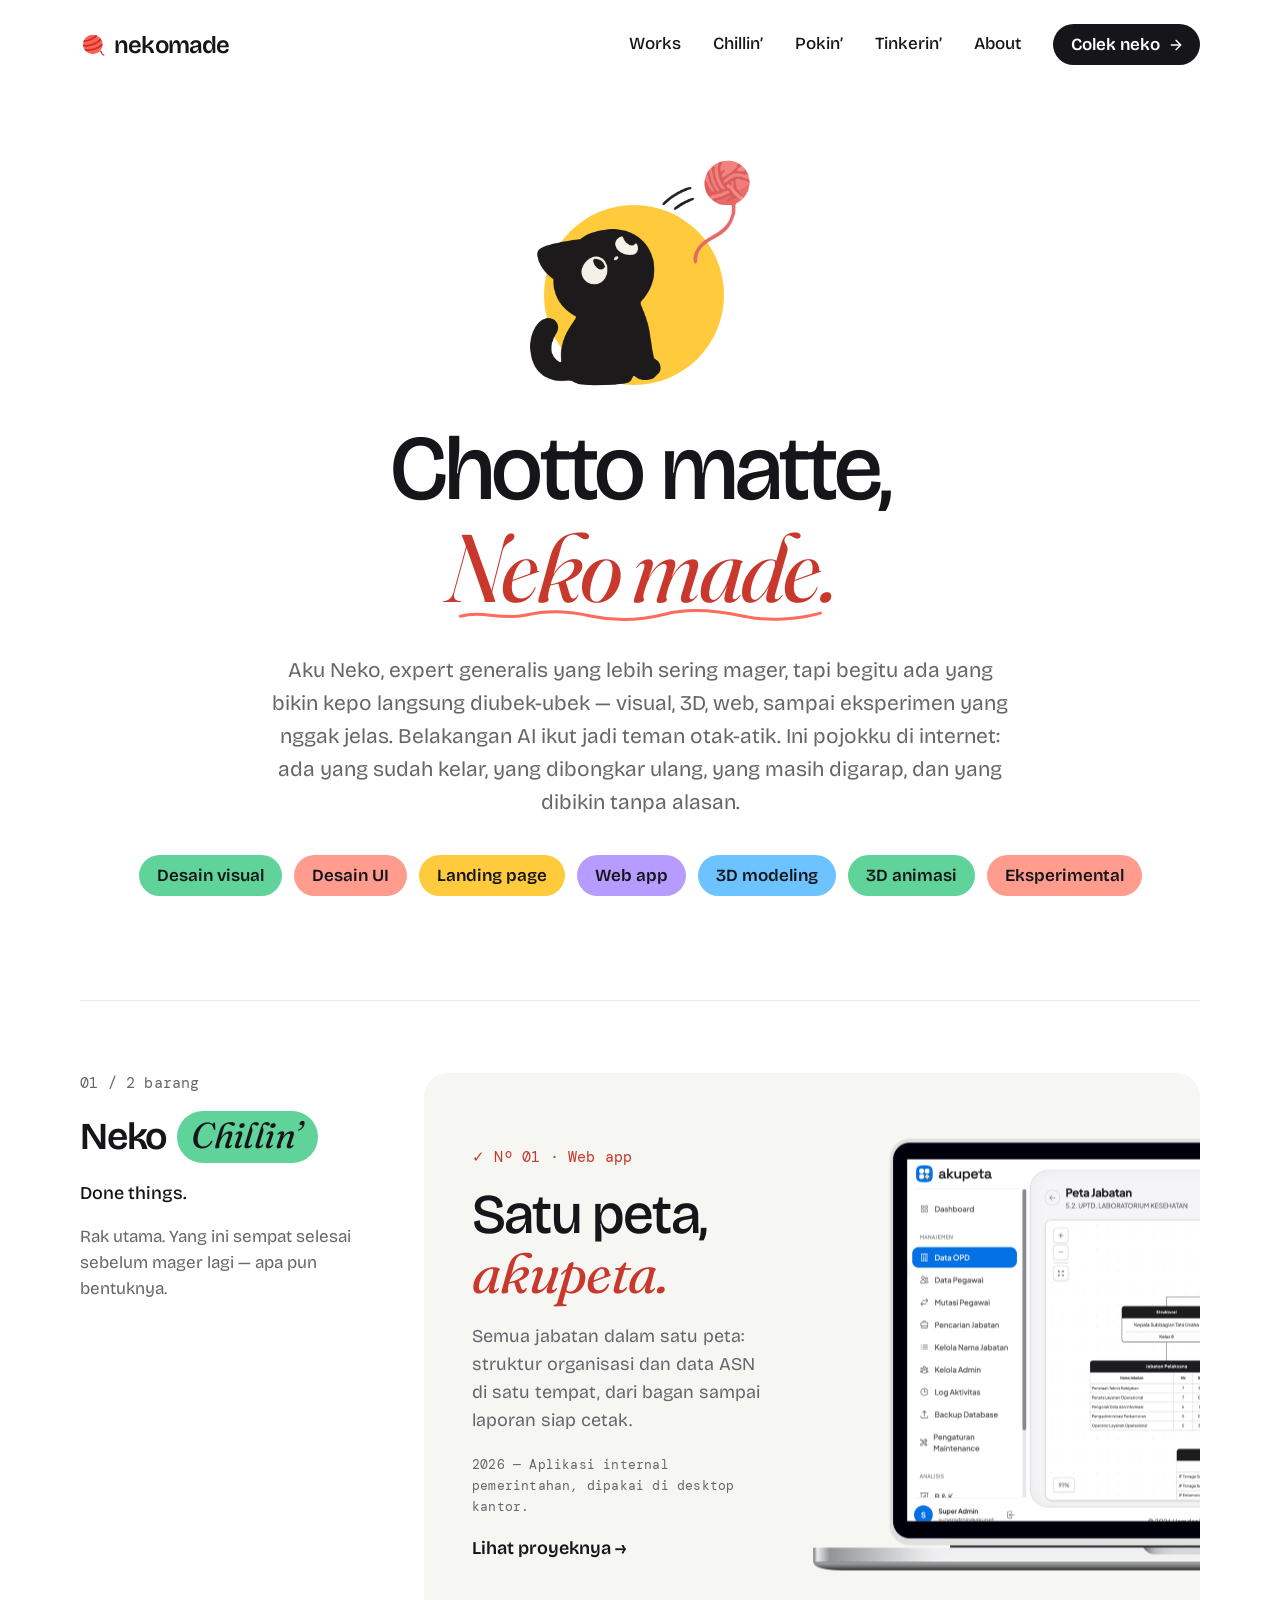
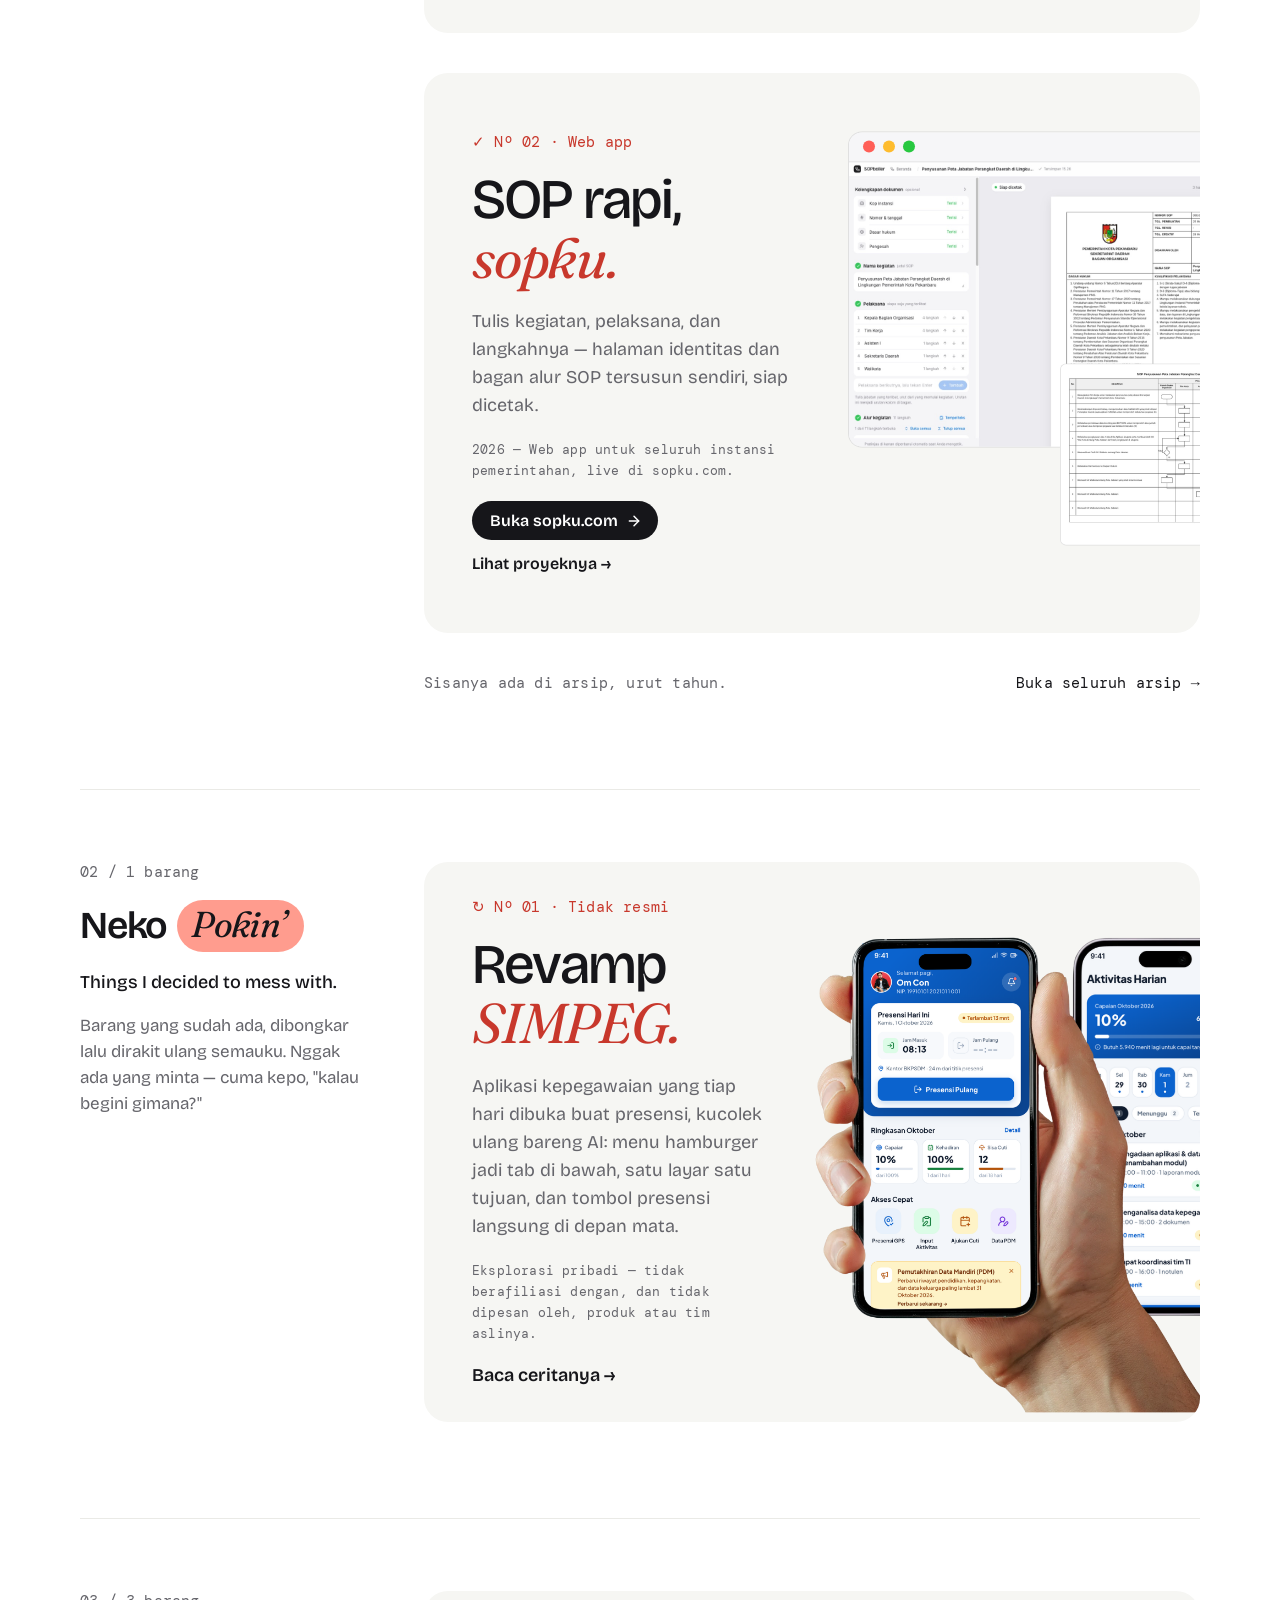
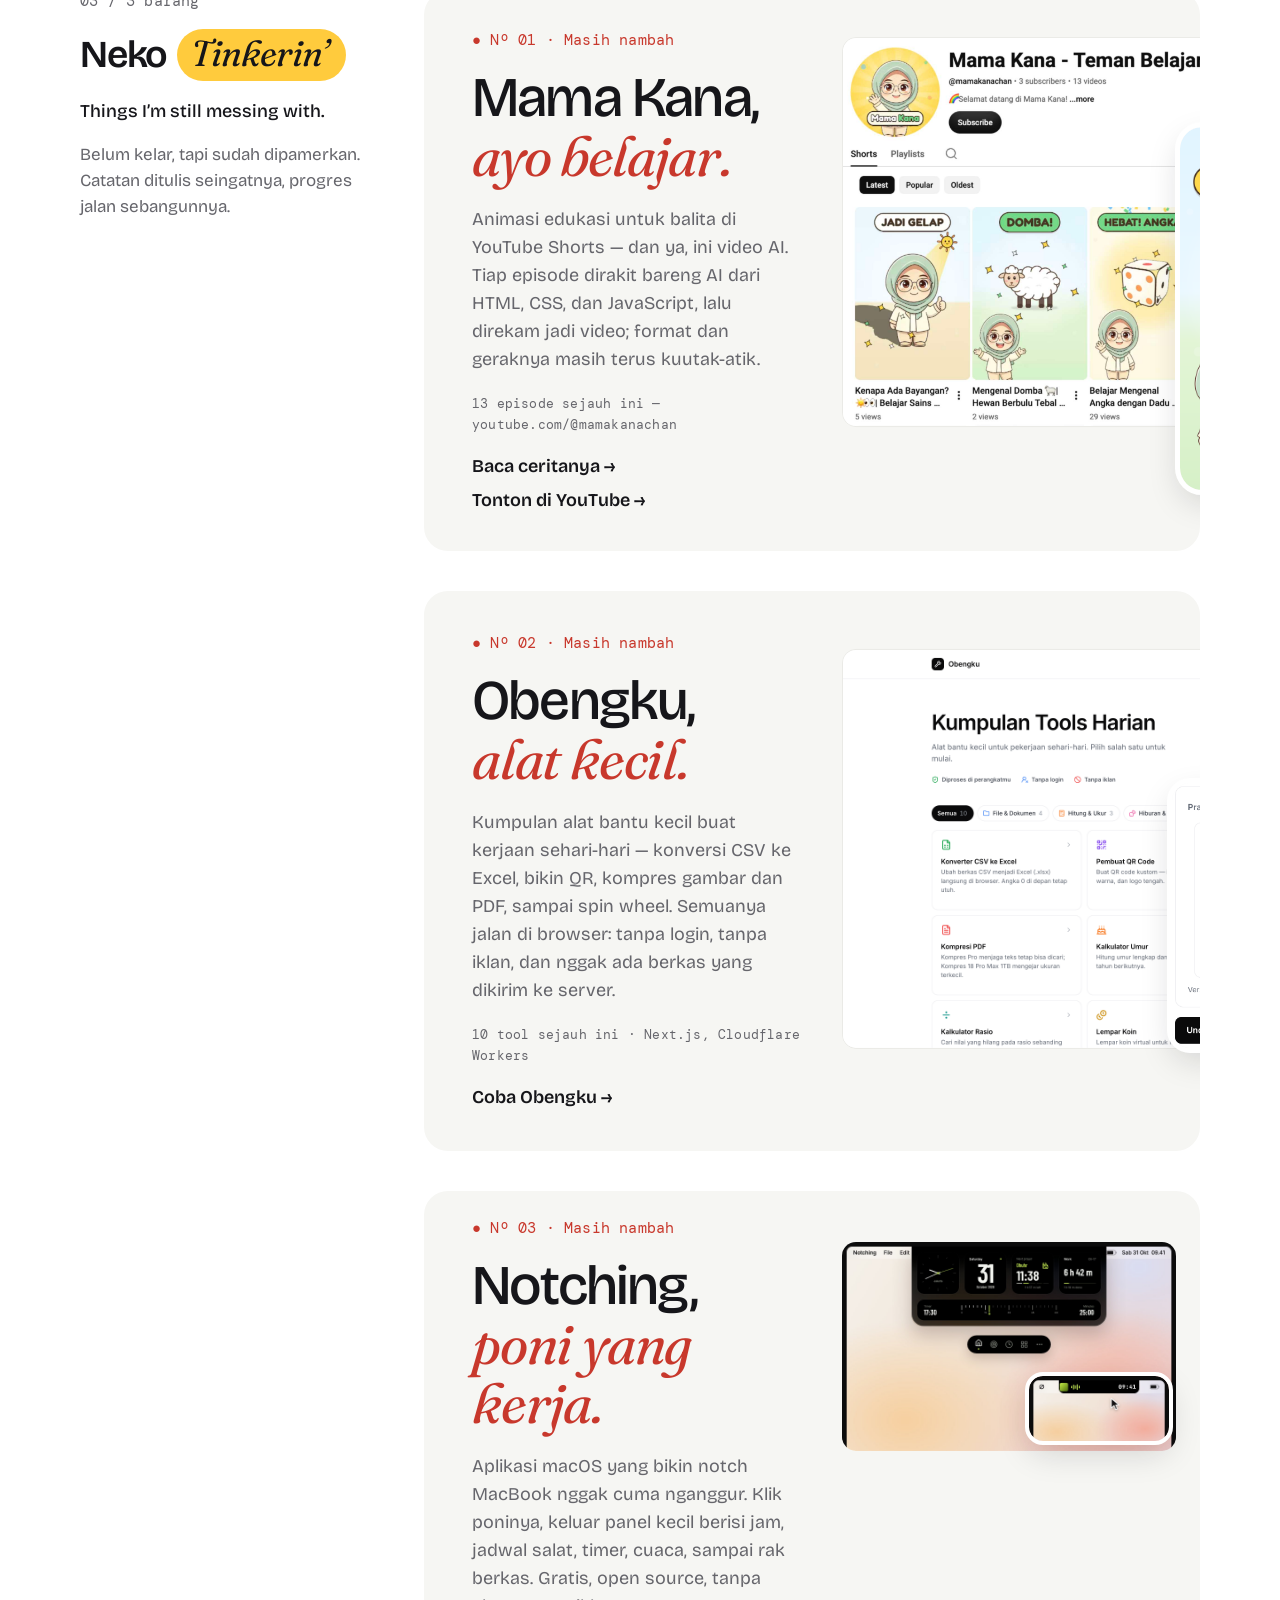
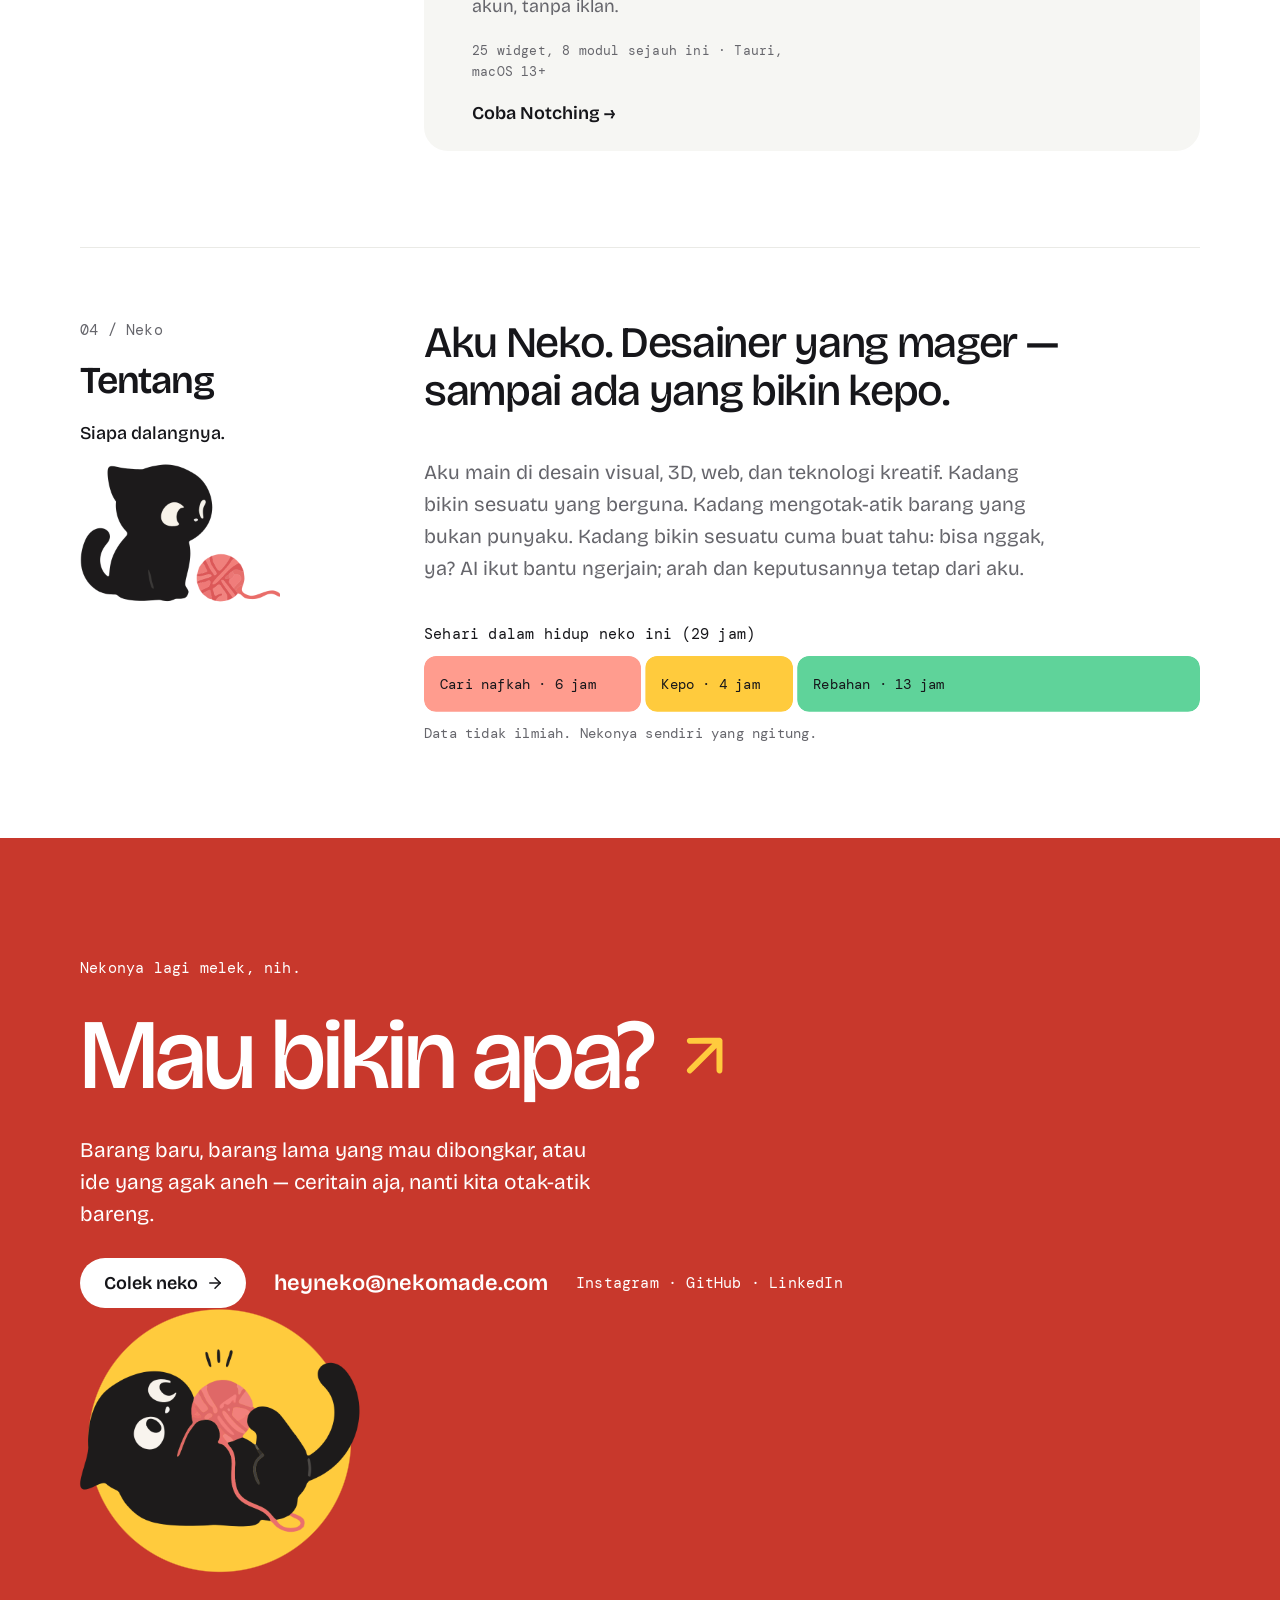
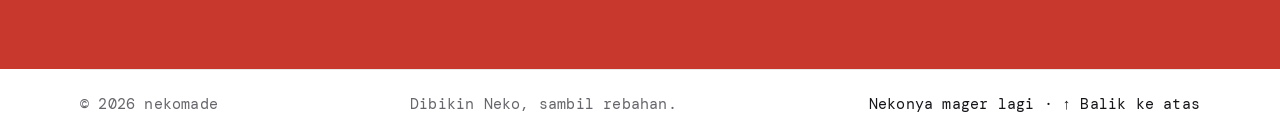
==== commit cf67d83d: "feat: turn the header into a floating island The header is a full-width bar at the top and floats as" ====
--- a/index.html
+++ b/index.html
@@ -17,46 +17,56 @@
     <link rel="stylesheet" href="assets/css/styles.css" />
     <link rel="stylesheet" href="assets/css/motion.css" />
     <script src="assets/js/motion.js"></script>
+    <script src="assets/js/header.js" defer></script>
   </head>
   <body id="top">
     <header class="header">
-      <a class="brand" href="#top">
-        <svg class="brand__icon" viewBox="0 0 26 26" width="26" height="26" aria-hidden="true">
-          <path
-            transform="translate(19.234 18.613)"
-            fill="#C6312A"
-            d="M1.014 0c1.4105 0.41275 1.90775 1.365 2.1775 2.59025 0.1625 0.741 0.75075 1.12125 1.38125 1.0205 0.39325-0.0585 0.7475 0.1755 0.78 0.55575 0.02925 0.36075-0.273 0.63375-0.715 0.6825-1.0985 0.12675-2.2945-0.49075-2.652-2.10275-0.26325-1.18625-0.767-1.64125-1.98575-1.66075l1.014-1.0855z"
-          />
-          <circle cx="12.776" cy="12.451" r="9.743" fill="#FF6053" />
-          <path
-            transform="translate(3.396 2.951)"
-            fill="#C6312A"
-            d="M12.19075 0c-1.89475 2.431-7.124 5.19675-11.5375 5.19675-0.2925 0.572-0.51675 1.1765-0.65325 1.781 5.43725 0.31525 11.7195-3.28575 14.0985-6.1555-0.6045-0.351-1.248-0.624-1.90775-0.82225z"
-          />
-          <path
-            transform="translate(3.052 6.172)"
-            fill="#C6312A"
-            d="M17.18275 0c-3.07125 4.446-11.2905 7.371-17.18275 6.62675 0.013 0.637 0.0845 1.24475 0.221 1.7875 5.967 0.6565 14.118-2.15475 18.109-6.66575-0.3315-0.6565-0.71825-1.2415-1.14725-1.7485z"
-          />
-          <path
-            transform="translate(4.118 11.369)"
-            fill="#C6312A"
-            d="M18.32675 0c-4.29975 4.54025-12.0965 6.93225-18.32675 5.473 0.34775 0.72475 0.82875 1.40075 1.3195 1.95975 6.12625 0.86125 12.792-1.42675 17.004-5.03425 0.08775-0.793 0.091-1.625 0.00325-2.3985z"
-          />
-        </svg>
-        <span class="brand__wordmark">nekomade</span>
-      </a>
-      <nav class="nav" aria-label="Utama">
-        <a href="works.html">Works</a>
-        <a href="chillin.html">Chillin’</a>
-        <a href="pokin.html">Pokin’</a>
-        <a href="tinkerin.html">Tinkerin’</a>
-        <a href="about.html">About</a>
-      </nav>
-      <a class="talk" href="colek.html">
-        Colek neko
-        <svg viewBox="0 0 24 24" aria-hidden="true"><path d="M5 12h14" /><path d="m12 5 7 7-7 7" /></svg>
-      </a>
+      <div class="header__isle">
+        <a class="brand" href="#top">
+          <svg class="brand__icon" viewBox="0 0 26 26" width="26" height="26" aria-hidden="true">
+            <path
+              transform="translate(19.234 18.613)"
+              fill="#C6312A"
+              d="M1.014 0c1.4105 0.41275 1.90775 1.365 2.1775 2.59025 0.1625 0.741 0.75075 1.12125 1.38125 1.0205 0.39325-0.0585 0.7475 0.1755 0.78 0.55575 0.02925 0.36075-0.273 0.63375-0.715 0.6825-1.0985 0.12675-2.2945-0.49075-2.652-2.10275-0.26325-1.18625-0.767-1.64125-1.98575-1.66075l1.014-1.0855z"
+            />
+            <circle cx="12.776" cy="12.451" r="9.743" fill="#FF6053" />
+            <path
+              transform="translate(3.396 2.951)"
+              fill="#C6312A"
+              d="M12.19075 0c-1.89475 2.431-7.124 5.19675-11.5375 5.19675-0.2925 0.572-0.51675 1.1765-0.65325 1.781 5.43725 0.31525 11.7195-3.28575 14.0985-6.1555-0.6045-0.351-1.248-0.624-1.90775-0.82225z"
+            />
+            <path
+              transform="translate(3.052 6.172)"
+              fill="#C6312A"
+              d="M17.18275 0c-3.07125 4.446-11.2905 7.371-17.18275 6.62675 0.013 0.637 0.0845 1.24475 0.221 1.7875 5.967 0.6565 14.118-2.15475 18.109-6.66575-0.3315-0.6565-0.71825-1.2415-1.14725-1.7485z"
+            />
+            <path
+              transform="translate(4.118 11.369)"
+              fill="#C6312A"
+              d="M18.32675 0c-4.29975 4.54025-12.0965 6.93225-18.32675 5.473 0.34775 0.72475 0.82875 1.40075 1.3195 1.95975 6.12625 0.86125 12.792-1.42675 17.004-5.03425 0.08775-0.793 0.091-1.625 0.00325-2.3985z"
+            />
+          </svg>
+          <span class="brand__wordmark">nekomade</span>
+        </a>
+        <div class="header__chrome">
+          <div class="header__chrome-inner">
+            <nav class="nav" id="site-nav" aria-label="Utama">
+              <a href="works.html">Works</a>
+              <a href="chillin.html">Chillin’</a>
+              <a href="pokin.html">Pokin’</a>
+              <a href="tinkerin.html">Tinkerin’</a>
+              <a href="about.html">About</a>
+            </nav>
+            <a class="talk" href="colek.html">
+              Colek neko
+              <svg viewBox="0 0 24 24" aria-hidden="true"><path d="M5 12h14" /><path d="m12 5 7 7-7 7" /></svg>
+            </a>
+            <button class="header__toggle" type="button" aria-label="Buka menu" aria-expanded="false" aria-controls="site-nav">
+              <svg viewBox="0 0 24 24" aria-hidden="true"><path class="header__toggle-top" d="M4 8h16" /><path class="header__toggle-bottom" d="M4 16h16" /></svg>
+            </button>
+          </div>
+        </div>
+      </div>
     </header>
 
     <main>
--- a/assets/css/styles.css
+++ b/assets/css/styles.css
@@ -100,20 +100,107 @@
   display: block;
 }
 
-/* Header */
+/* Header: a full-width bar at the top of the page that turns into a floating
+   glass island once you scroll. On desktop the island shrinks to the logo and
+   opens up on hover; on mobile the links move into a dropdown.
+
+   The island animates between pixel widths. header.js measures the logo, the
+   links and the CTA (--brand-w, --links-w, --talk-w); the widths below are
+   built from those plus the spacing of the current state, so every
+   transition already knows where it ends. */
 
 .header {
+  --isle-smooth: cubic-bezier(0.25, 1, 0.5, 1);
+  --isle-spring: var(--isle-smooth);
+  --isle-ease: var(--isle-smooth);
+  --isle-dur: 0.6s;
+  --pad-l: var(--gutter);
+  --pad-r: var(--gutter);
+  --nav-gap: 32px;
+  --chrome-gap: 32px;
+  --chrome-w: calc(
+    var(--chrome-gap) * 2 + var(--links-w, 420px) + var(--nav-gap) * var(--link-gaps, 4) +
+      var(--talk-w, 150px) + 2px
+  );
+  position: relative;
+  z-index: 800;
+  height: var(--header-h, 89px);
+}
+
+@supports (transition-timing-function: linear(0, 1)) {
+  .header {
+    /* Critically damped: settles without overshooting. */
+    --isle-smooth: linear(
+      0, 0.045, 0.144, 0.264, 0.385, 0.496, 0.594, 0.677, 0.745, 0.801, 0.845, 0.881, 0.908,
+      0.93, 0.947, 0.96, 0.969, 0.977, 0.983, 0.987, 0.99, 0.993, 0.995, 0.996, 1
+    );
+    /* Underdamped: overshoots by about 4% before it settles. */
+    --isle-spring: linear(
+      0, 0.026, 0.091, 0.181, 0.284, 0.392, 0.498, 0.597, 0.687, 0.765, 0.832, 0.888, 0.933,
+      0.968, 0.994, 1.013, 1.026, 1.034, 1.037, 1.038, 1.037, 1.035, 1.031, 1.027, 1.023, 1.019,
+      1.015, 1.012, 1.009, 1.006, 1.004, 1.002, 1
+    );
+  }
+}
+
+.header.is-floating {
+  --pad-l: 16px;
+  --pad-r: 10px;
+  --nav-gap: 22px;
+  --chrome-gap: 24px;
+}
+
+.header__isle {
+  position: fixed;
+  top: 0;
+  left: 0;
+  right: 0;
   display: flex;
   align-items: center;
-  justify-content: space-between;
-  gap: 24px;
+  width: 100%;
   max-width: 1440px;
+  height: var(--header-h, 89px);
   margin: 0 auto;
-  padding: 24px var(--gutter);
+  padding: 0 var(--pad-r) 0 var(--pad-l);
+  border-radius: 999px;
+  transition-property: top, width, max-width, height, padding;
+  transition-duration: var(--isle-dur);
+  transition-timing-function: var(--isle-ease);
+}
+
+.header__isle::before {
+  content: "";
+  position: absolute;
+  z-index: -1;
+  inset: 0;
+  border: 1px solid rgb(22 22 26 / 8%);
+  border-radius: inherit;
+  background: rgb(255 255 255 / 86%);
+  box-shadow:
+    0 14px 36px -14px rgb(22 22 26 / 22%),
+    inset 0 1px rgb(255 255 255 / 90%);
+  -webkit-backdrop-filter: blur(18px) saturate(1.6);
+  backdrop-filter: blur(18px) saturate(1.6);
+  opacity: 0;
+  transition: opacity 0.4s ease;
+  pointer-events: none;
+}
+
+.header.is-floating .header__isle {
+  top: 12px;
+  width: calc(100% - 24px);
+  max-width: calc(var(--pad-l) + var(--brand-w, 150px) + var(--chrome-w) + var(--pad-r));
+  height: 60px;
+}
+
+.header.is-floating .header__isle::before {
+  opacity: 1;
+  transition-duration: 0.3s;
 }
 
 .brand {
   display: flex;
+  flex: none;
   align-items: center;
   gap: 8px;
 }
@@ -128,12 +215,38 @@
   letter-spacing: -0.8px;
 }
 
+.header__chrome {
+  display: flex;
+  flex: none;
+  margin-left: auto;
+  max-width: var(--chrome-w);
+  overflow: hidden;
+  transition:
+    max-width var(--isle-dur) var(--isle-ease),
+    opacity 0.3s cubic-bezier(0.2, 0, 0, 1),
+    filter 0.3s cubic-bezier(0.2, 0, 0, 1);
+}
+
+.header__chrome-inner {
+  display: flex;
+  flex: none;
+  align-items: center;
+  gap: var(--chrome-gap);
+  padding-left: var(--chrome-gap);
+  transition:
+    gap var(--isle-dur) var(--isle-ease),
+    padding var(--isle-dur) var(--isle-ease),
+    translate var(--isle-dur) var(--isle-ease);
+}
+
 .nav {
   display: flex;
   align-items: center;
-  gap: 32px;
+  gap: var(--nav-gap);
   font-size: 17px;
   font-weight: 500;
+  white-space: nowrap;
+  transition: gap var(--isle-dur) var(--isle-ease);
 }
 
 .talk {
@@ -157,6 +270,185 @@
 
 .nav a[aria-current="page"] {
   color: var(--coral-text);
+}
+
+.header__toggle {
+  display: none;
+  place-items: center;
+  flex: none;
+  width: 44px;
+  height: 44px;
+  padding: 0;
+  border: 0;
+  border-radius: 50%;
+  background: none;
+  color: var(--ink);
+  cursor: inherit;
+}
+
+.header__toggle:focus-visible {
+  outline: 2px solid var(--ink);
+  outline-offset: 2px;
+}
+
+.header__toggle svg {
+  width: 22px;
+  height: 22px;
+  fill: none;
+  stroke: currentColor;
+  stroke-width: 2;
+  stroke-linecap: round;
+}
+
+.header__toggle path {
+  transform-origin: 12px 12px;
+  transition: transform 0.4s var(--isle-smooth);
+}
+
+.header.is-open .header__toggle-top {
+  transform: translateY(4px) rotate(45deg);
+}
+
+.header.is-open .header__toggle-bottom {
+  transform: translateY(-4px) rotate(-45deg);
+}
+
+/* Desktop island: only the logo shows until you hover or tab into it. Opening
+   springs a little; closing settles without a bounce, so the pill never dips
+   under the logo. */
+@media (min-width: 861px) {
+  .header.is-floating.is-expanded {
+    --isle-ease: var(--isle-spring);
+  }
+
+  .header.is-floating:not(.is-expanded) {
+    --pad-r: 20px;
+  }
+
+  .header.is-floating:not(.is-expanded) .header__isle {
+    max-width: calc(var(--pad-l) + var(--brand-w, 150px) + var(--pad-r));
+  }
+
+  .header.is-floating:not(.is-expanded) .header__chrome {
+    max-width: 0;
+    opacity: 0;
+    filter: blur(10px);
+    pointer-events: none;
+    transition:
+      max-width var(--isle-dur) var(--isle-ease),
+      opacity 0.18s ease-out,
+      filter 0.25s ease-out;
+  }
+
+  .header.is-floating:not(.is-expanded) .header__chrome-inner {
+    translate: -20px 0;
+  }
+}
+
+/* Mobile: logo, CTA and a menu button; the links drop down in a panel. */
+@media (max-width: 860px) {
+  .header {
+    --header-h: 76px;
+  }
+
+  .header.is-floating {
+    --pad-l: 16px;
+    --pad-r: 6px;
+  }
+
+  .header.is-floating .header__isle {
+    max-width: none;
+  }
+
+  .header__chrome {
+    max-width: none;
+    overflow: visible;
+  }
+
+  .header__chrome-inner {
+    gap: 4px;
+    padding-left: 12px;
+  }
+
+  .talk {
+    padding: 8px 14px 8px 16px;
+    font-size: 15px;
+  }
+
+  .header__toggle {
+    display: grid;
+  }
+
+  .nav {
+    position: absolute;
+    top: calc(100% + 10px);
+    right: 12px;
+    flex-direction: column;
+    align-items: stretch;
+    gap: 2px;
+    min-width: 220px;
+    padding: 8px;
+    border: 1px solid var(--line);
+    border-radius: 20px;
+    background: var(--bg);
+    box-shadow: 0 18px 50px -12px rgb(22 22 26 / 22%);
+    transform-origin: 100% 0;
+    opacity: 0;
+    visibility: hidden;
+    transform: translateY(-8px) scale(0.96);
+    filter: blur(4px);
+    transition:
+      opacity 0.2s ease,
+      transform 0.3s var(--isle-smooth),
+      filter 0.2s ease,
+      visibility 0s linear 0.3s;
+  }
+
+  .header.is-floating .nav {
+    right: 0;
+  }
+
+  .header.is-open .nav {
+    opacity: 1;
+    visibility: visible;
+    transform: none;
+    filter: none;
+    transition:
+      opacity 0.25s ease,
+      transform 0.45s var(--isle-spring),
+      filter 0.25s ease;
+  }
+
+  .header .header__chrome .nav a {
+    padding: 12px 16px;
+    border-radius: 12px;
+    background: none;
+  }
+
+  .header .header__chrome .nav a:hover {
+    background: var(--surface);
+  }
+}
+
+@media (max-width: 380px) {
+  .brand__wordmark {
+    font-size: 21px;
+  }
+
+  .talk svg {
+    display: none;
+  }
+}
+
+@media (prefers-reduced-motion: reduce) {
+  .header__isle,
+  .header__isle::before,
+  .header__chrome,
+  .header__chrome-inner,
+  .nav,
+  .header__toggle path {
+    transition: none !important;
+  }
 }
 
 /* Hero */
@@ -1060,21 +1352,6 @@
 }
 
 @media (max-width: 860px) {
-  .header {
-    flex-wrap: wrap;
-    row-gap: 16px;
-  }
-
-  .nav {
-    order: 3;
-    width: 100%;
-    gap: 16px;
-    font-size: 14px;
-    padding-bottom: 4px;
-    overflow-x: auto;
-    white-space: nowrap;
-  }
-
   .panel,
   .panel--wide-copy {
     flex-direction: column;
--- a/assets/css/motion.css
+++ b/assets/css/motion.css
@@ -23,8 +23,23 @@
     navigation: auto;
   }
 
-  .header {
+  .header__isle {
     view-transition-name: header;
+  }
+
+  /* The header can be a bar on one page and the floating island on the next.
+     Both are centred near the top, so cross-fade them where they stand instead
+     of stretching one snapshot into the other. */
+  ::view-transition-group(header) {
+    animation-name: none;
+    animation-duration: 0.35s;
+  }
+
+  ::view-transition-old(header),
+  ::view-transition-new(header) {
+    height: 100%;
+    object-fit: none;
+    overflow: visible;
   }
 
   ::view-transition-old(root) {
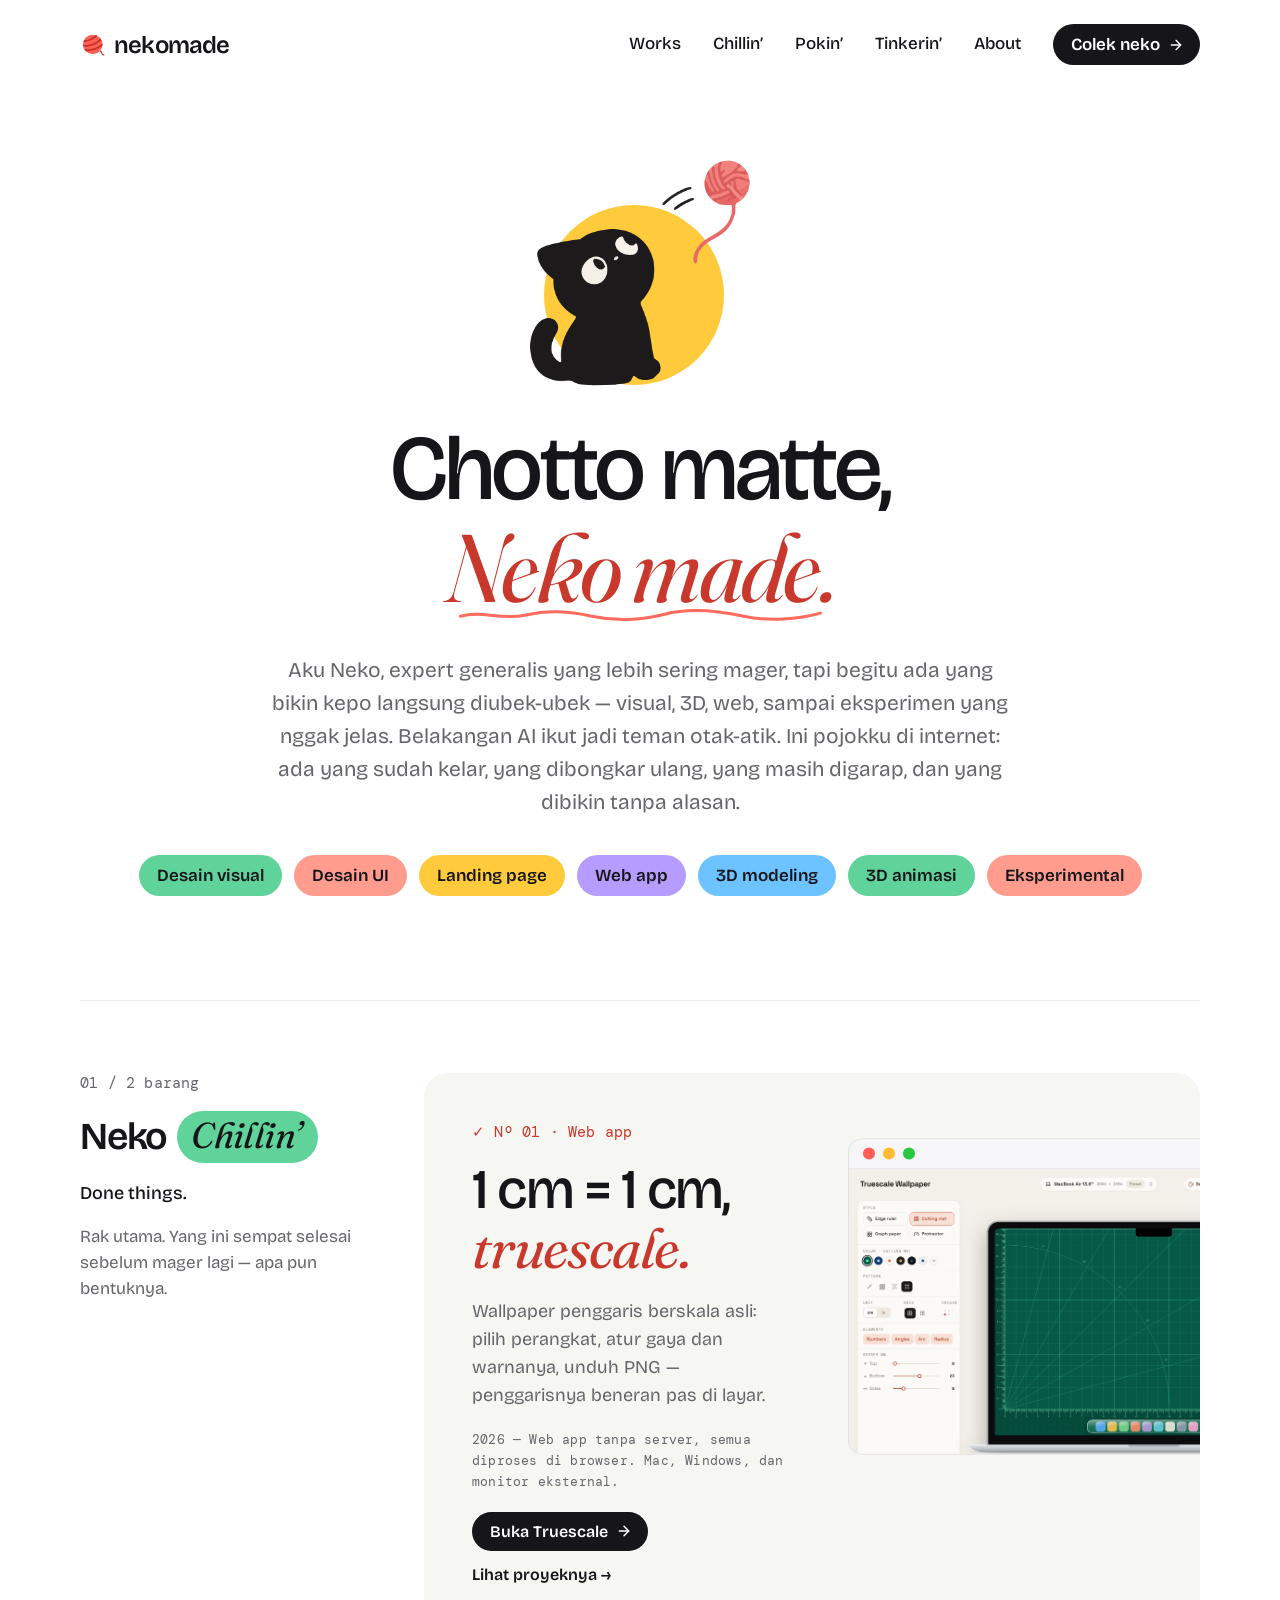
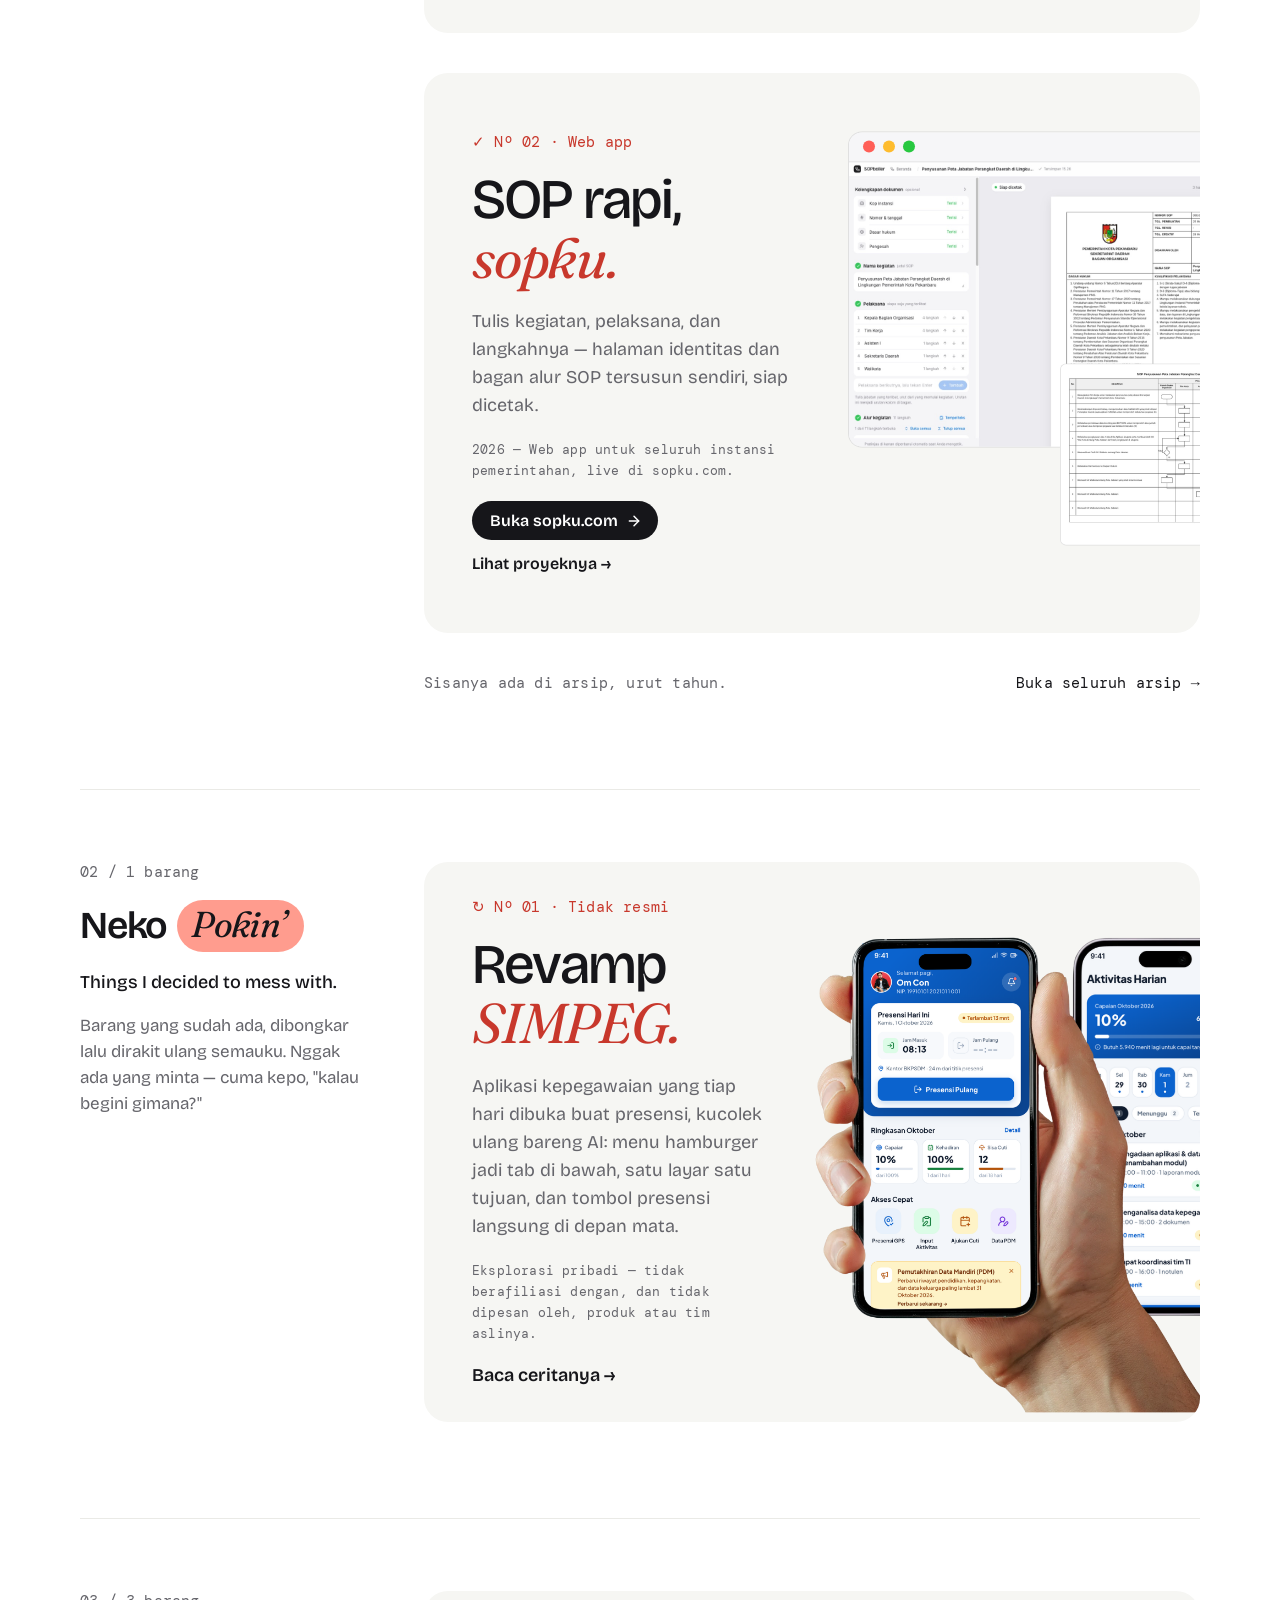
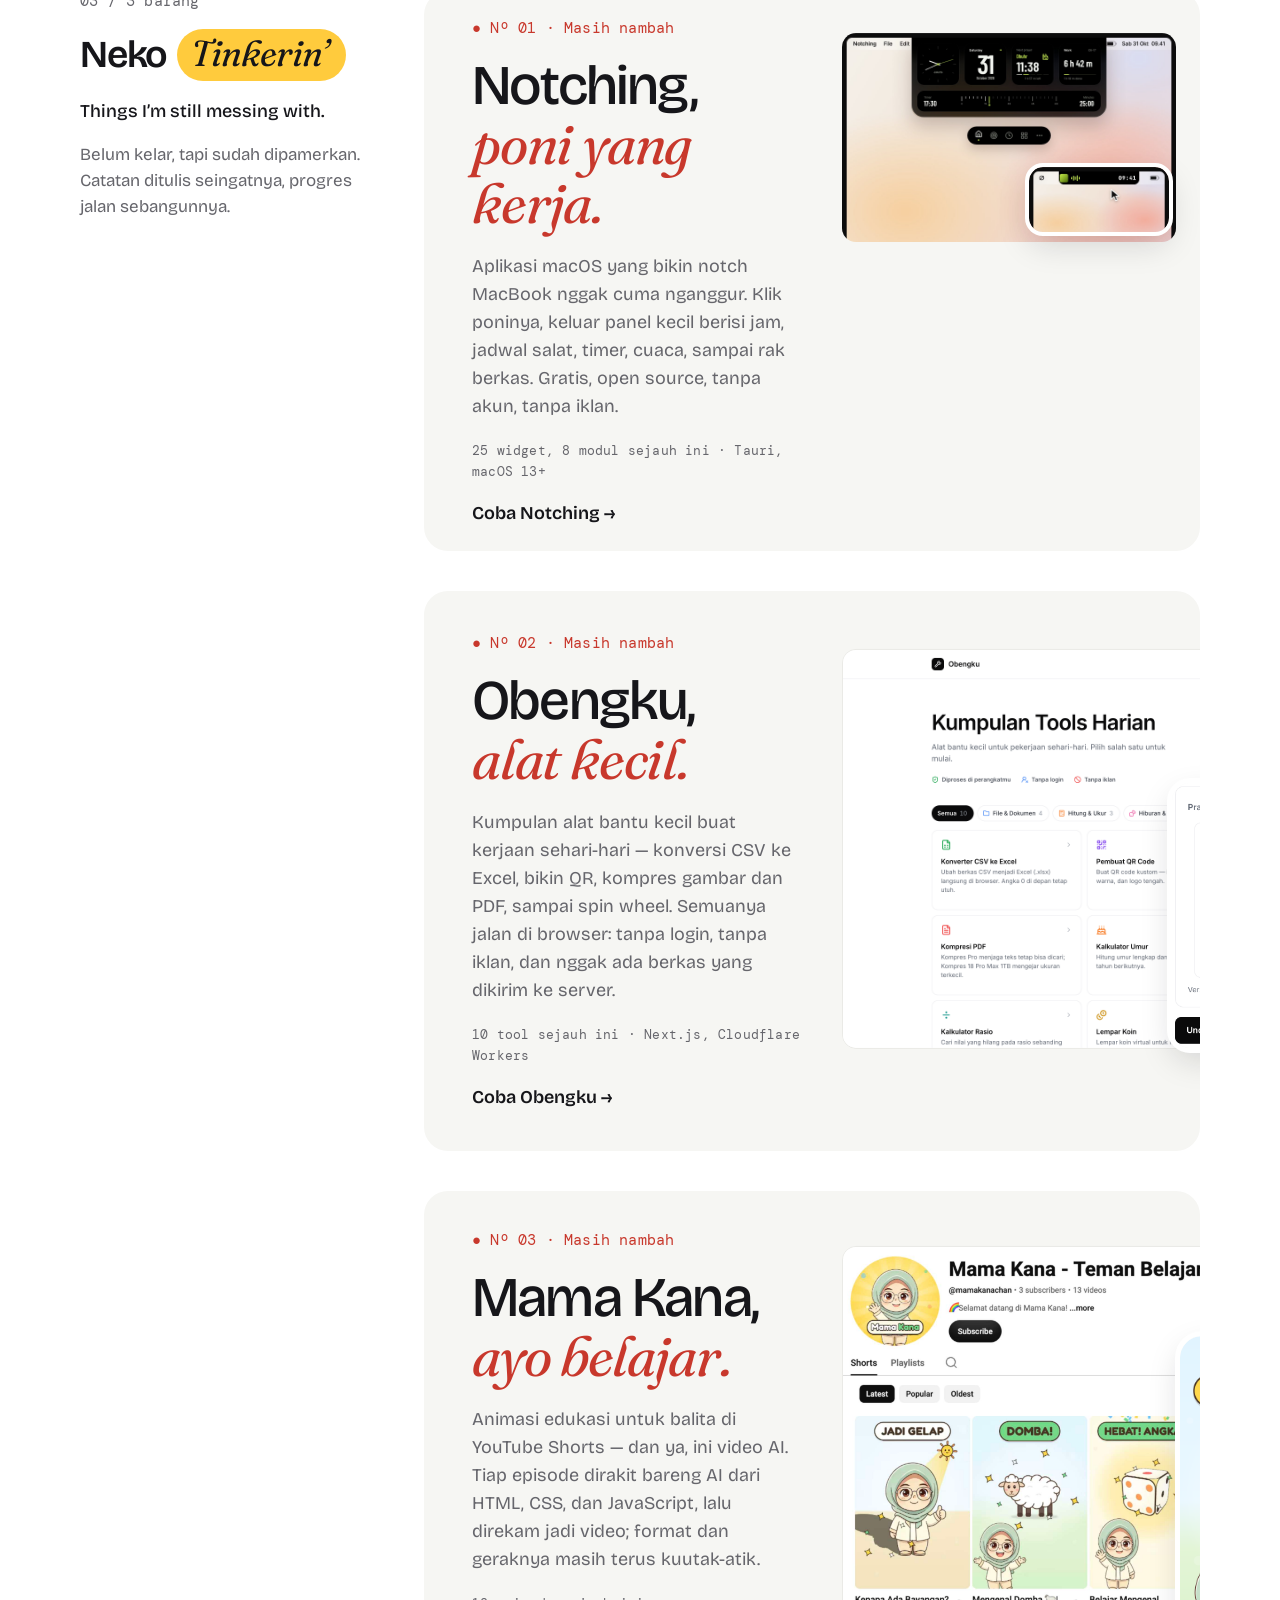
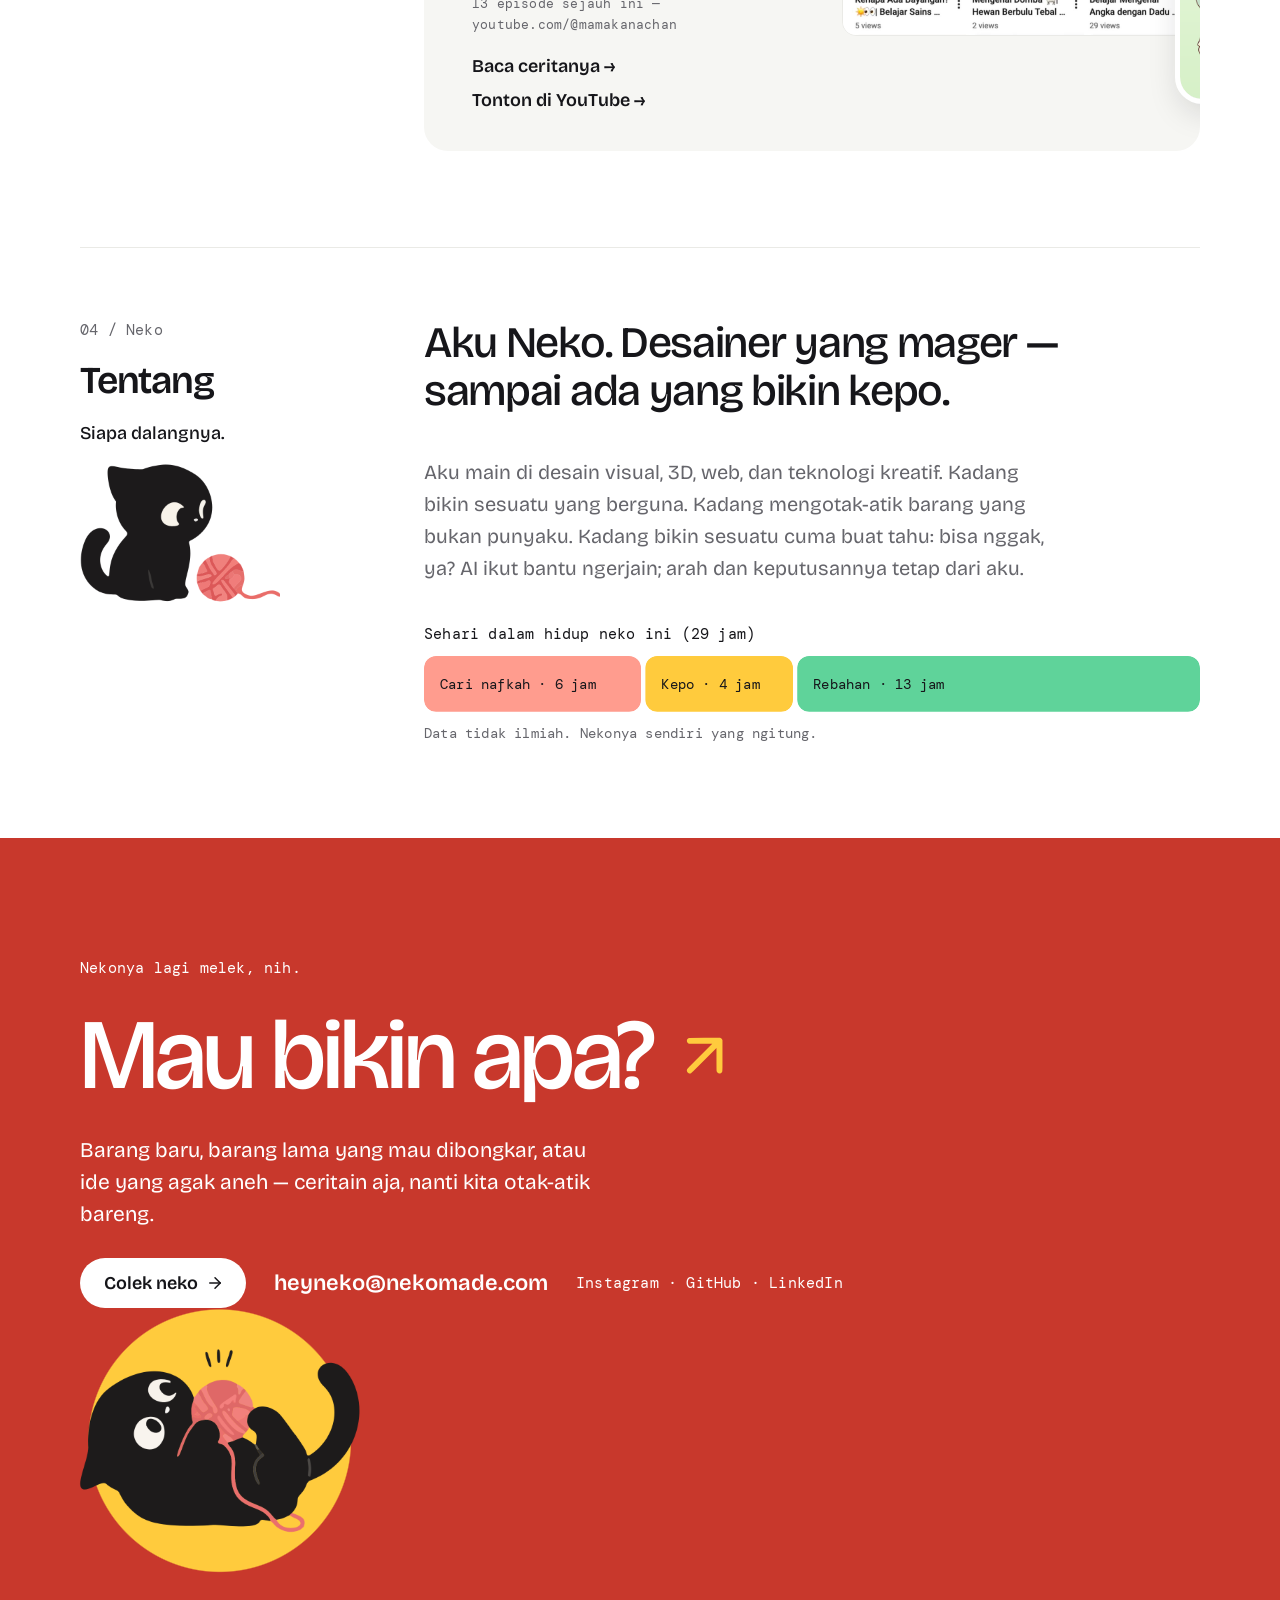
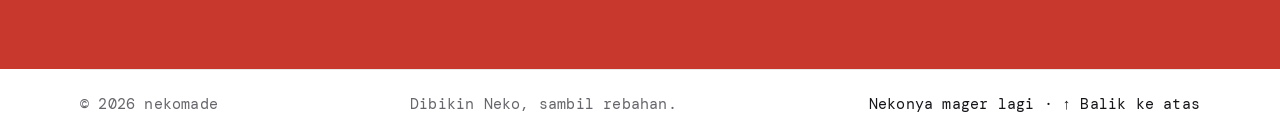
==== commit 0fc6bee0: "feat: list projects newest first Works, Chillin' and Tinkerin' now run newest first and are renumber" ====
--- a/index.html
+++ b/index.html
@@ -107,27 +107,50 @@
             </p>
           </div>
           <div class="content">
-            <article class="panel">
+            <article class="panel panel--sopku">
               <div class="panel__copy">
                 <p class="panel__tag">✓ Nº 01 · Web app</p>
-                <h3 class="panel__title">Satu peta, <em>akupeta.</em></h3>
-                <p class="panel__desc">
-                  Semua jabatan dalam satu peta: struktur organisasi dan data ASN di satu tempat,
-                  dari bagan sampai laporan siap cetak.
+                <h3 class="panel__title">1 cm = 1 cm, <em>truescale.</em></h3>
+                <p class="panel__desc">
+                  Wallpaper penggaris berskala asli: pilih perangkat, atur gaya dan warnanya, unduh PNG —
+                  penggarisnya beneran pas di layar.
                 </p>
                 <p class="panel__note">
-                  2026 — Aplikasi internal pemerintahan, dipakai di desktop kantor.
-                </p>
-                <a class="panel__link" href="akupeta.html">Lihat proyeknya →</a>
-              </div>
-              <div class="panel__visual panel__visual--akupeta">
-                <img
-                  loading="lazy"
-                  src="assets/img/works/akupeta/akupeta-mockup.png"
-                  alt="Halaman Peta Jabatan Akupeta di layar laptop"
-                  width="1920"
-                  height="1080"
-                />
+                  2026 — Web app tanpa server, semua diproses di browser. Mac, Windows, dan monitor eksternal.
+                </p>
+                <div class="panel__actions">
+                  <a class="panel__btn" href="https://truescale.nekomade.com" target="_blank" rel="noopener noreferrer">
+                    Buka Truescale
+                    <svg viewBox="0 0 24 24" aria-hidden="true"><path d="M5 12h14" /><path d="m12 5 7 7-7 7" /></svg>
+                  </a>
+                  <a class="panel__link" href="truescale.html">Lihat proyeknya →</a>
+                </div>
+              </div>
+              <div class="panel__visual panel__visual--sopku panel__visual--truescale-compact">
+                <div class="sopku-win">
+                  <div class="sopku-win__bar" aria-hidden="true">
+                    <i style="background: #ff5f57"></i>
+                    <i style="background: #febc2e"></i>
+                    <i style="background: #28c840"></i>
+                  </div>
+                  <img
+                    loading="lazy"
+                    src="assets/img/works/truescale/truescale-desktop.png"
+                    alt="Editor Truescale Wallpaper dengan pratinjau cutting mat"
+                    width="2160"
+                    height="1410"
+                  />
+                </div>
+                <div class="ts-phone">
+                  <img
+                    loading="lazy"
+                    src="assets/img/works/truescale/truescale-mobile.png"
+                    alt=""
+                    width="540"
+                    height="1170"
+                    aria-hidden="true"
+                  />
+                </div>
               </div>
             </article>
             <article class="panel panel--sopku">
@@ -240,29 +263,34 @@
             <article class="panel panel--wide-copy">
               <div class="panel__copy">
                 <p class="panel__tag">● Nº 01 · Masih nambah</p>
-                <h3 class="panel__title">Mama Kana, <em>ayo belajar.</em></h3>
-                <p class="panel__desc">
-                  Animasi edukasi untuk balita di YouTube Shorts — dan ya, ini video AI. Tiap
-                  episode dirakit bareng AI dari HTML, CSS, dan JavaScript, lalu direkam jadi video;
-                  format dan geraknya masih terus kuutak-atik.
-                </p>
-                <p class="panel__note">13 episode sejauh ini — youtube.com/@mamakanachan</p>
-                <a class="panel__link" href="mamakana.html">Baca ceritanya →</a>
-                <a class="panel__link" href="https://youtube.com/@mamakanachan" target="_blank" rel="noopener noreferrer">Tonton di YouTube →</a>
-              </div>
-              <div class="panel__visual panel__visual--mamakana">
-                <img
-                  class="mamakana__channel"
-                  loading="lazy"
-                  src="assets/img/works/mamakana/youtube-channel.png"
-                  alt="Halaman kanal YouTube Mama Kana"
-                />
-                <img
-                  class="mamakana__short"
-                  loading="lazy"
-                  src="assets/img/works/mamakana/ep12-domba.png"
-                  alt="Cuplikan episode 12: domba makan rumput"
-                />
+                <h3 class="panel__title">Notching, <em>poni yang kerja.</em></h3>
+                <p class="panel__desc">
+                  Aplikasi macOS yang bikin notch MacBook nggak cuma nganggur. Klik poninya, keluar panel
+                  kecil berisi jam, jadwal salat, timer, cuaca, sampai rak berkas. Gratis, open source,
+                  tanpa akun, tanpa iklan.
+                </p>
+                <p class="panel__note">25 widget, 8 modul sejauh ini · Tauri, macOS 13+</p>
+                <a class="panel__link" href="https://notching.web.id" target="_blank" rel="noopener noreferrer">Coba Notching →</a>
+              </div>
+              <div class="panel__visual panel__visual--notching">
+                <div class="notching__stage">
+                  <img
+                    class="notching__home"
+                    loading="lazy"
+                    src="assets/img/works/notching/notching-home.jpg"
+                    alt="Notch MacBook yang terbuka jadi panel Notching: jam, tanggal, jadwal salat, jam kerja, dan timer"
+                    width="1440"
+                    height="900"
+                  />
+                  <img
+                    class="notching__card"
+                    loading="lazy"
+                    src="assets/img/works/notching/notching-closed.jpg"
+                    alt="Notch MacBook dalam keadaan tertutup, menampilkan album art dan jam"
+                    width="640"
+                    height="300"
+                  />
+                </div>
               </div>
             </article>
             <article class="panel panel--wide-copy">
@@ -299,34 +327,29 @@
             <article class="panel panel--wide-copy">
               <div class="panel__copy">
                 <p class="panel__tag">● Nº 03 · Masih nambah</p>
-                <h3 class="panel__title">Notching, <em>poni yang kerja.</em></h3>
-                <p class="panel__desc">
-                  Aplikasi macOS yang bikin notch MacBook nggak cuma nganggur. Klik poninya, keluar panel
-                  kecil berisi jam, jadwal salat, timer, cuaca, sampai rak berkas. Gratis, open source,
-                  tanpa akun, tanpa iklan.
-                </p>
-                <p class="panel__note">25 widget, 8 modul sejauh ini · Tauri, macOS 13+</p>
-                <a class="panel__link" href="https://notching.web.id" target="_blank" rel="noopener noreferrer">Coba Notching →</a>
-              </div>
-              <div class="panel__visual panel__visual--notching">
-                <div class="notching__stage">
-                  <img
-                    class="notching__home"
-                    loading="lazy"
-                    src="assets/img/works/notching/notching-home.jpg"
-                    alt="Notch MacBook yang terbuka jadi panel Notching: jam, tanggal, jadwal salat, jam kerja, dan timer"
-                    width="1440"
-                    height="900"
-                  />
-                  <img
-                    class="notching__card"
-                    loading="lazy"
-                    src="assets/img/works/notching/notching-closed.jpg"
-                    alt="Notch MacBook dalam keadaan tertutup, menampilkan album art dan jam"
-                    width="640"
-                    height="300"
-                  />
-                </div>
+                <h3 class="panel__title">Mama Kana, <em>ayo belajar.</em></h3>
+                <p class="panel__desc">
+                  Animasi edukasi untuk balita di YouTube Shorts — dan ya, ini video AI. Tiap
+                  episode dirakit bareng AI dari HTML, CSS, dan JavaScript, lalu direkam jadi video;
+                  format dan geraknya masih terus kuutak-atik.
+                </p>
+                <p class="panel__note">13 episode sejauh ini — youtube.com/@mamakanachan</p>
+                <a class="panel__link" href="mamakana.html">Baca ceritanya →</a>
+                <a class="panel__link" href="https://youtube.com/@mamakanachan" target="_blank" rel="noopener noreferrer">Tonton di YouTube →</a>
+              </div>
+              <div class="panel__visual panel__visual--mamakana">
+                <img
+                  class="mamakana__channel"
+                  loading="lazy"
+                  src="assets/img/works/mamakana/youtube-channel.png"
+                  alt="Halaman kanal YouTube Mama Kana"
+                />
+                <img
+                  class="mamakana__short"
+                  loading="lazy"
+                  src="assets/img/works/mamakana/ep12-domba.png"
+                  alt="Cuplikan episode 12: domba makan rumput"
+                />
               </div>
             </article>
           </div>
--- a/assets/css/styles.css
+++ b/assets/css/styles.css
@@ -5913,6 +5913,29 @@
   object-fit: cover;
 }
 
+/* Compact Truescale panel for Home: sized like Home's Sopku panel */
+
+.panel__visual--truescale-compact .sopku-win img {
+  object-fit: cover;
+  object-position: left top;
+}
+
+.panel__visual--truescale-compact .ts-phone {
+  top: 168px;
+  left: 372px;
+  width: 140px;
+  height: 300px;
+  border-width: 5px;
+  border-radius: 22px;
+}
+
+.panel__visual--truescale-compact .ts-phone img {
+  inset: 0;
+  width: 100%;
+  height: 100%;
+  object-fit: cover;
+}
+
 .story-cta {
   display: flex;
   flex-wrap: wrap;
